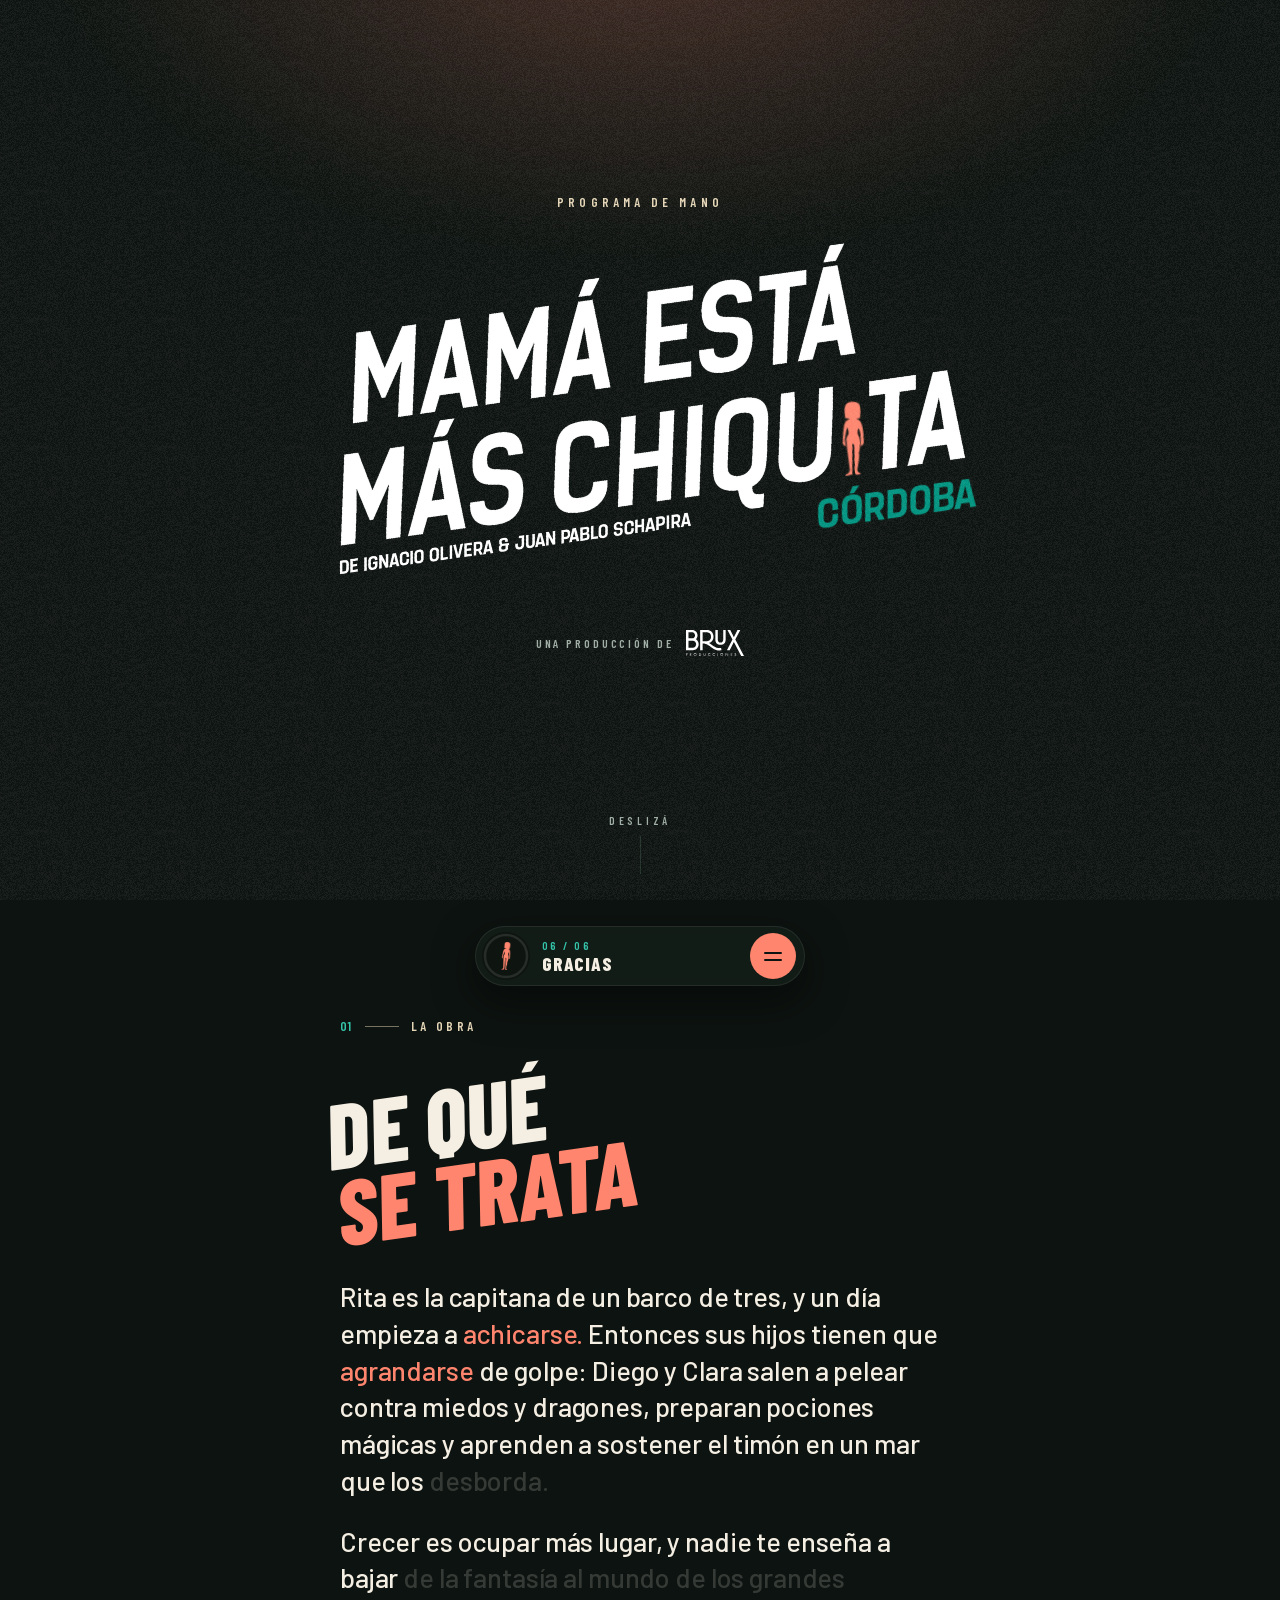
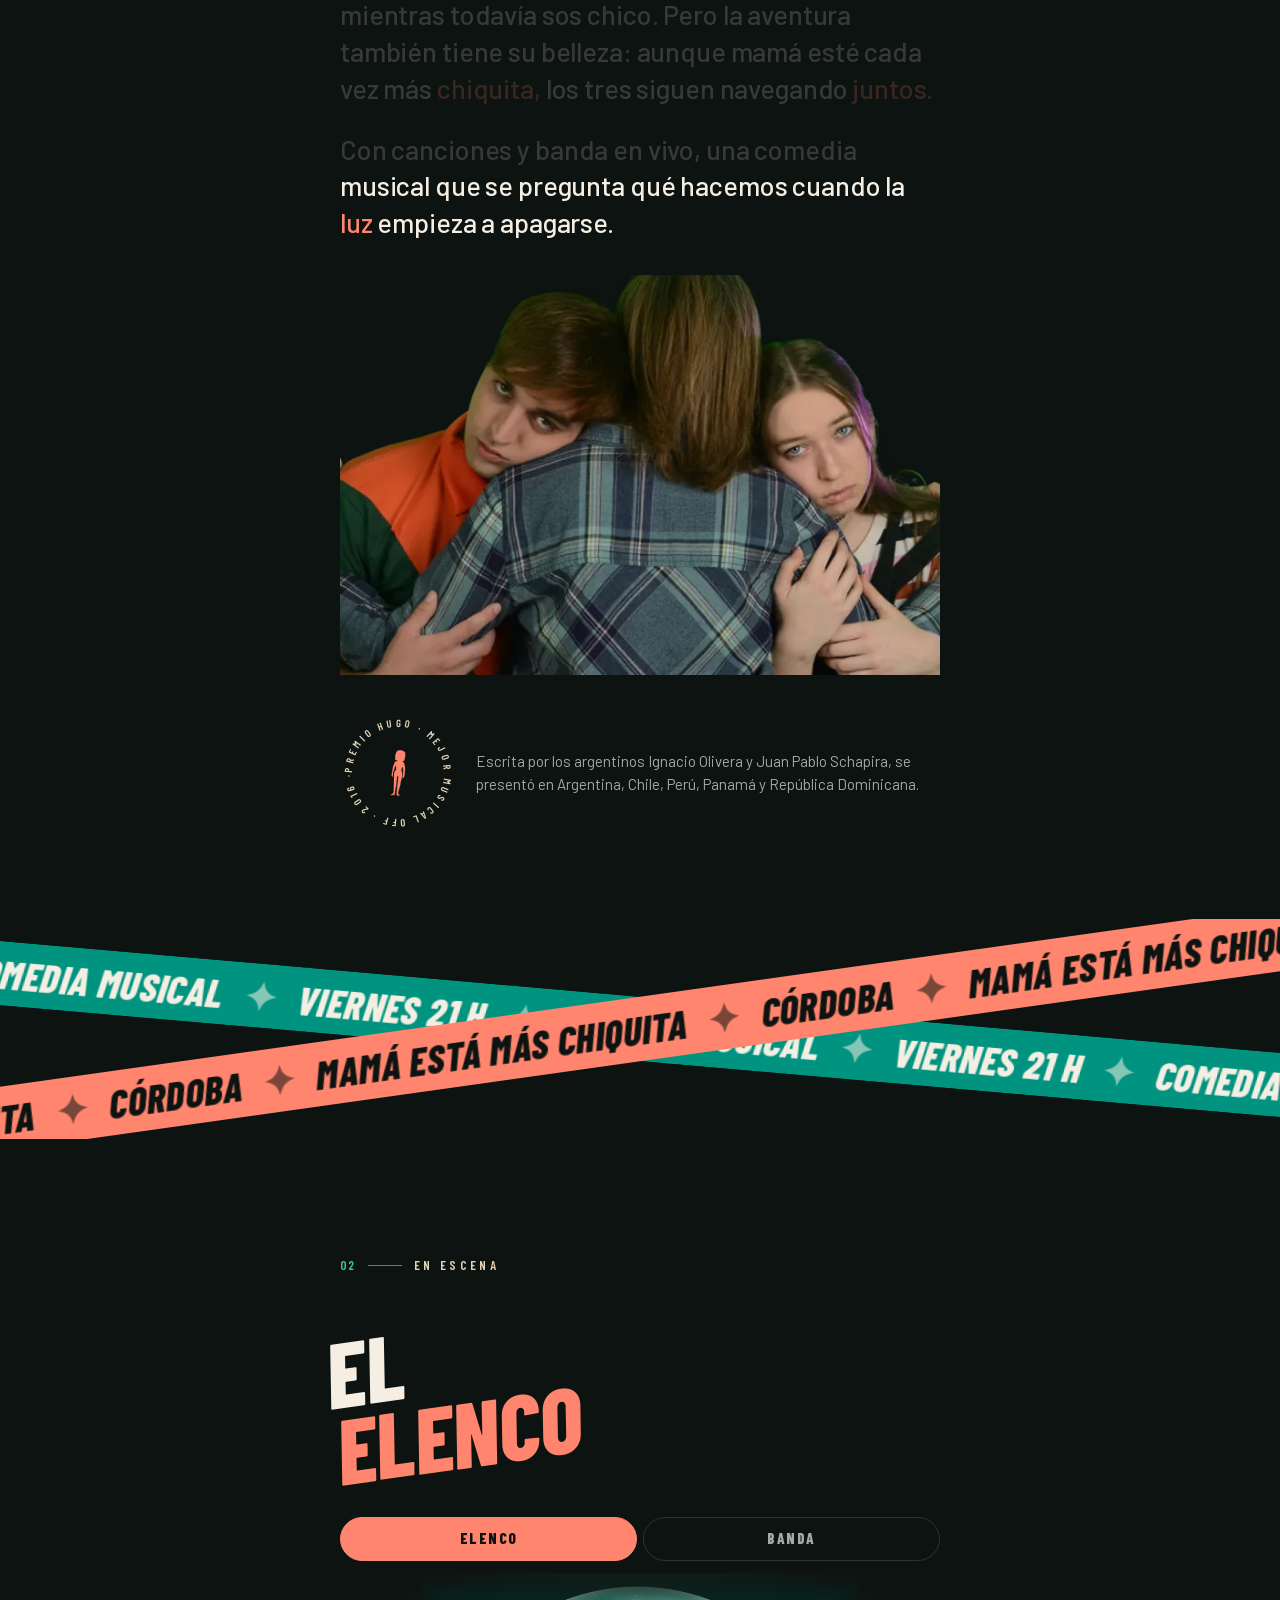
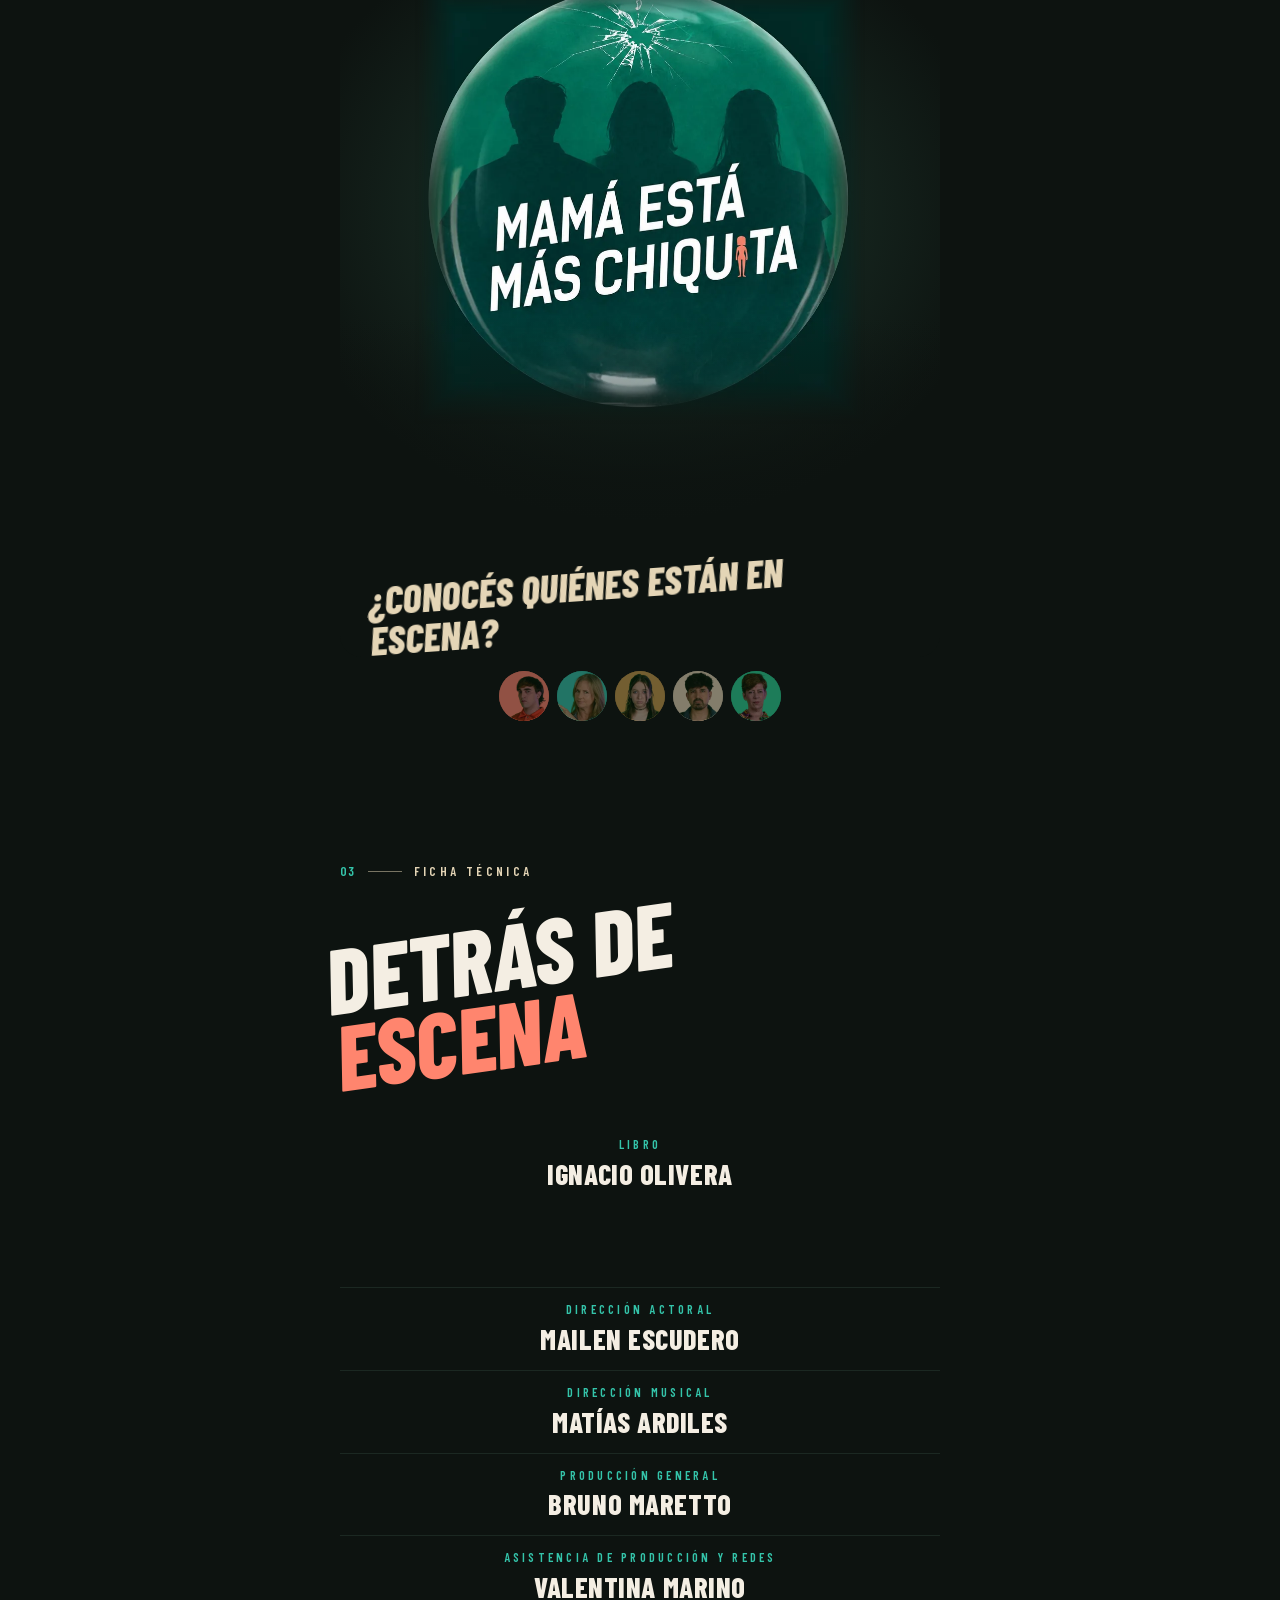
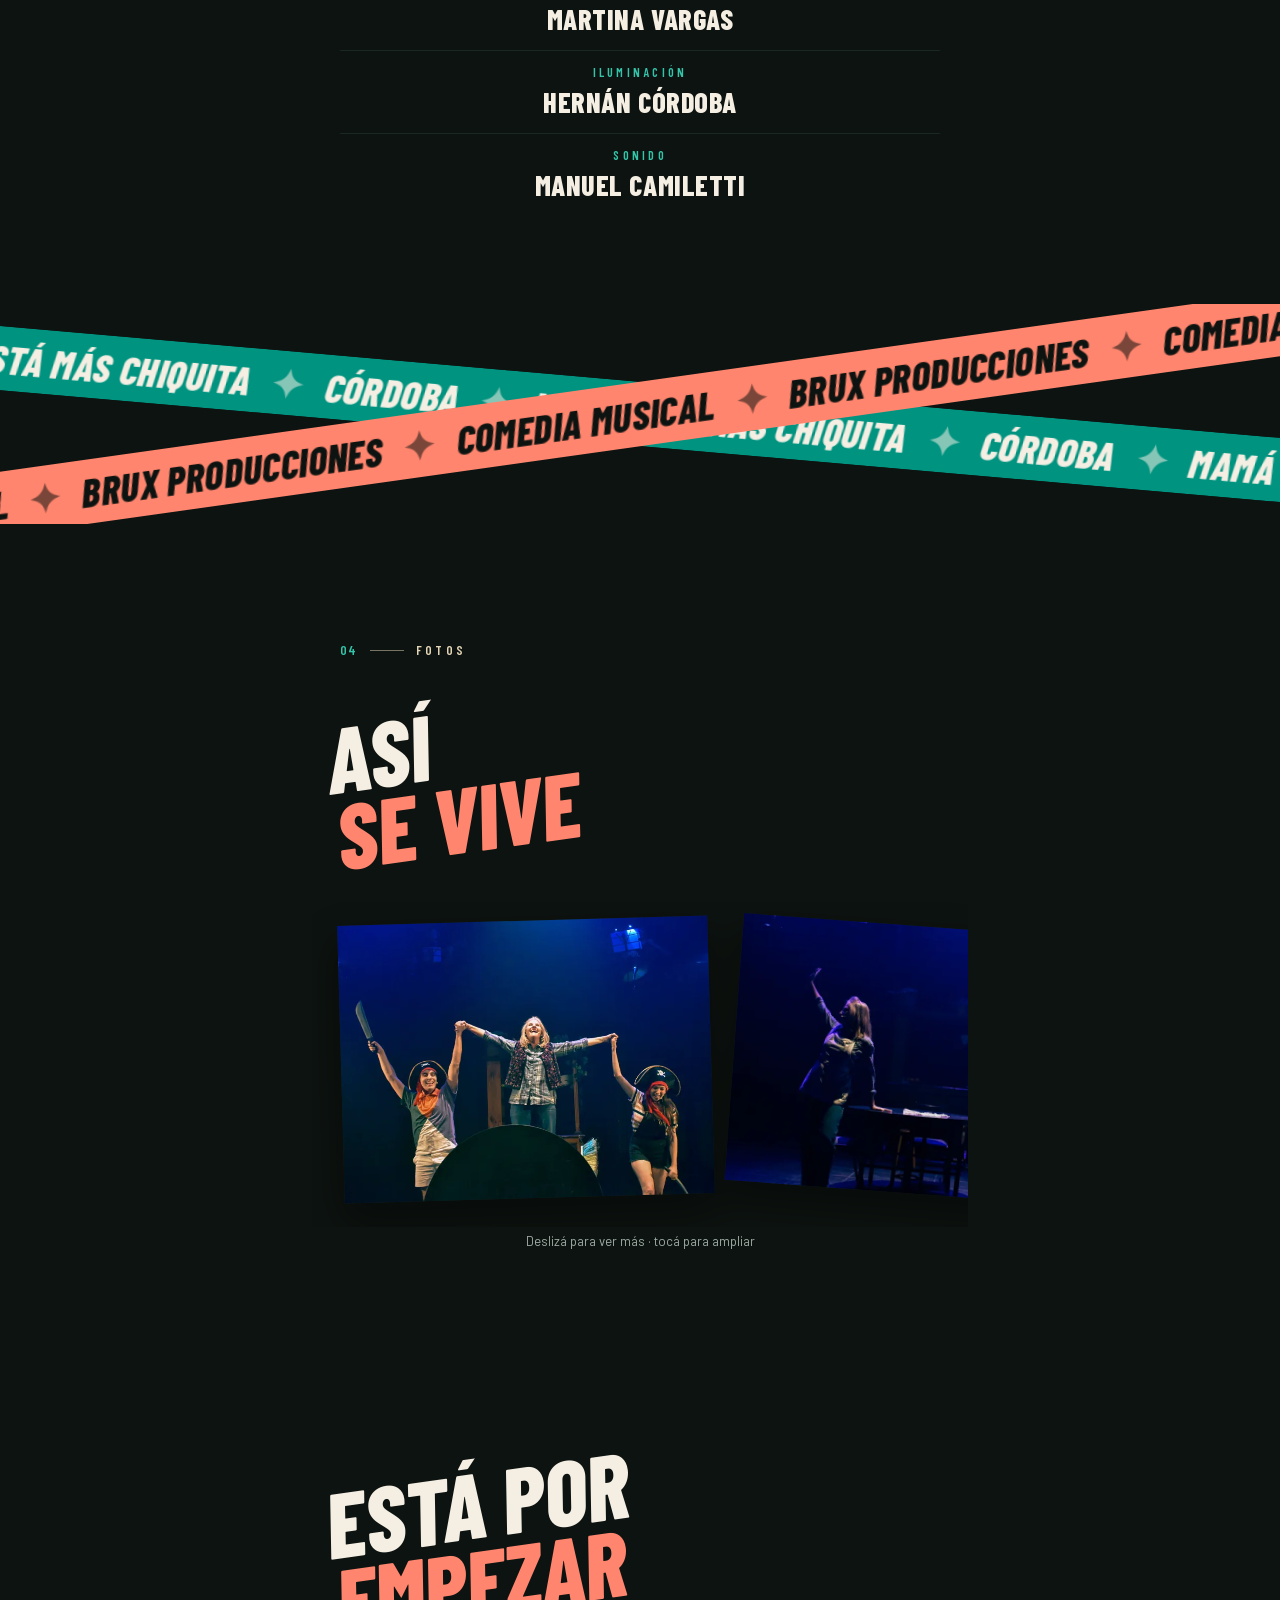
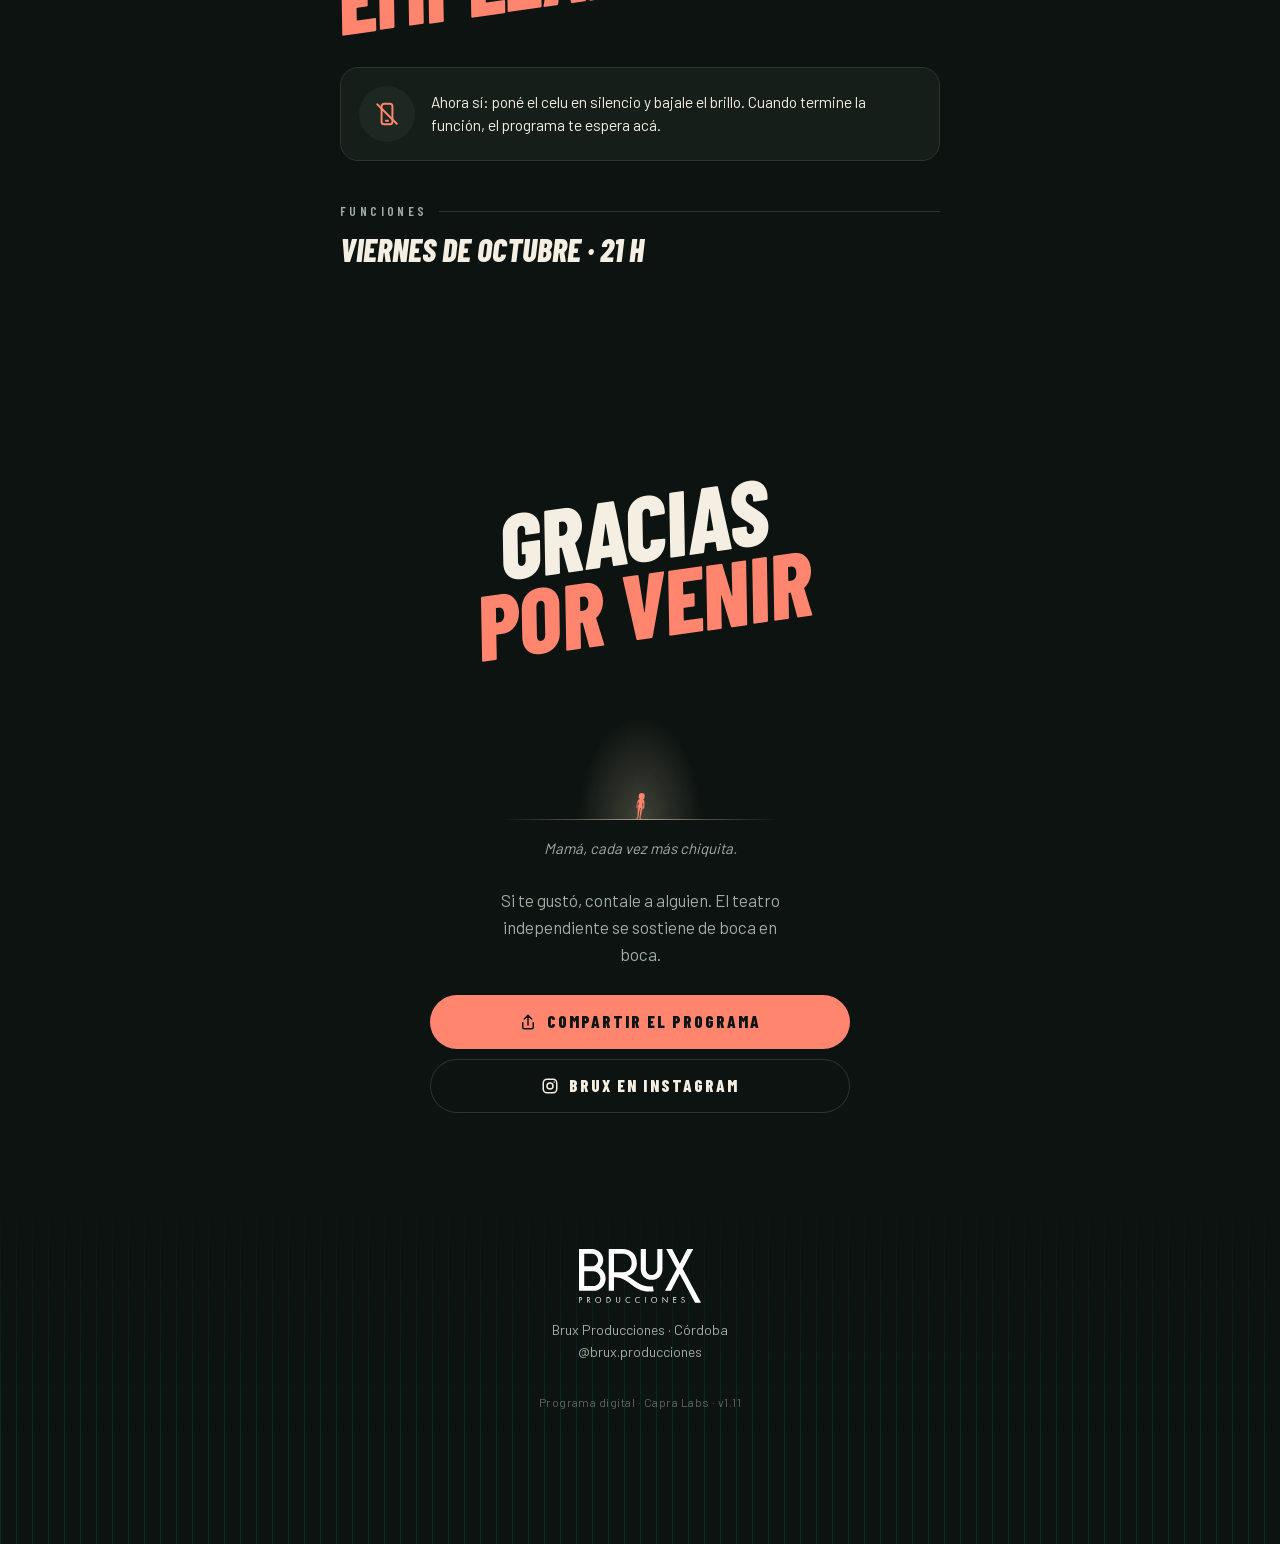
==== index.html @ e94469a8 "v1.11" ====
<!doctype html>
<html lang="es">
<head>
<meta charset="utf-8">
<meta name="viewport" content="width=device-width, initial-scale=1, viewport-fit=cover">
<title>Mamá está más chiquita · Programa</title>
<meta name="description" content="Programa digital de Mamá está más chiquita, la comedia musical en Córdoba. Elenco, sinopsis, equipo y fotos.">
<meta name="theme-color" content="#0d1310">
<meta name="color-scheme" content="dark">
<meta name="format-detection" content="telephone=no">
<meta property="og:type" content="website">
<meta property="og:title" content="Mamá está más chiquita · Programa">
<meta property="og:description" content="Elenco, sinopsis, equipo y fotos de la comedia musical en Córdoba.">
<meta property="og:url" content="https://memc.capralabsdata.com/">
<meta property="og:image" content="https://memc.capralabsdata.com/img/og.jpg">
<meta property="og:image:width" content="1200">
<meta property="og:image:height" content="630">
<meta name="twitter:card" content="summary_large_image">
<link rel="icon" type="image/png" href="img/favicon.png">
<link rel="apple-touch-icon" href="img/favicon.png">
<link rel="preload" href="fuentes/barlowcondensed-800i-latin.woff2" as="font" type="font/woff2" crossorigin>
<link rel="preload" href="fuentes/barlow-400-latin.woff2" as="font" type="font/woff2" crossorigin>
<link rel="stylesheet" href="fuentes/fuentes.css?v=1.11">
<link rel="stylesheet" href="estilos.css?v=1.11">
<script>document.documentElement.classList.add("js");</script>
</head>
<body>

<div class="grano" aria-hidden="true"></div>
<div class="foco-escena" aria-hidden="true"><i class="luz on" data-tono="teal"></i><i class="luz" data-tono="coral"></i><i class="luz" data-tono="oro"></i><i class="luz" data-tono="verde"></i></div>

<div class="portada-pista" id="inicio">
  <header class="portada" id="portada">
    <p class="etiqueta"><span>Programa</span><span>de mano</span></p>
    <div class="titulo-obra" id="tituloObra" role="img" aria-label="Mamá está más chiquita. Córdoba. De Ignacio Olivera y Juan Pablo Schapira.">
      <noscript><img src="img/memc-blanco.png" alt=""></noscript>
    </div>
    <div class="produce">
      <span>Una producción de</span>
      <img src="img/brux-blanco.svg" alt="Brux Producciones" width="96" height="43">
    </div>
    <a class="deslizar" href="#programa" aria-label="Ver el programa">
      <span>Deslizá</span>
      <i></i>
    </a>
  </header>
</div>

<main id="programa"></main>

<footer class="pie" id="pie"></footer>

<!-- Barra flotante: la nena se achica a medida que bajás -->
<div class="dock" id="dock">
  <button class="dock-boton" id="abrirMenu" type="button" aria-expanded="false" aria-controls="menu" aria-label="Abrir el índice">
    <span class="anillo" aria-hidden="true">
      <svg viewBox="0 0 48 48"><circle class="pista" cx="24" cy="24" r="21"/><circle class="avance" id="avance" cx="24" cy="24" r="21"/></svg>
      <img src="img/figura.webp" alt="" id="mini">
    </span>
    <span class="dock-texto" aria-hidden="true">
      <span class="dock-num" id="dockNum">01</span>
      <span class="dock-nombre" id="dockNombre"></span>
    </span>
    <span class="hamburguesa" aria-hidden="true"><i></i><i></i></span>
  </button>
</div>

<nav class="menu" id="menu" aria-label="Índice del programa" inert>
  <div class="menu-interior">
    <p class="menu-kicker">Índice</p>
    <ol class="menu-lista" id="menuLista"></ol>
    <div class="menu-pie" id="menuPie"></div>
  </div>
</nav>

<dialog class="visor" id="visor" aria-label="Fotos">
  <div class="visor-pista" id="visorPista"></div>
  <div class="visor-barra">
    <span id="visorCuenta"></span>
    <button type="button" id="visorCerrar" aria-label="Cerrar">
      <svg width="20" height="20" viewBox="0 0 24 24" fill="none" stroke="currentColor" stroke-width="2" stroke-linecap="round"><path d="M6 6l12 12M18 6L6 18"/></svg>
    </button>
  </div>
</dialog>

<script src="contenido.js?v=1.11"></script>
<script src="programa.js?v=1.11"></script>
</body>
</html>
---- fuentes/fuentes.css ----
@font-face{font-family:'Barlow';font-style:normal;font-weight:400;font-display:swap;src:url(barlow-400-latin-ext.woff2) format('woff2');unicode-range:U+0100-02BA, U+02BD-02C5, U+02C7-02CC, U+02CE-02D7, U+02DD-02FF, U+0304, U+0308, U+0329, U+1D00-1DBF, U+1E00-1E9F, U+1EF2-1EFF, U+2020, U+20A0-20AB, U+20AD-20C4, U+2113, U+2C60-2C7F, U+A720-A7FF}
@font-face{font-family:'Barlow';font-style:normal;font-weight:400;font-display:swap;src:url(barlow-400-latin.woff2) format('woff2');unicode-range:U+0000-00FF, U+0131, U+0152-0153, U+02BB-02BC, U+02C6, U+02DA, U+02DC, U+0304, U+0308, U+0329, U+2000-206F, U+20AC, U+2122, U+2191, U+2193, U+2212, U+2215, U+FEFF, U+FFFD}
@font-face{font-family:'Barlow';font-style:normal;font-weight:500;font-display:swap;src:url(barlow-500-latin-ext.woff2) format('woff2');unicode-range:U+0100-02BA, U+02BD-02C5, U+02C7-02CC, U+02CE-02D7, U+02DD-02FF, U+0304, U+0308, U+0329, U+1D00-1DBF, U+1E00-1E9F, U+1EF2-1EFF, U+2020, U+20A0-20AB, U+20AD-20C4, U+2113, U+2C60-2C7F, U+A720-A7FF}
@font-face{font-family:'Barlow';font-style:normal;font-weight:500;font-display:swap;src:url(barlow-500-latin.woff2) format('woff2');unicode-range:U+0000-00FF, U+0131, U+0152-0153, U+02BB-02BC, U+02C6, U+02DA, U+02DC, U+0304, U+0308, U+0329, U+2000-206F, U+20AC, U+2122, U+2191, U+2193, U+2212, U+2215, U+FEFF, U+FFFD}
@font-face{font-family:'Barlow';font-style:normal;font-weight:600;font-display:swap;src:url(barlow-600-latin-ext.woff2) format('woff2');unicode-range:U+0100-02BA, U+02BD-02C5, U+02C7-02CC, U+02CE-02D7, U+02DD-02FF, U+0304, U+0308, U+0329, U+1D00-1DBF, U+1E00-1E9F, U+1EF2-1EFF, U+2020, U+20A0-20AB, U+20AD-20C4, U+2113, U+2C60-2C7F, U+A720-A7FF}
@font-face{font-family:'Barlow';font-style:normal;font-weight:600;font-display:swap;src:url(barlow-600-latin.woff2) format('woff2');unicode-range:U+0000-00FF, U+0131, U+0152-0153, U+02BB-02BC, U+02C6, U+02DA, U+02DC, U+0304, U+0308, U+0329, U+2000-206F, U+20AC, U+2122, U+2191, U+2193, U+2212, U+2215, U+FEFF, U+FFFD}
@font-face{font-family:'Barlow Condensed';font-style:italic;font-weight:700;font-display:swap;src:url(barlowcondensed-700i-latin-ext.woff2) format('woff2');unicode-range:U+0100-02BA, U+02BD-02C5, U+02C7-02CC, U+02CE-02D7, U+02DD-02FF, U+0304, U+0308, U+0329, U+1D00-1DBF, U+1E00-1E9F, U+1EF2-1EFF, U+2020, U+20A0-20AB, U+20AD-20C4, U+2113, U+2C60-2C7F, U+A720-A7FF}
@font-face{font-family:'Barlow Condensed';font-style:italic;font-weight:700;font-display:swap;src:url(barlowcondensed-700i-latin.woff2) format('woff2');unicode-range:U+0000-00FF, U+0131, U+0152-0153, U+02BB-02BC, U+02C6, U+02DA, U+02DC, U+0304, U+0308, U+0329, U+2000-206F, U+20AC, U+2122, U+2191, U+2193, U+2212, U+2215, U+FEFF, U+FFFD}
@font-face{font-family:'Barlow Condensed';font-style:italic;font-weight:800;font-display:swap;src:url(barlowcondensed-800i-latin-ext.woff2) format('woff2');unicode-range:U+0100-02BA, U+02BD-02C5, U+02C7-02CC, U+02CE-02D7, U+02DD-02FF, U+0304, U+0308, U+0329, U+1D00-1DBF, U+1E00-1E9F, U+1EF2-1EFF, U+2020, U+20A0-20AB, U+20AD-20C4, U+2113, U+2C60-2C7F, U+A720-A7FF}
@font-face{font-family:'Barlow Condensed';font-style:italic;font-weight:800;font-display:swap;src:url(barlowcondensed-800i-latin.woff2) format('woff2');unicode-range:U+0000-00FF, U+0131, U+0152-0153, U+02BB-02BC, U+02C6, U+02DA, U+02DC, U+0304, U+0308, U+0329, U+2000-206F, U+20AC, U+2122, U+2191, U+2193, U+2212, U+2215, U+FEFF, U+FFFD}
@font-face{font-family:'Barlow Condensed';font-style:normal;font-weight:600;font-display:swap;src:url(barlowcondensed-600-latin-ext.woff2) format('woff2');unicode-range:U+0100-02BA, U+02BD-02C5, U+02C7-02CC, U+02CE-02D7, U+02DD-02FF, U+0304, U+0308, U+0329, U+1D00-1DBF, U+1E00-1E9F, U+1EF2-1EFF, U+2020, U+20A0-20AB, U+20AD-20C4, U+2113, U+2C60-2C7F, U+A720-A7FF}
@font-face{font-family:'Barlow Condensed';font-style:normal;font-weight:600;font-display:swap;src:url(barlowcondensed-600-latin.woff2) format('woff2');unicode-range:U+0000-00FF, U+0131, U+0152-0153, U+02BB-02BC, U+02C6, U+02DA, U+02DC, U+0304, U+0308, U+0329, U+2000-206F, U+20AC, U+2122, U+2191, U+2193, U+2212, U+2215, U+FEFF, U+FFFD}
@font-face{font-family:'Barlow Condensed';font-style:normal;font-weight:800;font-display:swap;src:url(barlowcondensed-800-latin-ext.woff2) format('woff2');unicode-range:U+0100-02BA, U+02BD-02C5, U+02C7-02CC, U+02CE-02D7, U+02DD-02FF, U+0304, U+0308, U+0329, U+1D00-1DBF, U+1E00-1E9F, U+1EF2-1EFF, U+2020, U+20A0-20AB, U+20AD-20C4, U+2113, U+2C60-2C7F, U+A720-A7FF}
@font-face{font-family:'Barlow Condensed';font-style:normal;font-weight:800;font-display:swap;src:url(barlowcondensed-800-latin.woff2) format('woff2');unicode-range:U+0000-00FF, U+0131, U+0152-0153, U+02BB-02BC, U+02C6, U+02DA, U+02DC, U+0304, U+0308, U+0329, U+2000-206F, U+20AC, U+2122, U+2191, U+2193, U+2212, U+2215, U+FEFF, U+FFFD}
---- estilos.css ----
/* Mamá está más chiquita · programa digital
   Reglas para iPhone (ver docs/IPHONE.md): nada de filter ni backdrop-filter en lo que se mueve, la luz de escena
   cambia de color por opacidad (no se repinta), "Reducir movimiento" apaga desplazamientos pero deja los fundidos. */

:root {
  --fondo: #0d1310;
  --superficie: #151e19;
  --superficie-2: #1c2821;
  --linea: #263830;
  --texto: #f4eee3;
  --tenue: #9fada5;
  --coral: #ff856e;
  --teal: #009380;
  --teal-claro: #34c4aa;
  --arena: #e4d5b6;
  --oro: #c89d4c;
  --pendiente: #e9c46a;
  --gutter: clamp(18px, 5.5vw, 28px);
  --ancho: 600px;
  --curva: cubic-bezier(.16, 1, .3, 1);
  --rebote: cubic-bezier(.34, 1.56, .64, 1);
  --display: "Barlow Condensed", "Arial Narrow", sans-serif;
  --cuerpo: "Barlow", system-ui, -apple-system, "Segoe UI", sans-serif;
}

* { box-sizing: border-box; }
html {
  background: var(--fondo);
  -webkit-text-size-adjust: 100%;
  text-size-adjust: 100%;
  scroll-behavior: smooth;
}
body {
  margin: 0;
  color: var(--texto);
  font: 400 17px/1.6 var(--cuerpo);
  -webkit-font-smoothing: antialiased;
  -webkit-tap-highlight-color: transparent;
  overflow-x: hidden;
  overflow-x: clip;
}
img { max-width: 100%; height: auto; display: block; -webkit-user-drag: none; }
a { color: inherit; }
button { font: inherit; color: inherit; }
::selection { background: var(--coral); color: var(--fondo); }
:focus-visible { outline: 2px solid var(--coral); outline-offset: 3px; border-radius: 6px; }
html.menu-abierto { overflow: hidden; }

/* Imágenes decorativas: sin lupa ni menú al dejar el dedo apoyado (iOS) */
.portada, .anillo, .sello, .escenario, .sin-foto, .cintas {
  -webkit-touch-callout: none; -webkit-user-select: none; user-select: none;
}
.titulo-obra, .anillo img, .sello img, .escenario img, .sin-foto img { pointer-events: none; }

/* ---------- Atmósfera ---------- */
.grano {
  position: fixed; inset: 0; z-index: 60; pointer-events: none; opacity: .06;
  background: url("img/grano.png") 0 0 / 128px 128px repeat;
}
.foco-escena { position: fixed; inset: 0; z-index: -1; pointer-events: none; }
.luz {
  position: absolute; left: -30vw; right: -30vw; top: -10vh; height: 95vh;
  opacity: 0; transition: opacity 1.6s ease; will-change: opacity;
}
.luz.on { opacity: 1; }
/* el degradé va dibujado en una imagen chica que se estira: copiarla es mucho más barato que calcularlo en cada cuadro */
.luz { background: 0 0 / 100% 100% no-repeat; }
.luz[data-tono="teal"] { background-image: url("img/luz/teal.png"); }
.luz[data-tono="coral"] { background-image: url("img/luz/coral.png"); }
.luz[data-tono="oro"] { background-image: url("img/luz/oro.png"); }
.luz[data-tono="verde"] { background-image: url("img/luz/verde.png"); }
/* al entrar se prenden las luces */
.js .foco-escena { opacity: 0; transition: opacity 2.2s ease .1s; }
.listo .foco-escena { opacity: 1; }

/* ---------- Portada ---------- */
/* la portada corre con el dedo desde el primer momento (sin quedar fija): el efecto es un paralaje */
.portada-pista { position: relative; }
.portada {
  position: relative; height: 100vh; height: 100svh; min-height: 340px;
  display: flex; flex-direction: column; align-items: center; justify-content: center;
  padding: 24px var(--gutter) 72px; overflow: hidden;
  --tw: min(92vw, 640px, 92vh);
  --tw: min(92vw, 640px, 92svh);
}
.etiqueta {
  margin: 0; display: flex; gap: .5em;
  font: 600 13px/1 var(--display); letter-spacing: .32em; text-transform: uppercase; color: var(--arena);
  opacity: calc(1 - var(--p, 0) * 2.5);
}
.titulo-obra {
  position: relative; width: var(--tw); aspect-ratio: 1969 / 861;
  margin: calc(var(--tw) * .1) 0 calc(var(--tw) * .12);
  rotate: -8deg; scale: calc(1 - var(--p, 0) * .14);
  translate: 0 calc(var(--p, 0) * 42vh);
}
.titulo-obra noscript img { width: 100%; rotate: 8deg; }
.pieza {
  position: absolute;
  left: calc(var(--l) * 1%); top: calc(var(--t) * 1%);
  width: calc(var(--w) * 1%); height: calc(var(--h) * 1%);
  translate: calc(var(--p, 0) * var(--dx, 0) * 1%) calc(var(--p, 0) * var(--dy, 0) * 1%);
  opacity: calc(1 - var(--p, 0) * .62);
}
.moviendo .pieza { will-change: translate, opacity; }
.pieza img { width: 100%; height: 100%; }
.pieza.palabra { overflow: hidden; }
.pieza.figura {
  translate: none; opacity: 1; overflow: visible;
  scale: calc(1 - var(--p, 0) * .55); transform-origin: 50% 100%;
}
.pieza.figura .f { display: block; height: 100%; transform-origin: 50% 100%; }
.chispa {
  position: absolute; left: 50%; top: 18%; width: 7px; height: 7px; margin: -3.5px; border-radius: 50%;
  background: var(--coral); opacity: 0;
}
.produce {
  display: flex; align-items: center; gap: 12px;
  font: 600 12px/1 var(--display); letter-spacing: .24em; text-transform: uppercase; color: var(--tenue);
  opacity: calc(1 - var(--p, 0) * 2.5);
}
.produce img { height: 26px; width: auto; }
.deslizar {
  position: absolute; left: 50%; bottom: calc(18px + env(safe-area-inset-bottom)); translate: -50% 0;
  display: flex; flex-direction: column; align-items: center; gap: 10px; padding: 8px 16px;
  text-decoration: none; color: var(--tenue);
  font: 600 11px/1 var(--display); letter-spacing: .34em; text-transform: uppercase;
  opacity: calc(1 - var(--p, 0) * 4);
}
.deslizar i { position: relative; width: 1px; height: 38px; background: var(--linea); overflow: hidden; }
.deslizar i::after {
  content: ""; position: absolute; left: 0; top: 0; width: 1px; height: 40%; background: var(--coral);
  transform: translateY(-100%); animation: gota 1.8s var(--curva) infinite;
}
@keyframes gota { to { transform: translateY(250%); } }

/* Entrada: cada pieza aparece a su tiempo */
.js .etiqueta span { display: inline-block; opacity: 0; letter-spacing: .7em; transition: opacity 1s ease .2s, letter-spacing 1.6s var(--curva) .2s; }
.js .etiqueta span + span { transition-delay: .32s; }
.js .pieza.palabra img { transform: translateY(108%); transition: transform 1.1s var(--curva) var(--d); }
.js .pieza.figura img { transform: translateY(-150%) scale(1.9); opacity: 0; transition: transform 1s var(--rebote) var(--d), opacity .3s ease var(--d); }
.js .pieza.cordoba img { transform: scale(1.8) rotate(-10deg); opacity: 0; transition: transform .7s var(--rebote) var(--d), opacity .25s ease var(--d); }
.js .pieza.autores img { clip-path: inset(0 100% 0 0); transition: clip-path 1.1s var(--curva) var(--d); }
.js .produce, .js .deslizar { visibility: hidden; }
.listo .etiqueta span { opacity: 1; letter-spacing: .32em; }
.listo .pieza img { transform: none !important; opacity: 1 !important; clip-path: inset(0 0 0 0) !important; }
.listo .pieza.figura .f { animation: achicarse 1.1s var(--curva) 2.6s both; }
.listo .chispa { animation: chispa .9s var(--curva) 2.65s both; }
.listo .chispa:nth-child(2) { --cx: -26px; --cy: -18px; }
.listo .chispa:nth-child(3) { --cx: 24px; --cy: -26px; width: 5px; height: 5px; }
.listo .chispa:nth-child(4) { --cx: 30px; --cy: 6px; width: 4px; height: 4px; background: var(--arena); }
.listo .produce { visibility: visible; animation: aparecer .9s var(--curva) 1.6s both; }
.listo .deslizar { visibility: visible; animation: aparecer .9s var(--curva) 2.1s both; }
@keyframes aparecer { from { opacity: 0; transform: translateY(14px); } }
@keyframes achicarse {
  0% { transform: scale(1); }
  35% { transform: scale(.8, .84); }
  60% { transform: scale(.92); }
  100% { transform: scale(.88); }
}
@keyframes chispa {
  0% { opacity: 0; transform: translate(0, 0) scale(.4); }
  25% { opacity: 1; }
  100% { opacity: 0; transform: translate(var(--cx, -20px), var(--cy, -24px)) scale(1); }
}

/* ---------- Estructura de secciones ---------- */
main { position: relative; }
.seccion { position: relative; max-width: calc(var(--ancho) + var(--gutter) * 2); margin: 0 auto; padding: 88px var(--gutter) 24px; }
.kicker {
  display: flex; align-items: center; gap: 12px; margin: 0 0 18px;
  font: 600 13px/1 var(--display); letter-spacing: .26em; text-transform: uppercase; color: var(--arena);
}
.kicker .num { color: var(--teal-claro); letter-spacing: .1em; }
.kicker .raya { width: 34px; height: 1px; background: currentColor; opacity: .5; transform-origin: left; }

.titulo {
  margin: 0 0 34px; padding-top: .42em;
  font: italic 800 clamp(50px, 16.4vw, 92px)/.84 var(--display); text-transform: uppercase; letter-spacing: -.005em;
  rotate: -8deg; transform-origin: left bottom;
}
.titulo .l { display: block; overflow: hidden; padding: .06em .14em .02em .02em; margin-bottom: -.08em; }
.titulo .l > span { display: inline-block; transform-origin: left bottom; }
.titulo .acento { color: var(--coral); }
.centrado .titulo { text-align: center; transform-origin: center; }

p { margin: 0 0 1em; }
.tenue { color: var(--tenue); }
.pendiente { color: var(--pendiente); font-style: italic; font-weight: 400; }
.nota-pendiente {
  display: inline-flex; align-items: center; gap: 8px; margin: 0 0 22px; padding: 6px 12px;
  font-size: 13px; color: var(--pendiente); border: 1px dashed #8a7434; border-radius: 999px;
}

/* ---------- Aparecer al bajar ---------- */
.js [data-reveal] { transition: opacity .9s var(--curva) var(--d, 0ms), transform 1s var(--curva) var(--d, 0ms); }
.js [data-reveal="sube"] { opacity: 0; transform: translateY(26px); }
.js [data-reveal="sube"].visto { opacity: 1; transform: none; }
.js [data-reveal="lineas"] .l > span { transform: translateY(115%) rotate(4deg); transition: transform 1.1s var(--curva) calc(var(--d, 0ms) + var(--i, 0) * 120ms); }
.js [data-reveal="lineas"].visto .l > span { transform: none; }
.js .kicker[data-reveal] .raya { transform: scaleX(0); transition: transform 1.1s var(--curva) calc(var(--d, 0ms) + .25s); }
.js .kicker[data-reveal].visto .raya { transform: scaleX(1); }
.js [data-reveal="sello"] { opacity: 0; transform: scale(.55) rotate(-40deg); transition: opacity .6s ease var(--d, 0ms), transform 1.1s var(--rebote) var(--d, 0ms); }
.js [data-reveal="sello"].visto { opacity: 1; transform: none; }

/* ---------- 01 · Esta noche ---------- */
.silencio {
  display: grid; grid-template-columns: 56px 1fr; gap: 16px; align-items: center;
  padding: 18px; border-radius: 18px; background: var(--superficie); border: 1px solid var(--linea);
  font-size: 15.5px; line-height: 1.45;
}
.silencio p { margin: 0; }
.cel { width: 56px; height: 56px; display: grid; place-items: center; border-radius: 50%; background: var(--superficie-2); color: var(--coral); }
.cel svg { overflow: visible; }
.cel .onda { transition: opacity .5s ease 1s, transform .6s var(--curva) 1s; transform-origin: 12px 12px; }
.cel .tachado { stroke-dasharray: 30; stroke-dashoffset: 30; transition: stroke-dashoffset .6s var(--curva) 1.3s; }
.js .silencio.visto .onda { opacity: 0; transform: scale(.6); }
.js .silencio.visto .tachado { stroke-dashoffset: 0; }
html:not(.js) .cel .tachado { stroke-dashoffset: 0; }

.subtitulo {
  margin: 44px 0 14px; display: flex; align-items: center; gap: 12px;
  font: 600 13px/1 var(--display); letter-spacing: .26em; text-transform: uppercase; color: var(--tenue);
}
.subtitulo::after { content: ""; flex: 1; height: 1px; background: var(--linea); }
.funciones { display: grid; gap: 10px; }
.funcion {
  display: grid; grid-template-columns: 64px 1fr; gap: 2px 16px; align-items: center;
  padding: 14px 16px 14px 10px; border-radius: 16px; background: var(--superficie); border: 1px solid var(--linea);
}
.funcion .dia { grid-row: span 2; text-align: center; }
.funcion .dia b { display: block; font: italic 800 40px/.9 var(--display); }
.funcion .dia span { font: 600 12px/1 var(--display); letter-spacing: .18em; text-transform: uppercase; color: var(--tenue); }
.funcion .cuando { font: 700 20px/1.1 var(--display); text-transform: uppercase; letter-spacing: .02em; }
.funcion .donde { font-size: 14.5px; color: var(--tenue); line-height: 1.35; }
.funcion .donde a { color: var(--teal-claro); }
.funcion.hoy { border-color: var(--coral); background: linear-gradient(120deg, rgba(255, 133, 110, .16), var(--superficie) 65%); }
.funcion.hoy .dia b { color: var(--coral); }
.funcion.pasada { opacity: .4; }
.chip-hoy {
  display: inline-flex; align-items: center; gap: 6px; margin-left: 10px; padding: 4px 9px 4px 8px; border-radius: 999px; vertical-align: 3px;
  background: var(--coral); color: var(--fondo); font: 700 11px/1 var(--display); letter-spacing: .16em;
}
.chip-hoy::before { content: ""; width: 6px; height: 6px; border-radius: 50%; background: currentColor; animation: latido 1.4s ease-in-out infinite; }
@keyframes latido { 50% { opacity: .25; } }
.fechas-texto { font: italic 800 clamp(23px, 7.6vw, 32px)/1.1 var(--display); text-transform: uppercase; }

.botones { display: grid; gap: 10px; margin-top: 26px; }
.boton {
  display: flex; align-items: center; justify-content: center; gap: 10px; min-height: 54px; padding: 0 24px;
  border-radius: 999px; border: 0; cursor: pointer; text-decoration: none;
  font: 700 17px/1 var(--display); letter-spacing: .12em; text-transform: uppercase;
  background: var(--coral); color: var(--fondo);
  transition: transform .25s var(--curva), background-color .2s ease;
  touch-action: manipulation;
}
.boton:active { transform: scale(.96); }
.boton.secundario { background: transparent; color: var(--texto); box-shadow: inset 0 0 0 1px var(--linea); }
.boton.secundario:active { background: rgba(255, 255, 255, .05); }
.boton svg { flex: none; }

/* ---------- Cintas ---------- */
.cintas { position: relative; height: clamp(150px, 42vw, 220px); margin: 64px 0 0; overflow: hidden; pointer-events: none; }
.cinta {
  position: absolute; left: -15%; width: 130%; top: 50%; padding: 12px 0; white-space: nowrap;
  font: italic 800 clamp(26px, 8vw, 40px)/1 var(--display); text-transform: uppercase; letter-spacing: .01em;
}
.cinta .rodillo { display: inline-flex; will-change: transform; }
.cinta .rodillo span { padding-right: .5em; }
.cinta .rodillo b { color: inherit; opacity: .55; padding-right: .5em; font-style: normal; }
.cinta.a { background: var(--coral); color: var(--fondo); transform: translateY(-50%) rotate(-8deg); z-index: 2; box-shadow: 0 10px 30px rgba(0, 0, 0, .35); }
.cinta.b { background: var(--teal); color: var(--texto); transform: translateY(-50%) rotate(5deg); }
.js .cintas .cinta { clip-path: inset(0 100% 0 0); transition: clip-path 1.2s var(--curva); }
.js .cintas .cinta.b { transition-delay: .15s; }
.js .cintas.visto .cinta { clip-path: inset(0 0 0 0); }

/* ---------- 02 · La obra ---------- */
.lectura p { font: 500 clamp(21px, 5.9vw, 27px)/1.36 var(--cuerpo); letter-spacing: -.005em; margin-bottom: .9em; }
.js .lectura .w { opacity: .18; transition: opacity .45s ease; }
.js .lectura .w.on { opacity: 1; }
.lectura .w.clave { color: var(--coral); }
/* foto grande de la obra: se abre como un telón desde el centro */
.foto-obra { position: relative; margin: 34px calc(var(--gutter) * -1) 6px; aspect-ratio: 3 / 2; overflow: hidden; }
.foto-obra img { position: absolute; left: 0; top: -9%; width: 100%; height: 118%; object-fit: cover; translate: 0 var(--py, 0%); }
/* el recorte va en la imagen y no en el marco: Chrome no "ve" entrar en pantalla un elemento recortado entero */
.js .foto-obra img { clip-path: inset(0 50% 0 50%); scale: 1.15; transition: clip-path 1.4s var(--curva), scale 1.8s var(--curva); }
.js .foto-obra.visto img { clip-path: inset(0 0 0 0); scale: 1; }
.premio { display: grid; grid-template-columns: auto 1fr; gap: 20px; align-items: center; margin-top: 40px; }
.sello { position: relative; width: 116px; height: 116px; }
.sello svg { width: 100%; height: 100%; animation: girar 22s linear infinite; }
.sello text { font: 600 10.5px var(--display); letter-spacing: .14em; text-transform: uppercase; fill: var(--arena); }
.sello img { position: absolute; left: 50%; top: 50%; height: 46px; width: auto; translate: -50% -50%; }
@keyframes girar { to { transform: rotate(360deg); } }
.premio p { margin: 0; font-size: 15px; color: var(--tenue); line-height: 1.5; }
.duracion { margin-top: 18px; font-size: 15px; color: var(--tenue); }

/* ---------- Elenco y banda: el afiche ----------
   Todo pasa en una pantalla, sin bajar: el color de fondo, el nombre gigante detrás y la persona adelante (recortada
   sin fondo, img/elenco/ e img/banda/). Arranca con todos en fila. Solo se animan transform y opacity. */
.e-seg { display: flex; gap: 6px; margin-bottom: 12px; }
.e-seg button {
  flex: 1; min-height: 44px; padding: 0 10px; border-radius: 999px; border: 1px solid var(--linea); background: transparent; cursor: pointer;
  font: 700 15px/1 var(--display); letter-spacing: .1em; text-transform: uppercase; color: var(--tenue); touch-action: manipulation;
  transition: background-color .25s ease, color .25s ease, border-color .25s ease;
}
.e-seg button[aria-pressed="true"] { background: var(--coral); border-color: var(--coral); color: var(--fondo); }
.e-cuadro {
  position: relative; margin: 0 calc(var(--gutter) * -1); height: min(76vh, 700px); height: min(76svh, 700px); overflow: hidden;
  background: var(--fondo); isolation: isolate; container-type: size;
  touch-action: pan-y; -webkit-user-select: none; user-select: none; -webkit-touch-callout: none;
}
@media (min-width: 560px) { .e-cuadro { margin: 0; border-radius: 22px; } }
/* fondo de color de cada persona: capas planas que se cruzan por opacidad */
.e-fondo { position: absolute; inset: 0; opacity: 0; transition: opacity .7s ease; }
.e-fondo[data-k="todos"] { background: radial-gradient(80% 60% at 50% 35%, #1f3a2f, var(--fondo) 75%); }
.e-fondo.on { opacity: 1; }
.e-fondo:not(.on) { visibility: hidden; transition: opacity .7s ease, visibility 0s linear .7s; }
/* el nombre gigante: atrás lleno y adelante solo el contorno, así se lee aunque la persona lo tape */
.e-palabra {
  position: absolute; left: -4%; right: -4%; top: 4%; z-index: 1; margin: 0; text-align: center; white-space: nowrap; pointer-events: none;
  font: italic 800 27vw/.82 var(--display); font-size: min(27cqw, 30cqh); text-transform: uppercase; letter-spacing: -.01em; color: var(--fondo);
  opacity: 0; transform: scale(1.14); transition: opacity .45s ease, transform .9s var(--curva);
}
.e-palabra[data-k="todos"] { color: var(--coral); top: 6%; }
.e-palabra.on { opacity: 1; transform: none; transition: opacity .6s ease .12s, transform 1s var(--curva) .08s; }
.e-palabra:not(.on) { visibility: hidden; transition: opacity .45s ease, transform .9s var(--curva), visibility 0s linear .9s; }
.e-borde { z-index: 4; color: transparent; -webkit-text-stroke: 1.5px rgba(13, 19, 16, .85); }
/* la persona: parada abajo y al centro; en fila, cada una se corre con transform (lo calcula programa.js) */
.e-figura {
  position: absolute; left: 50%; bottom: 0; z-index: 2; height: 86%; padding: 0; border: 0; background: none; cursor: pointer;
  translate: -50% 0; transform-origin: 50% 100%; opacity: 0; touch-action: pan-y;
  transition: transform .95s var(--curva), opacity .45s ease;
}
.e-figura:nth-of-type(even) { z-index: 3; }
.e-figura img { height: 100%; width: auto; max-width: none; }
.e-figura.on { opacity: 1; }
.e-figura.activa { z-index: 3; transition: transform 1s var(--curva), opacity .6s ease .1s; }
.e-figura:not(.on) { visibility: hidden; transition: transform .95s var(--curva), opacity .45s ease, visibility 0s linear .95s; }
.solo .e-figura:not(.activa) { pointer-events: none; }
.e-velo { position: absolute; left: 0; right: 0; bottom: 0; height: 50%; z-index: 5; pointer-events: none; background: linear-gradient(rgba(13, 19, 16, 0), rgba(13, 19, 16, .8) 48%, rgba(13, 19, 16, .96)); }
.e-texto { position: absolute; left: var(--gutter); right: var(--gutter); bottom: 16px; z-index: 6; }
.e-papel { margin: 0 0 8px; font: 700 14px/1 var(--display); letter-spacing: .2em; text-transform: uppercase; color: var(--arena); }
.e-pill {
  display: inline-block; margin: 0; padding: 9px 16px 7px; border-radius: 999px; background: var(--tono, var(--coral)); color: #14211b;
  font: 800 clamp(21px, 6.4vw, 28px)/1 var(--display); text-transform: uppercase; letter-spacing: .02em;
}
.e-bio { margin: 10px 0 0; color: #dfe6e1; font-size: 15px; line-height: 1.5; display: -webkit-box; -webkit-line-clamp: 2; -webkit-box-orient: vertical; overflow: hidden; }
.e-texto.abierto .e-bio { display: block; -webkit-line-clamp: unset; max-height: 38vh; max-height: 38svh; overflow-y: auto; overscroll-behavior: contain; }
.e-leer { margin-top: 2px; min-height: 44px; padding: 12px 0 4px; border: 0; background: none; cursor: pointer; color: var(--teal-claro); font: 600 13px/1 var(--display); letter-spacing: .16em; text-transform: uppercase; }
.e-pregunta { margin: 0; font: italic 800 clamp(28px, 8.4vw, 40px)/1 var(--display); text-transform: uppercase; color: var(--arena); rotate: -4deg; }
.e-pista { margin: 20px 0 0; font: 600 12px/1 var(--display); letter-spacing: .22em; text-transform: uppercase; color: var(--tenue); }
.e-texto.entra > * { animation: e-entra .6s var(--curva) both; }
.e-texto.entra > :nth-child(2) { animation-delay: .07s; }
.e-texto.entra > :nth-child(3) { animation-delay: .14s; }
.e-texto.entra > :nth-child(4) { animation-delay: .2s; }
@keyframes e-entra { from { opacity: 0; transform: translateY(14px); } }
.e-texto.sale { opacity: 0; transition: opacity .2s ease; }
.e-caras { display: flex; justify-content: center; gap: 8px; margin-top: 14px; }
.e-cara {
  position: relative; width: 50px; height: 50px; padding: 0; border: 0; border-radius: 50%; cursor: pointer; background: var(--tono, var(--superficie-2));
  touch-action: manipulation; transition: transform .35s var(--curva);
}
.e-cara img { width: 100%; height: 100%; border-radius: 50%; object-fit: cover; }
.e-cara::after { content: ""; position: absolute; inset: 0; border-radius: 50%; background: var(--fondo); opacity: .45; transition: opacity .3s ease; }
.e-cara.activa { transform: translateY(-4px); }
.e-cara.activa::after { opacity: 0; }
.e-cara .aro { position: absolute; inset: -4px; z-index: 1; width: calc(100% + 8px); height: calc(100% + 8px); rotate: -90deg; pointer-events: none; }
.e-cara .aro circle { fill: none; stroke: var(--texto); stroke-width: 2.4; stroke-dasharray: 100; stroke-dashoffset: 100; stroke-linecap: round; }
.e-cara.activa .aro circle { stroke-dashoffset: 0; }
.e-cara.activa.corre .aro circle { animation: e-aro var(--t, 5.2s) linear both; }
@keyframes e-aro { from { stroke-dashoffset: 100; } to { stroke-dashoffset: 0; } }
/* al principio, las imágenes del foco que armaron (tal cual, solo se funden una en otra) */
.e-foco {
  position: absolute; left: 50%; top: 0; z-index: 4; width: min(100%, 72vh); aspect-ratio: 1; padding: 0; border: 0; background: none; cursor: pointer;
  translate: -50% 0; opacity: 0; visibility: hidden; touch-action: pan-y; transition: opacity .8s ease, visibility 0s linear .8s;
}
@supports (width: 1cqh) { .e-foco { width: min(100cqw, 66cqh); } }
.en-foco .e-foco { opacity: 1; visibility: visible; transition: opacity .6s ease; }
.e-foco img { position: absolute; inset: 0; width: 100%; height: 100%; opacity: 0; transition: opacity .9s ease; }
.e-foco img.on { opacity: 1; }
/* al aparecer todos juntos, de a uno */
.e-cuadro:not(.solo) .e-figura.on { transition: transform .95s var(--curva), opacity .6s ease calc(.2s + var(--k) * 90ms); }

/* ---------- Canciones ---------- */
.canciones { list-style: none; margin: 0; padding: 0; counter-reset: c; }
.canciones li {
  counter-increment: c; display: grid; grid-template-columns: 40px 1fr; align-items: baseline;
  padding: 14px 0; border-bottom: 1px solid var(--linea);
}
.canciones li::before { content: counter(c, decimal-leading-zero); font: italic 800 20px/1 var(--display); color: var(--teal-claro); }
.canciones .tit { font: 700 21px/1.15 var(--display); text-transform: uppercase; letter-spacing: .02em; }
.canciones .quien { display: block; font-size: 14px; color: var(--tenue); margin-top: 2px; }

/* ---------- Equipo ---------- */
.creditos { list-style: none; margin: 0; padding: 0; text-align: center; }
.creditos li { padding: 15px 0; }
.creditos li + li { border-top: 1px solid rgba(38, 56, 48, .6); }
.creditos .rol { display: block; margin-bottom: 7px; font: 600 12.5px/1 var(--display); letter-spacing: .26em; text-transform: uppercase; color: var(--teal-claro); }
.creditos .nombres { display: block; font: 700 clamp(22px, 6.4vw, 28px)/1.15 var(--display); text-transform: uppercase; letter-spacing: .02em; }
.creditos .nombres .pendiente { font: italic 400 17px/1.3 var(--cuerpo); text-transform: none; letter-spacing: 0; }
.js .creditos li[data-reveal] { transform: translateY(18px) scale(.97); }
.js .creditos li[data-reveal].visto { transform: none; }

/* ---------- Palabras ---------- */
.palabras { position: relative; margin: 0; padding: 26px 0 0 4px; font-size: 18.5px; line-height: 1.6; }
.palabras::before { content: "“"; position: absolute; left: -6px; top: -42px; font: italic 800 120px/1 var(--display); color: var(--coral); opacity: .9; }
.palabras footer { margin-top: 18px; font: 700 16px/1.2 var(--display); letter-spacing: .14em; text-transform: uppercase; color: var(--coral); }

/* ---------- Fotos ---------- */
.galeria {
  display: flex; gap: 14px; overflow-x: auto; scroll-snap-type: x mandatory; overscroll-behavior-x: contain;
  -webkit-overflow-scrolling: touch;
  margin: 0 calc(var(--gutter) * -1); padding: 18px var(--gutter) 28px; scrollbar-width: none;
}
.galeria::-webkit-scrollbar { display: none; }
.galeria button {
  flex: 0 0 80%; scroll-snap-align: center; padding: 0; border: 0; background: var(--superficie); cursor: zoom-in;
  rotate: var(--r, 0deg); scale: var(--s, 1); transition: rotate .25s ease-out, scale .25s ease-out, translate 1s var(--curva), opacity .7s ease;
  box-shadow: 0 18px 40px rgba(0, 0, 0, .45); outline-offset: 4px; touch-action: manipulation;
}
.galeria.una button { flex-basis: 100%; rotate: -2deg; }
.galeria button.vertical { flex-basis: 58%; }
.galeria button.vertical img { aspect-ratio: 3 / 4; }
.galeria img { width: 100%; aspect-ratio: 4 / 3; object-fit: cover; }
.js .galeria[data-reveal] { transform: none; opacity: 1; }
.js .galeria button { translate: 70px 0; opacity: 0; }
.js .galeria.visto button { translate: 0 0; opacity: 1; }
.js .galeria.visto button:nth-child(2) { transition-delay: 0s, 0s, .08s, .08s; }
.js .galeria.visto button:nth-child(3) { transition-delay: 0s, 0s, .16s, .16s; }
.galeria-pista { margin-top: 4px; font-size: 13px; color: var(--tenue); text-align: center; }

.visor { width: 100vw; height: 100vh; height: 100dvh; max-width: none; max-height: none; margin: 0; padding: 0; border: 0; background: #050806; color: var(--texto); overscroll-behavior: contain; }
.visor::backdrop { background: #050806; }
.visor[open] { animation: aparecer-visor .35s ease; }
.visor[open] .visor-pista { animation: acercar .5s var(--curva); }
@keyframes aparecer-visor { from { opacity: 0; } }
@keyframes acercar { from { transform: scale(.92); } }
.visor-pista { display: flex; height: 100%; overflow-x: auto; scroll-snap-type: x mandatory; scrollbar-width: none; overscroll-behavior: contain; }
.visor-pista::-webkit-scrollbar { display: none; }
.visor-pista figure { flex: 0 0 100%; margin: 0; display: grid; place-items: center; scroll-snap-align: center; padding: calc(64px + env(safe-area-inset-top)) 0 calc(24px + env(safe-area-inset-bottom)); }
.visor-pista img { max-width: 100%; max-height: 100%; object-fit: contain; }
.visor-barra {
  position: fixed; top: 0; left: 0; right: 0; display: flex; justify-content: space-between; align-items: center;
  padding: calc(10px + env(safe-area-inset-top)) 12px 10px 20px;
  font: 600 14px/1 var(--display); letter-spacing: .2em; color: var(--tenue);
}
.visor-barra button { width: 46px; height: 46px; display: grid; place-items: center; border-radius: 50%; border: 0; background: rgba(255, 255, 255, .1); cursor: pointer; }

/* ---------- Cierre ---------- */
.cierre { text-align: center; padding-top: 110px; }
.cierre .titulo { display: inline-block; text-align: center; transform-origin: center; }
.escenario { position: relative; height: 150px; margin: 0 auto 18px; width: min(280px, 80%); }
.escenario::before {
  content: ""; position: absolute; left: 50%; bottom: 0; width: 180px; height: 150px; translate: -50% 0;
  background: radial-gradient(50% 100% at 50% 100%, rgba(255, 238, 200, .22), rgba(255, 238, 200, 0) 70%);
  clip-path: polygon(42% 0, 58% 0, 100% 100%, 0 100%);
}
.escenario::after { content: ""; position: absolute; left: 0; right: 0; bottom: 0; height: 1px; background: linear-gradient(90deg, transparent, var(--arena), transparent); opacity: .6; }
.escenario img { position: absolute; left: 50%; bottom: 1px; height: 26px; width: auto; translate: -50% 0; transform-origin: 50% 100%; }
.js .escenario::before { opacity: 0; }
.js .escenario.visto::before { animation: encender 1.6s linear .2s both; }
.js .escenario img { transform: scale(3.4); transition: transform 2.4s var(--curva) .3s; }
.js .escenario.visto img { transform: scale(1); }
@keyframes encender { 0% { opacity: 0; } 8% { opacity: .9; } 14% { opacity: .15; } 22% { opacity: .8; } 28% { opacity: .4; } 40%, 100% { opacity: 1; } }
.leyenda { font: italic 400 15px/1.4 var(--cuerpo); color: var(--tenue); margin-bottom: 28px; }
.cierre .texto { max-width: 34ch; margin: 0 auto; color: var(--tenue); }
.cierre .botones { max-width: 420px; margin-left: auto; margin-right: auto; }

/* ---------- Pie ---------- */
.pie {
  position: relative; margin-top: 56px; padding: 56px var(--gutter) calc(130px + env(safe-area-inset-bottom));
  text-align: center; color: var(--tenue); font-size: 14px; overflow: hidden;
}
.pie::before {
  content: ""; position: absolute; inset: 0; z-index: -1;
  background: repeating-linear-gradient(90deg, rgba(0, 147, 128, .2) 0 1px, transparent 1px 16px);
  -webkit-mask-image: linear-gradient(to bottom, transparent, #000 70%);
  mask-image: linear-gradient(to bottom, transparent, #000 70%);
}
.pie .brux { height: 54px; width: auto; margin: 0 auto 16px; }
.pie a { text-decoration: none; }
.pie .credito { display: inline-block; margin-top: 30px; font-size: 12px; opacity: .55; letter-spacing: .04em; }

/* ---------- Barra de abajo ---------- */
.dock {
  position: fixed; z-index: 50; left: 50%; bottom: calc(14px + env(safe-area-inset-bottom));
  translate: -50% calc(100% + 40px); transition: translate .8s var(--rebote);
}
.dock.visible { translate: -50% 0; }
.en-escena .dock.visible { translate: -50% calc(100% + 40px); }
.dock-boton {
  display: flex; align-items: center; gap: 12px; height: 60px; padding: 6px 8px 6px 6px;
  width: min(330px, calc(100vw - 28px));
  border-radius: 999px; border: 1px solid rgba(255, 255, 255, .08); cursor: pointer; text-align: left;
  background: rgba(21, 30, 25, .96);
  box-shadow: 0 14px 40px rgba(0, 0, 0, .5);
  transition: transform .25s var(--curva); touch-action: manipulation;
}
.dock-boton:active { transform: scale(.97); }
/* el vidrio esmerilado solo fuera del iPhone: en Safari de iOS se repinta en cada cuadro del scroll */
@supports ((backdrop-filter: blur(1px)) or (-webkit-backdrop-filter: blur(1px))) and (not (-webkit-touch-callout: none)) {
  .dock-boton { background: rgba(21, 30, 25, .84); -webkit-backdrop-filter: blur(16px) saturate(1.4); backdrop-filter: blur(16px) saturate(1.4); }
}
.anillo { position: relative; flex: none; width: 48px; height: 48px; border-radius: 50%; background: rgba(0, 0, 0, .25); }
.anillo svg { position: absolute; inset: 0; rotate: -90deg; }
.anillo circle { fill: none; stroke-width: 2.5; }
.anillo .pista { stroke: rgba(255, 255, 255, .1); }
.anillo .avance { stroke: var(--coral); stroke-linecap: round; stroke-dasharray: 131.95; stroke-dashoffset: 131.95; }
.anillo img { position: absolute; left: 50%; bottom: 10px; height: 28px; width: auto; translate: -50% 0; transform-origin: 50% 100%; scale: var(--s, 1); }
.dock-texto { flex: 1; min-width: 0; display: flex; flex-direction: column; gap: 3px; overflow: hidden; }
.dock-num { font: 600 11px/1 var(--display); letter-spacing: .22em; color: var(--teal-claro); }
.dock-nombre { font: 700 19px/1 var(--display); text-transform: uppercase; letter-spacing: .04em; white-space: nowrap; overflow: hidden; text-overflow: ellipsis; }
.dock-nombre.cambia { animation: cambiar .5s var(--curva); }
@keyframes cambiar { from { opacity: 0; transform: translateY(70%); } }
.hamburguesa { flex: none; position: relative; width: 46px; height: 46px; border-radius: 50%; background: var(--coral); }
.hamburguesa i { position: absolute; left: 14px; right: 14px; height: 2px; border-radius: 2px; background: var(--fondo); transition: transform .45s var(--curva), top .45s var(--curva); }
.hamburguesa i:first-child { top: 19px; }
.hamburguesa i:last-child { top: 26px; }
.menu-abierto .hamburguesa i:first-child { top: 22px; transform: rotate(45deg); }
.menu-abierto .hamburguesa i:last-child { top: 22px; transform: rotate(-45deg); }

/* ---------- Índice ---------- */
.menu {
  position: fixed; inset: 0; z-index: 45; background: #0a0f0c; overflow-y: auto; overscroll-behavior: contain;
  -webkit-clip-path: circle(0px at var(--cx, 85%) var(--cy, 95%));
  clip-path: circle(0px at var(--cx, 85%) var(--cy, 95%));
  transition: clip-path .75s cubic-bezier(.7, 0, .2, 1), -webkit-clip-path .75s cubic-bezier(.7, 0, .2, 1);
  visibility: hidden;
}
.menu.abierto { -webkit-clip-path: circle(150vmax at var(--cx, 85%) var(--cy, 95%)); clip-path: circle(150vmax at var(--cx, 85%) var(--cy, 95%)); visibility: visible; }
.menu:not(.abierto) { transition: clip-path .6s cubic-bezier(.7, 0, .2, 1), -webkit-clip-path .6s cubic-bezier(.7, 0, .2, 1), visibility 0s linear .6s; }
.menu-interior {
  min-height: 100%; display: flex; flex-direction: column; justify-content: center;
  max-width: calc(var(--ancho) + var(--gutter) * 2); margin: 0 auto;
  padding: calc(40px + env(safe-area-inset-top)) var(--gutter) calc(110px + env(safe-area-inset-bottom));
}
.menu-kicker { font: 600 13px/1 var(--display); letter-spacing: .3em; text-transform: uppercase; color: var(--tenue); margin: 0 0 18px; }
.menu-lista { list-style: none; margin: 0; padding: 0; }
.menu-lista a {
  display: flex; align-items: baseline; gap: 14px; padding: 5px 0; text-decoration: none;
  transform: translateY(40px); opacity: 0; transition: transform .7s var(--curva), opacity .4s ease;
}
.menu.abierto .menu-lista a { transform: none; opacity: 1; transition-delay: calc(.25s + var(--i) * 60ms); }
.menu-lista .num { font: 600 13px/1 var(--display); letter-spacing: .14em; color: var(--teal-claro); min-width: 22px; }
.menu-lista .nom { font: italic 800 clamp(44px, 14vw, 72px)/.96 var(--display); text-transform: uppercase; }
.menu-lista a.actual .nom { color: var(--coral); }
.menu-lista a:active .nom { color: var(--arena); }
.menu-pie { display: flex; flex-wrap: wrap; gap: 10px; margin-top: 34px; opacity: 0; transition: opacity .4s ease; }
.menu.abierto .menu-pie { opacity: 1; transition-delay: .6s; }
.menu-pie .boton { min-height: 46px; font-size: 15px; padding: 0 18px; }

/* ---------- Pantallas ---------- */
@media (max-width: 340px) {
  body { font-size: 16px; }
  .premio { grid-template-columns: 1fr; justify-items: start; }
  .dock-boton { gap: 8px; }
}
@media (orientation: landscape) and (max-height: 500px) {
  .portada { padding-bottom: 54px; --tw: min(70vw, 600px, 118vh); --tw: min(70vw, 600px, 118svh); }
  .titulo-obra { margin: calc(var(--tw) * .07) 0 calc(var(--tw) * .08); }
  .deslizar { display: none; }
  .seccion { padding-top: 64px; }
  /* afiche apaisado: la persona a la izquierda, el texto a la derecha */
  .e-cuadro { height: 78vh; height: 78svh; }
  .solo .e-figura { left: 28%; height: 92%; }
  .e-velo { left: auto; top: 0; width: 58%; height: auto; background: linear-gradient(90deg, transparent, rgba(6, 11, 9, .85) 35%, rgba(6, 11, 9, .95)); }
  .e-texto { left: 50%; }
  .e-texto.abierto .e-bio { max-height: 44svh; }
}
@media (min-width: 700px) {
  .seccion { padding-top: 120px; }
  .galeria button { flex-basis: 62%; }
  .galeria button.vertical { flex-basis: 40%; }
  .foto-obra { margin-left: 0; margin-right: 0; }
}

/* ---------- Reducir movimiento ----------
   Muchos iPhone lo tienen activado. Se apagan los desplazamientos, giros y paralajes;
   se mantienen los fundidos, que no marean. */
@media (prefers-reduced-motion: reduce) {
  html { scroll-behavior: auto; }
  .pieza { translate: none; }
  .titulo-obra { scale: none; translate: none; }
  .pieza.figura { scale: none; }
  .js .pieza.palabra img, .js .pieza.figura img, .js .pieza.cordoba img { transform: none; opacity: 0; transition: opacity 1s ease var(--d); }
  .js .pieza.autores img { clip-path: none; opacity: 0; transition: opacity 1s ease var(--d); }
  .listo .pieza.figura .f, .listo .chispa { animation: none; }
  .js .etiqueta span { letter-spacing: .32em; }
  .js [data-reveal="sube"], .js .creditos li[data-reveal] { transform: none; }
  .js [data-reveal="lineas"] .l > span { transform: none; opacity: 0; transition: opacity 1s ease calc(var(--i, 0) * 120ms); }
  .js [data-reveal="lineas"].visto .l > span { opacity: 1; }
  .js [data-reveal="sello"] { transform: none; }
  .js .galeria button { translate: none; }
  .js .foto-obra img { clip-path: none; scale: none; opacity: 0; transition: opacity 1s ease; }
  .js .foto-obra.visto img { opacity: 1; }
  .js .cintas .cinta { clip-path: none; opacity: 0; transition: opacity 1s ease; }
  .js .cintas.visto .cinta { opacity: 1; }
  .js .escenario img { transform: none; transition: none; }
  .js .escenario.visto::before { animation: none; opacity: 1; }
  .sello svg, .deslizar i::after, .chip-hoy::before { animation: none; }
  .dock { transition: opacity .5s ease; translate: -50% 0; opacity: 0; pointer-events: none; }
  .dock.visible { opacity: 1; pointer-events: auto; }
  .en-escena .dock.visible { translate: -50% 0; opacity: 0; pointer-events: none; }
  .menu, .menu.abierto, .menu:not(.abierto) { -webkit-clip-path: none; clip-path: none; transition: opacity .35s ease, visibility 0s linear .35s; opacity: 0; }
  .menu.abierto { opacity: 1; transition: opacity .35s ease; }
  .menu-lista a { transform: none; }
  .visor[open] .visor-pista { animation: none; }
  .dock-nombre.cambia { animation: none; }
  .e-figura, .e-figura.activa, .e-figura:not(.on), .e-cuadro:not(.solo) .e-figura.on, .e-palabra, .e-palabra.on, .e-foco, .en-foco .e-foco { transition-property: opacity, visibility; }
  .e-cara.activa { transform: none; }
}
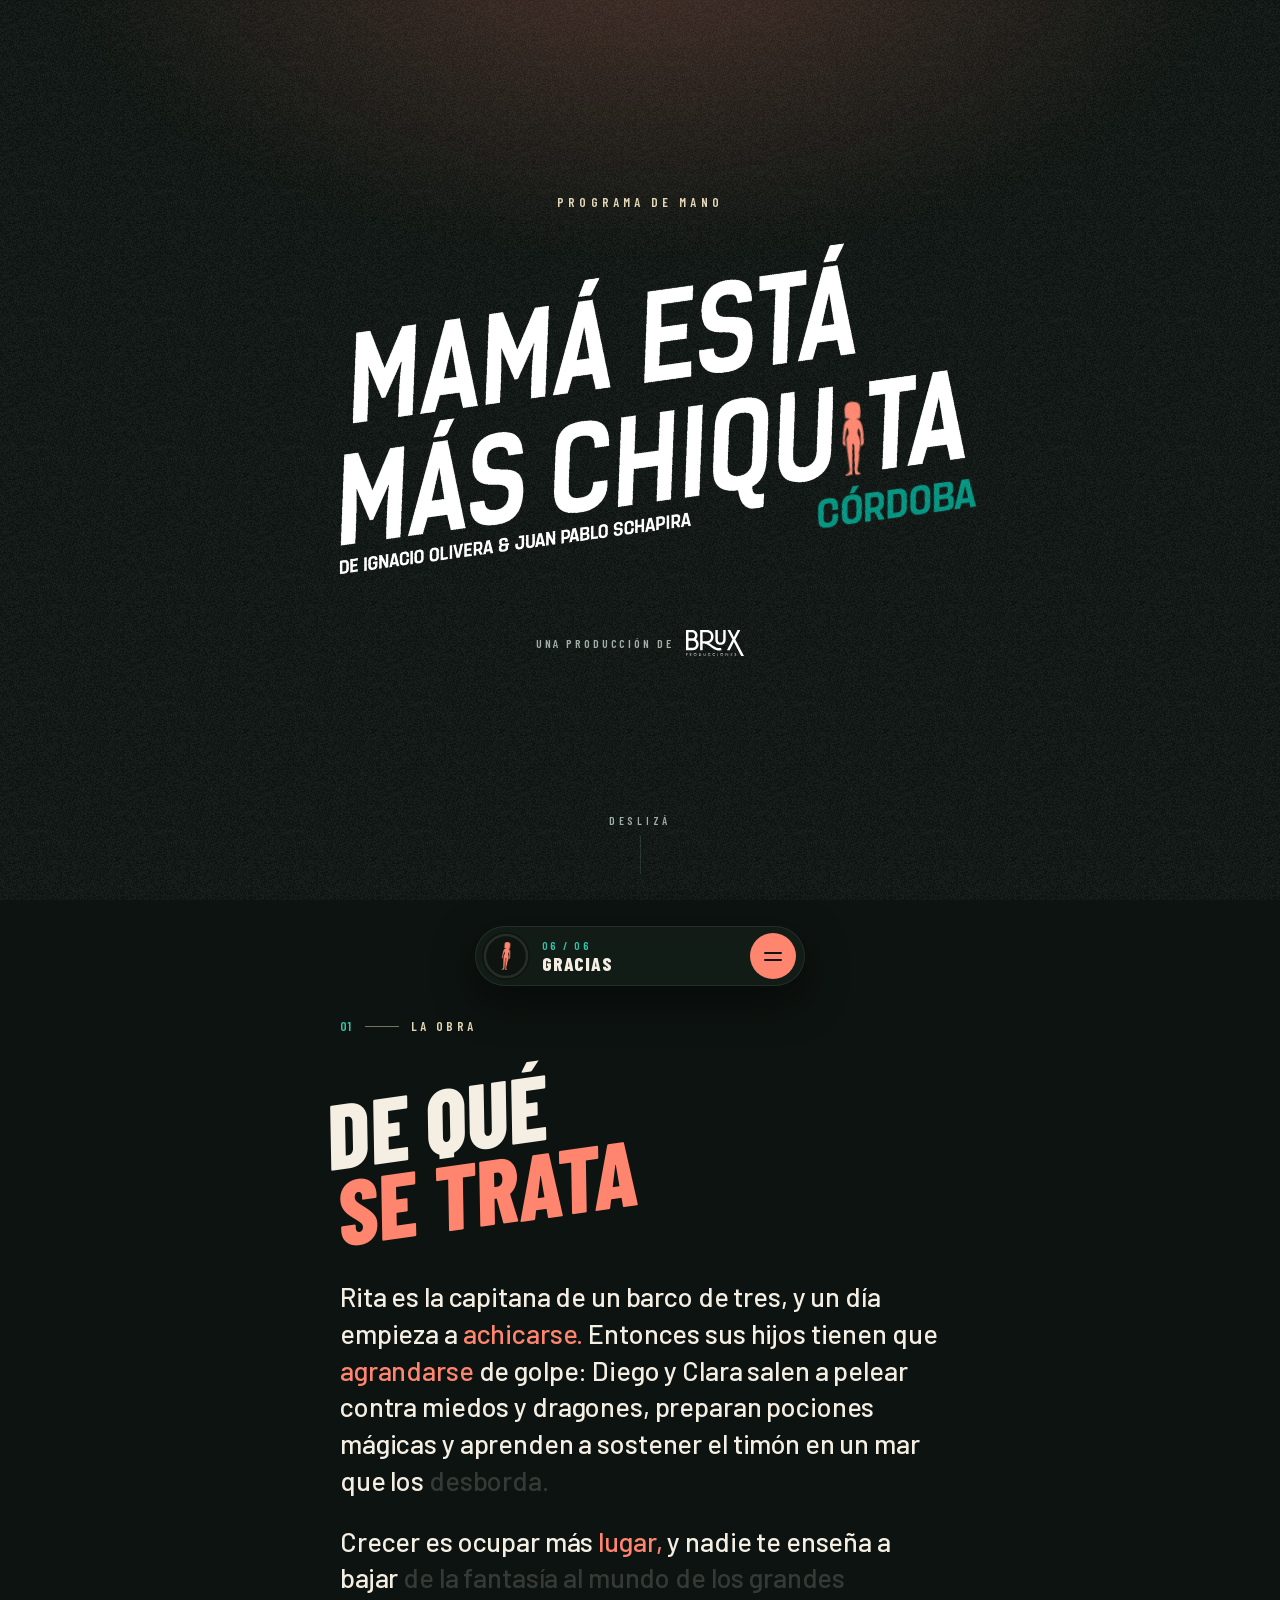
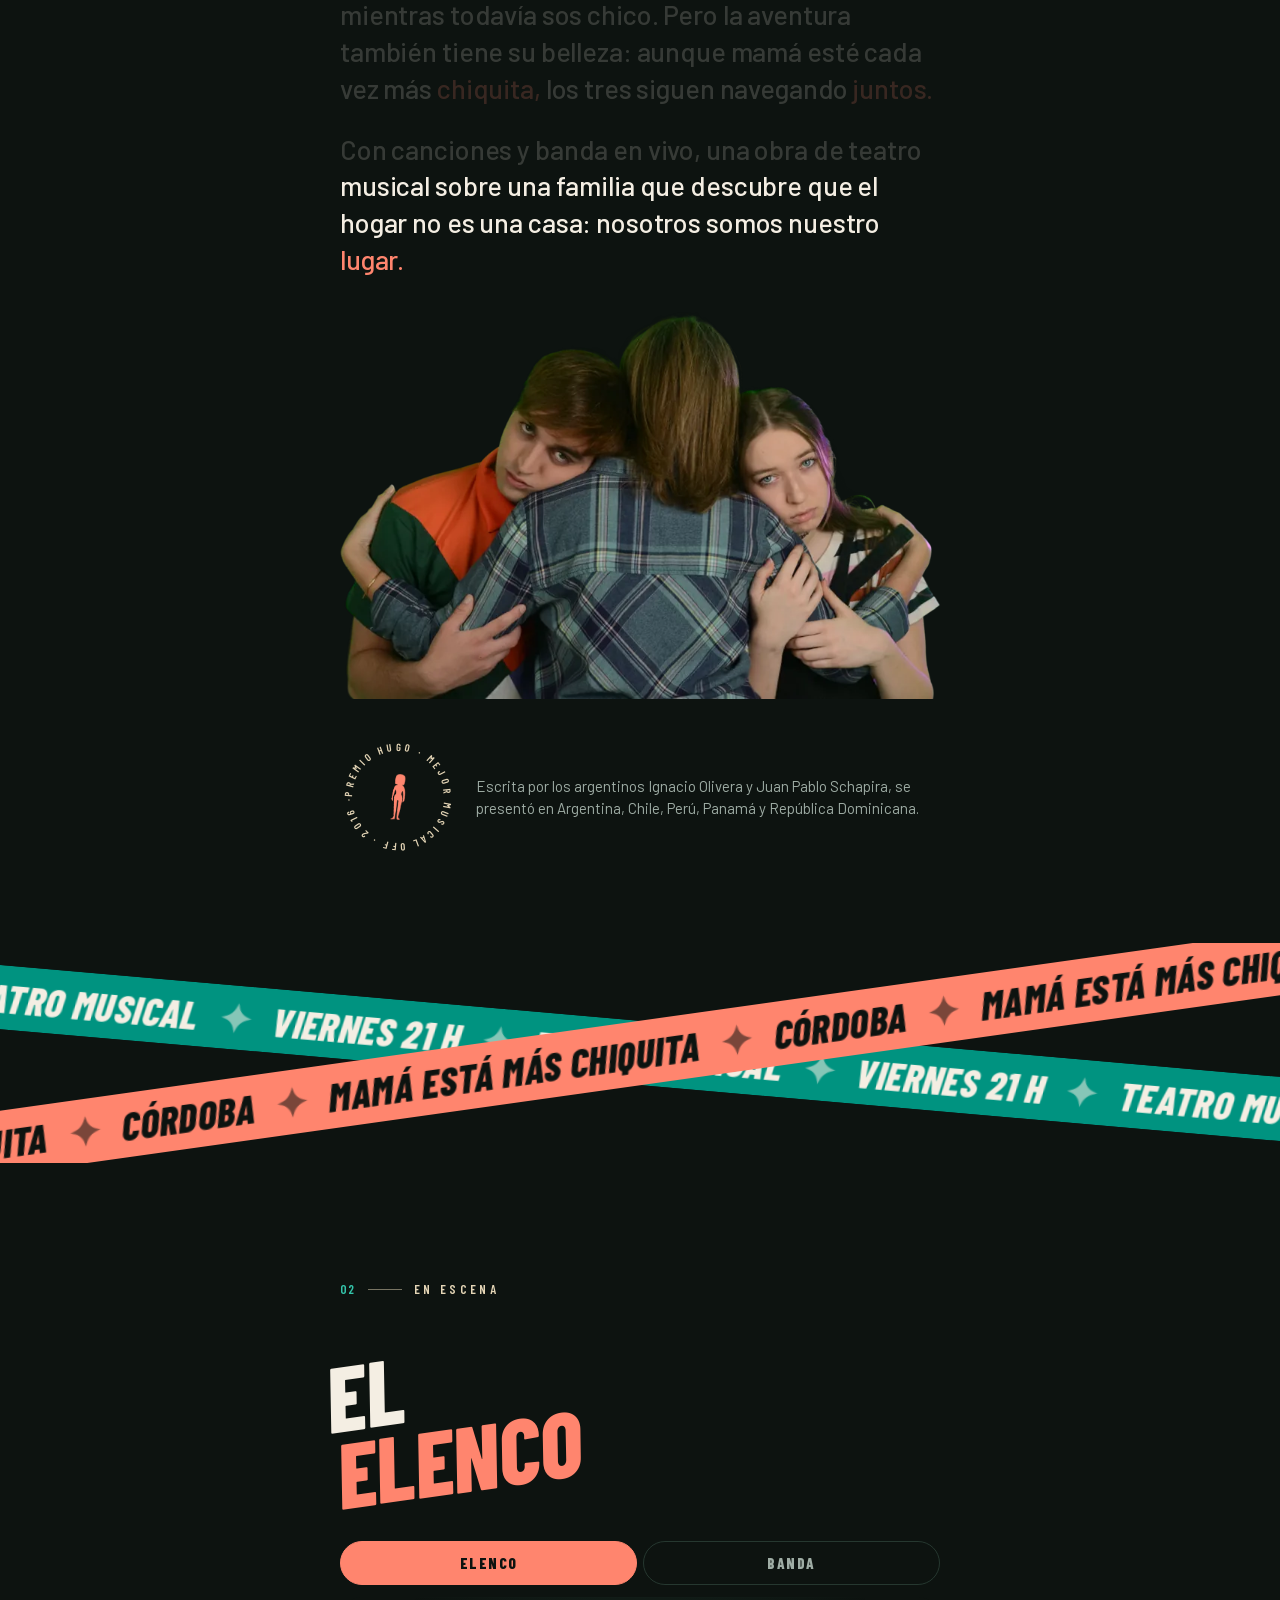
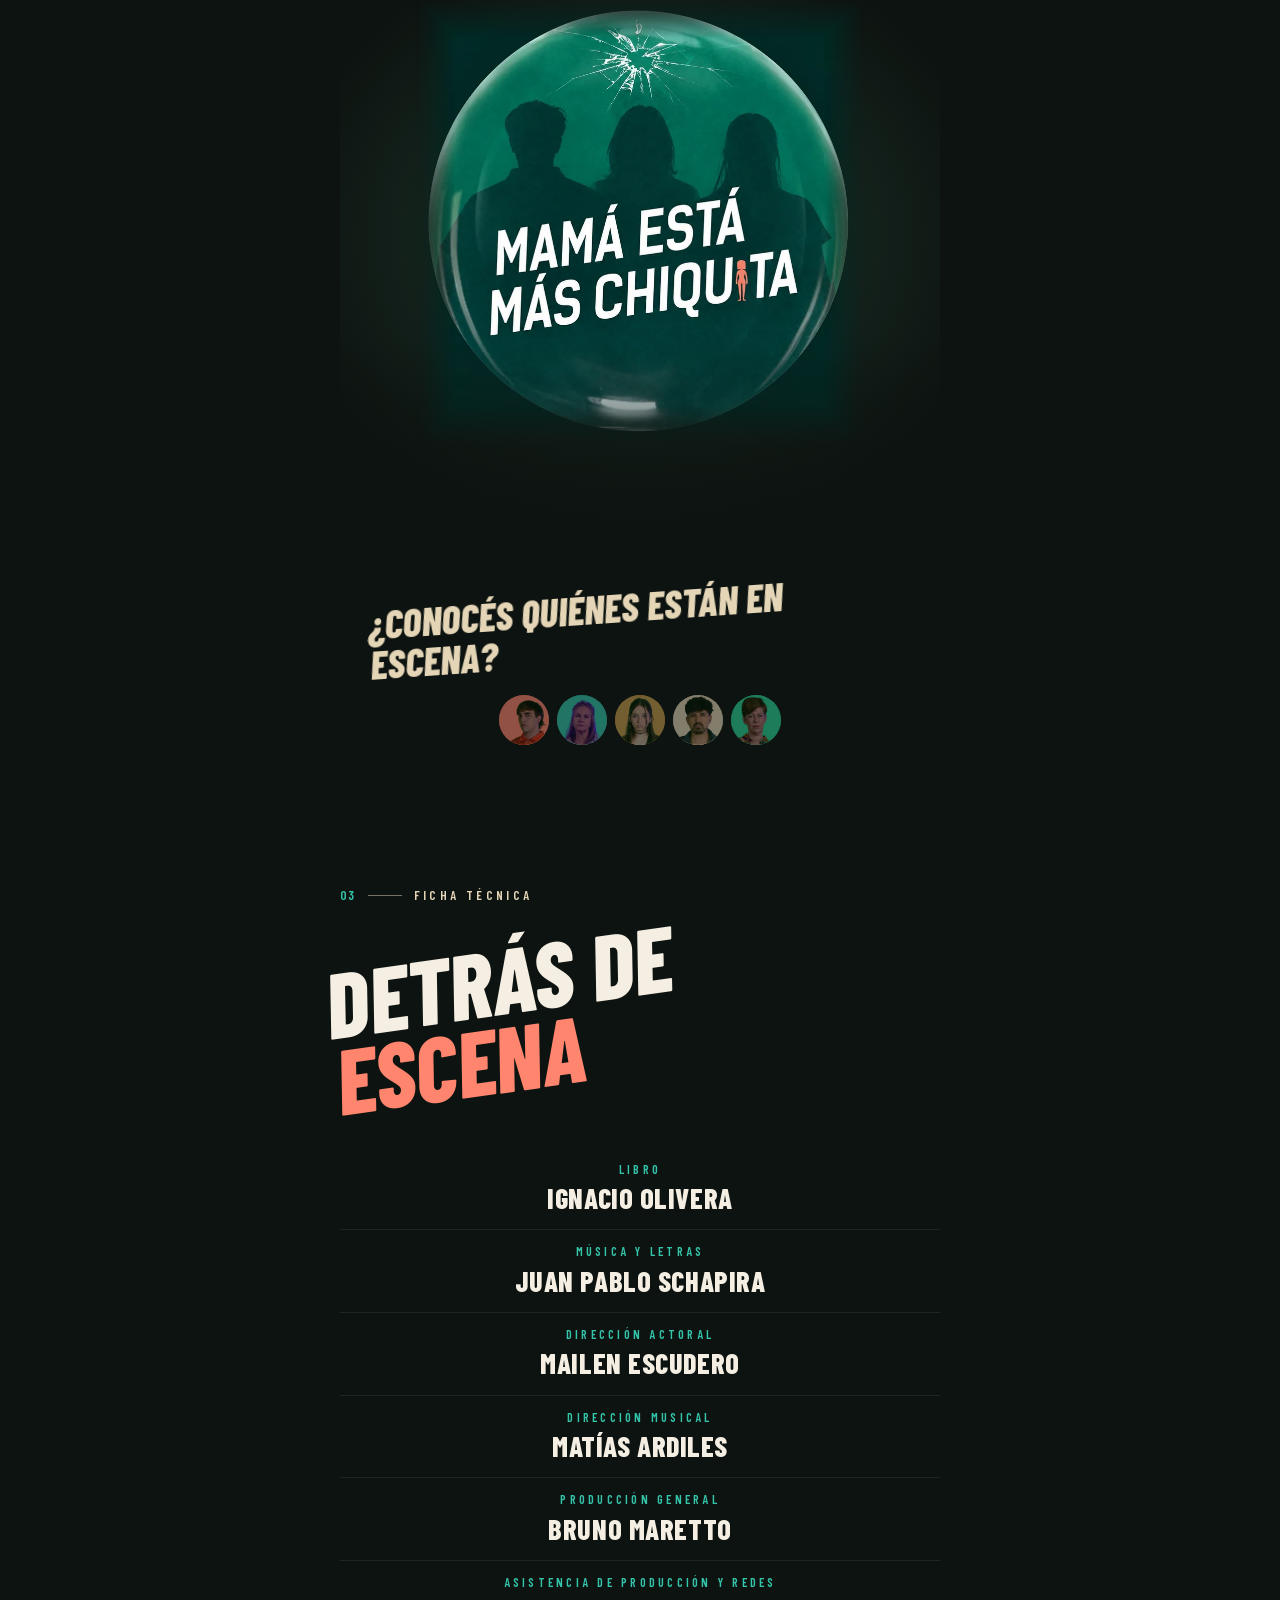
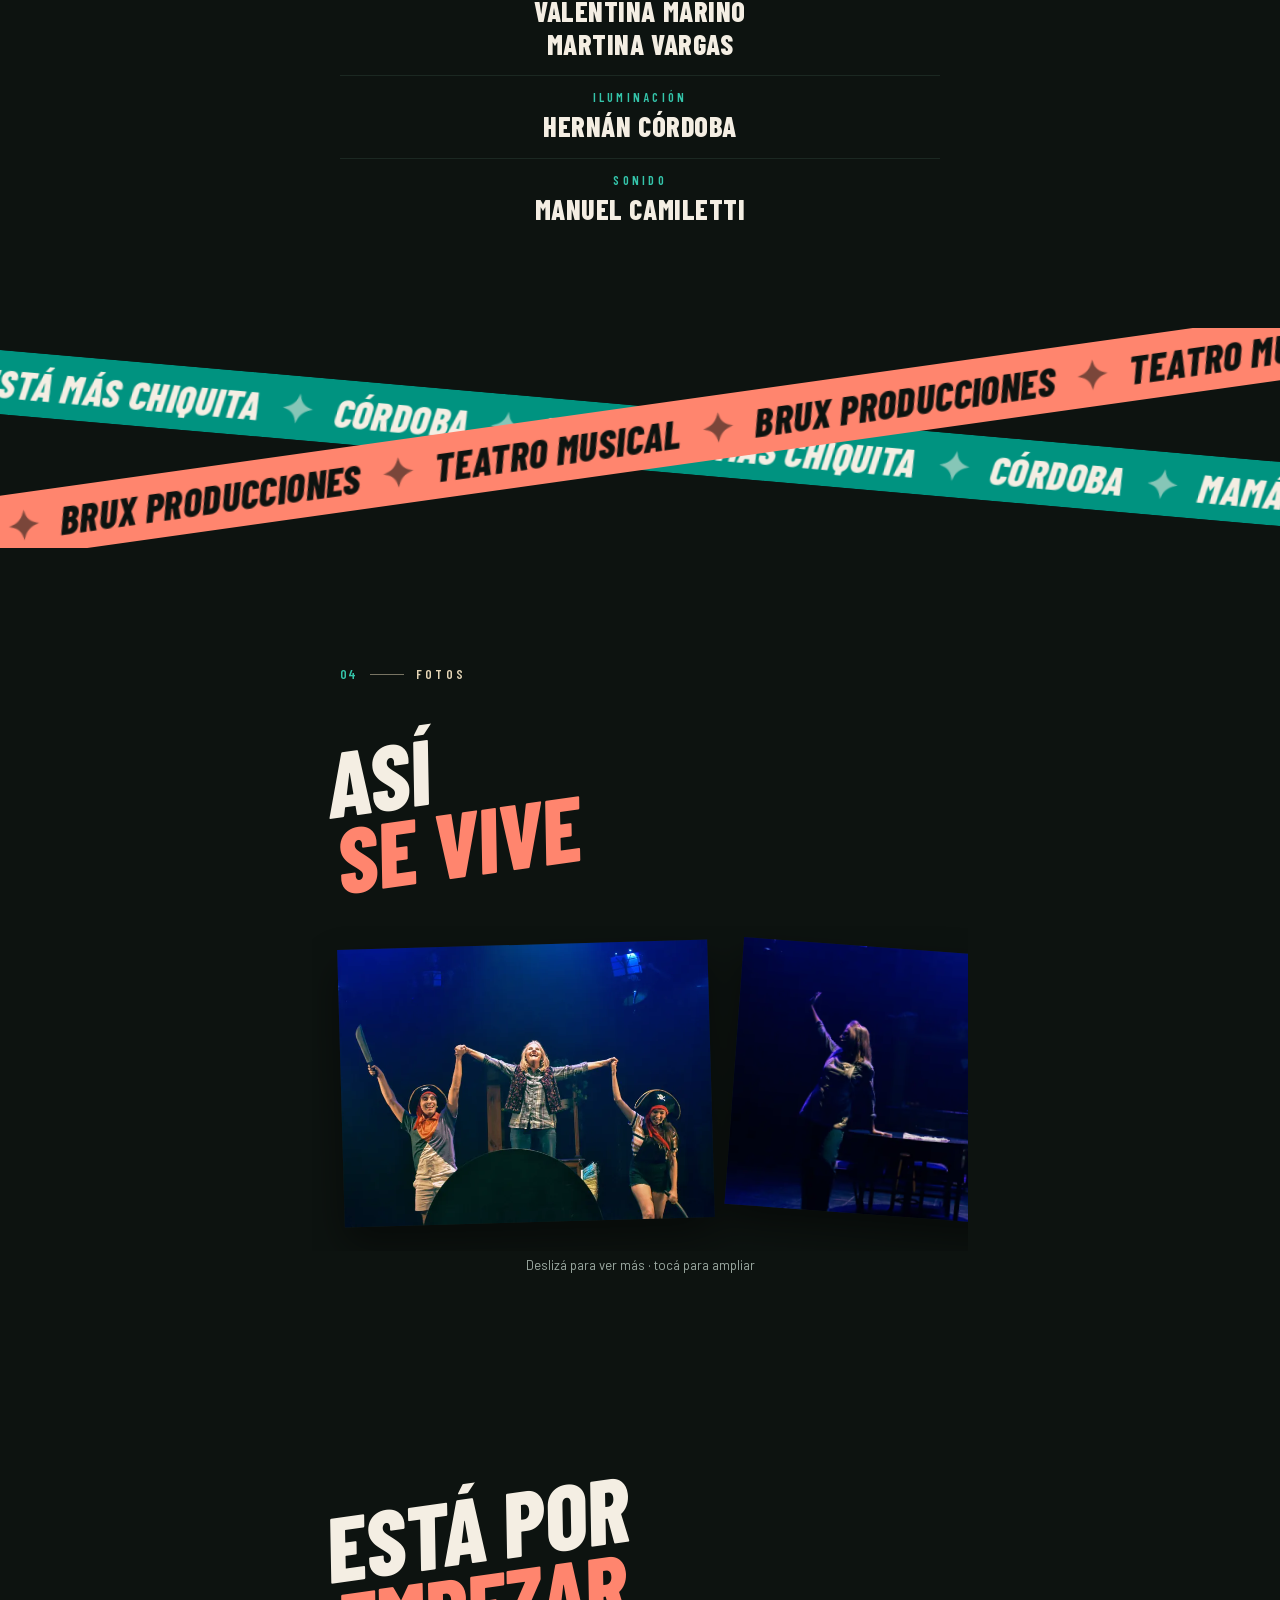
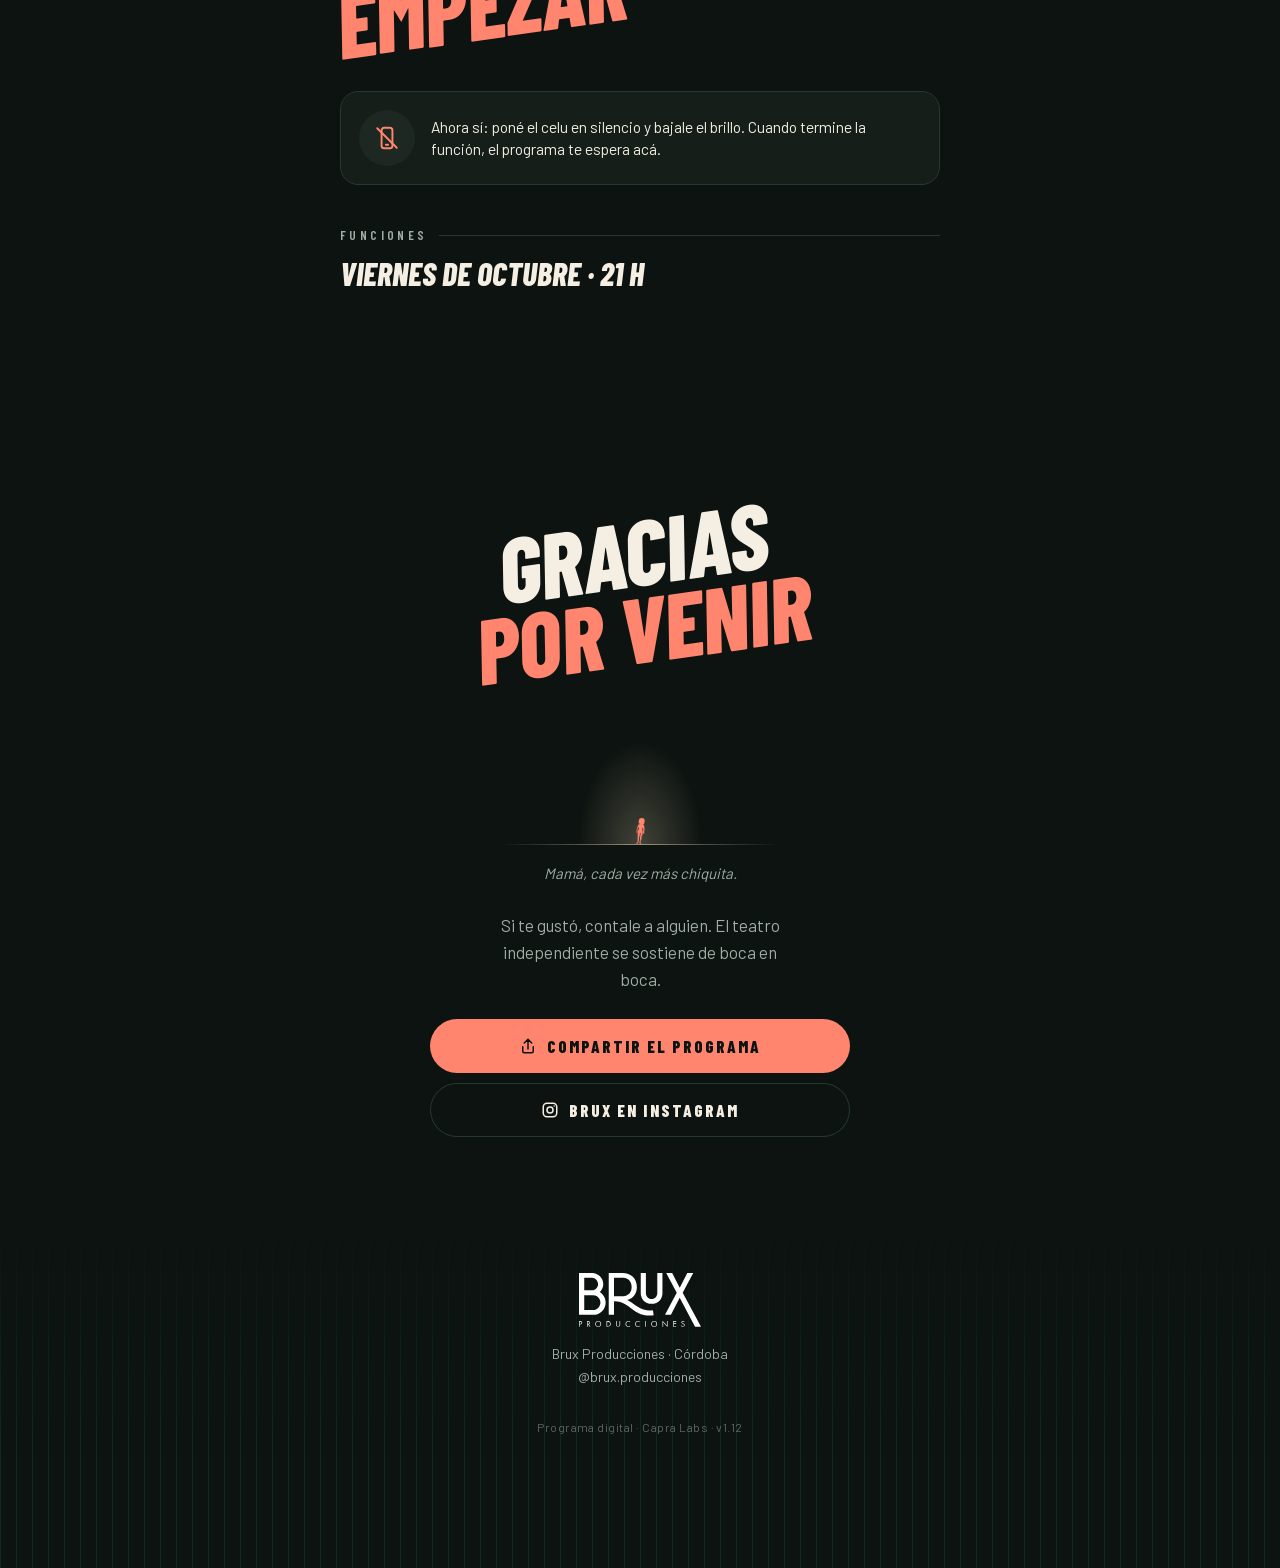
==== commit cff0c2d7: "v1.12" ====
--- a/index.html
+++ b/index.html
@@ -4,13 +4,13 @@
 <meta charset="utf-8">
 <meta name="viewport" content="width=device-width, initial-scale=1, viewport-fit=cover">
 <title>Mamá está más chiquita · Programa</title>
-<meta name="description" content="Programa digital de Mamá está más chiquita, la comedia musical en Córdoba. Elenco, sinopsis, equipo y fotos.">
+<meta name="description" content="Programa digital de Mamá está más chiquita, la obra de teatro musical en Córdoba. Elenco, sinopsis, equipo y fotos.">
 <meta name="theme-color" content="#0d1310">
 <meta name="color-scheme" content="dark">
 <meta name="format-detection" content="telephone=no">
 <meta property="og:type" content="website">
 <meta property="og:title" content="Mamá está más chiquita · Programa">
-<meta property="og:description" content="Elenco, sinopsis, equipo y fotos de la comedia musical en Córdoba.">
+<meta property="og:description" content="Elenco, sinopsis, equipo y fotos de la obra de teatro musical en Córdoba.">
 <meta property="og:url" content="https://memc.capralabsdata.com/">
 <meta property="og:image" content="https://memc.capralabsdata.com/img/og.jpg">
 <meta property="og:image:width" content="1200">
@@ -20,8 +20,8 @@
 <link rel="apple-touch-icon" href="img/favicon.png">
 <link rel="preload" href="fuentes/barlowcondensed-800i-latin.woff2" as="font" type="font/woff2" crossorigin>
 <link rel="preload" href="fuentes/barlow-400-latin.woff2" as="font" type="font/woff2" crossorigin>
-<link rel="stylesheet" href="fuentes/fuentes.css?v=1.11">
-<link rel="stylesheet" href="estilos.css?v=1.11">
+<link rel="stylesheet" href="fuentes/fuentes.css?v=1.12">
+<link rel="stylesheet" href="estilos.css?v=1.12">
 <script>document.documentElement.classList.add("js");</script>
 </head>
 <body>
@@ -83,7 +83,7 @@
   </div>
 </dialog>
 
-<script src="contenido.js?v=1.11"></script>
-<script src="programa.js?v=1.11"></script>
+<script src="contenido.js?v=1.12"></script>
+<script src="programa.js?v=1.12"></script>
 </body>
 </html>
--- a/estilos.css
+++ b/estilos.css
@@ -280,8 +280,9 @@
 .js .lectura .w.on { opacity: 1; }
 .lectura .w.clave { color: var(--coral); }
 /* foto grande de la obra: se abre como un telón desde el centro */
-.foto-obra { position: relative; margin: 34px calc(var(--gutter) * -1) 6px; aspect-ratio: 3 / 2; overflow: hidden; }
-.foto-obra img { position: absolute; left: 0; top: -9%; width: 100%; height: 118%; object-fit: cover; translate: 0 var(--py, 0%); }
+/* la foto va entera (sin agrandar ni paralaje): es un recorte de cuerpo entero y no se le pueden cortar las cabezas */
+.foto-obra { position: relative; margin: 34px calc(var(--gutter) * -1) 6px; aspect-ratio: 1600 / 1034; overflow: hidden; }
+.foto-obra img { position: absolute; left: 0; top: 0; width: 100%; height: 100%; object-fit: contain; }
 /* el recorte va en la imagen y no en el marco: Chrome no "ve" entrar en pantalla un elemento recortado entero */
 .js .foto-obra img { clip-path: inset(0 50% 0 50%); scale: 1.15; transition: clip-path 1.4s var(--curva), scale 1.8s var(--curva); }
 .js .foto-obra.visto img { clip-path: inset(0 0 0 0); scale: 1; }
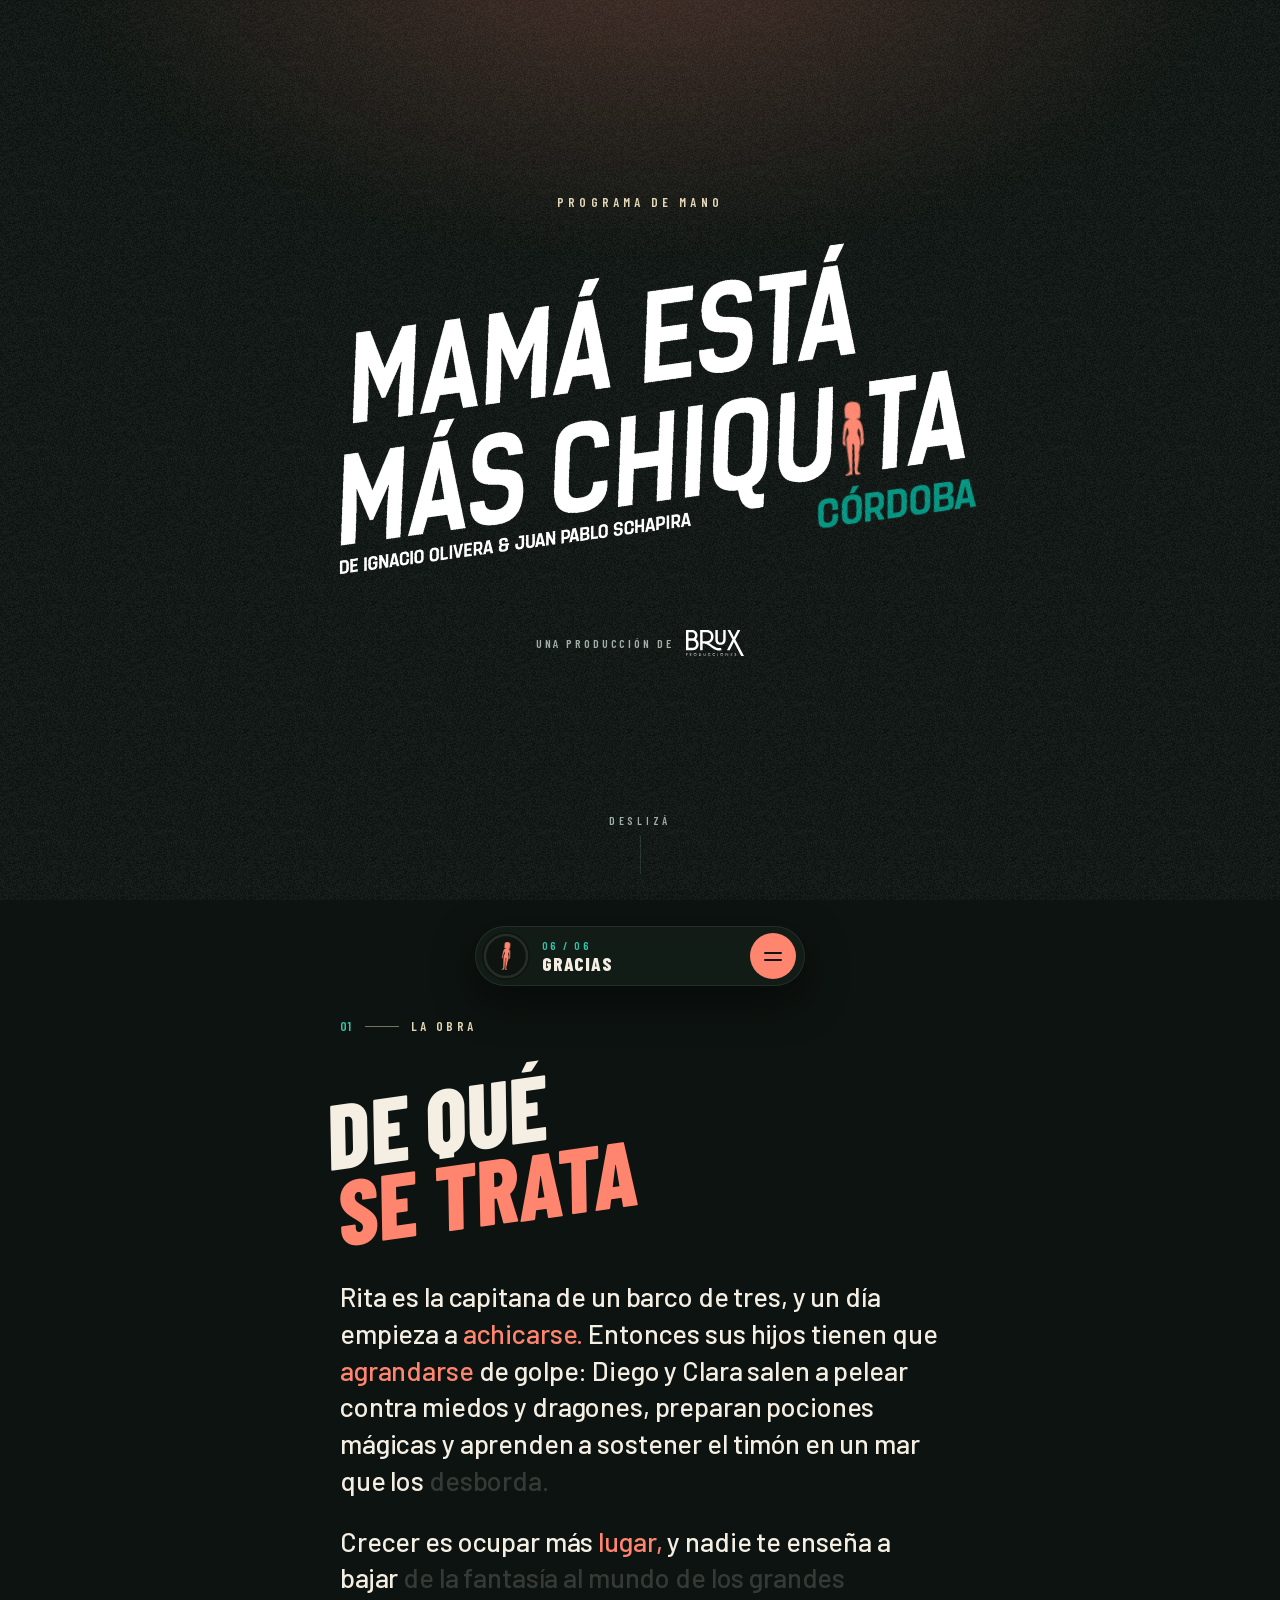
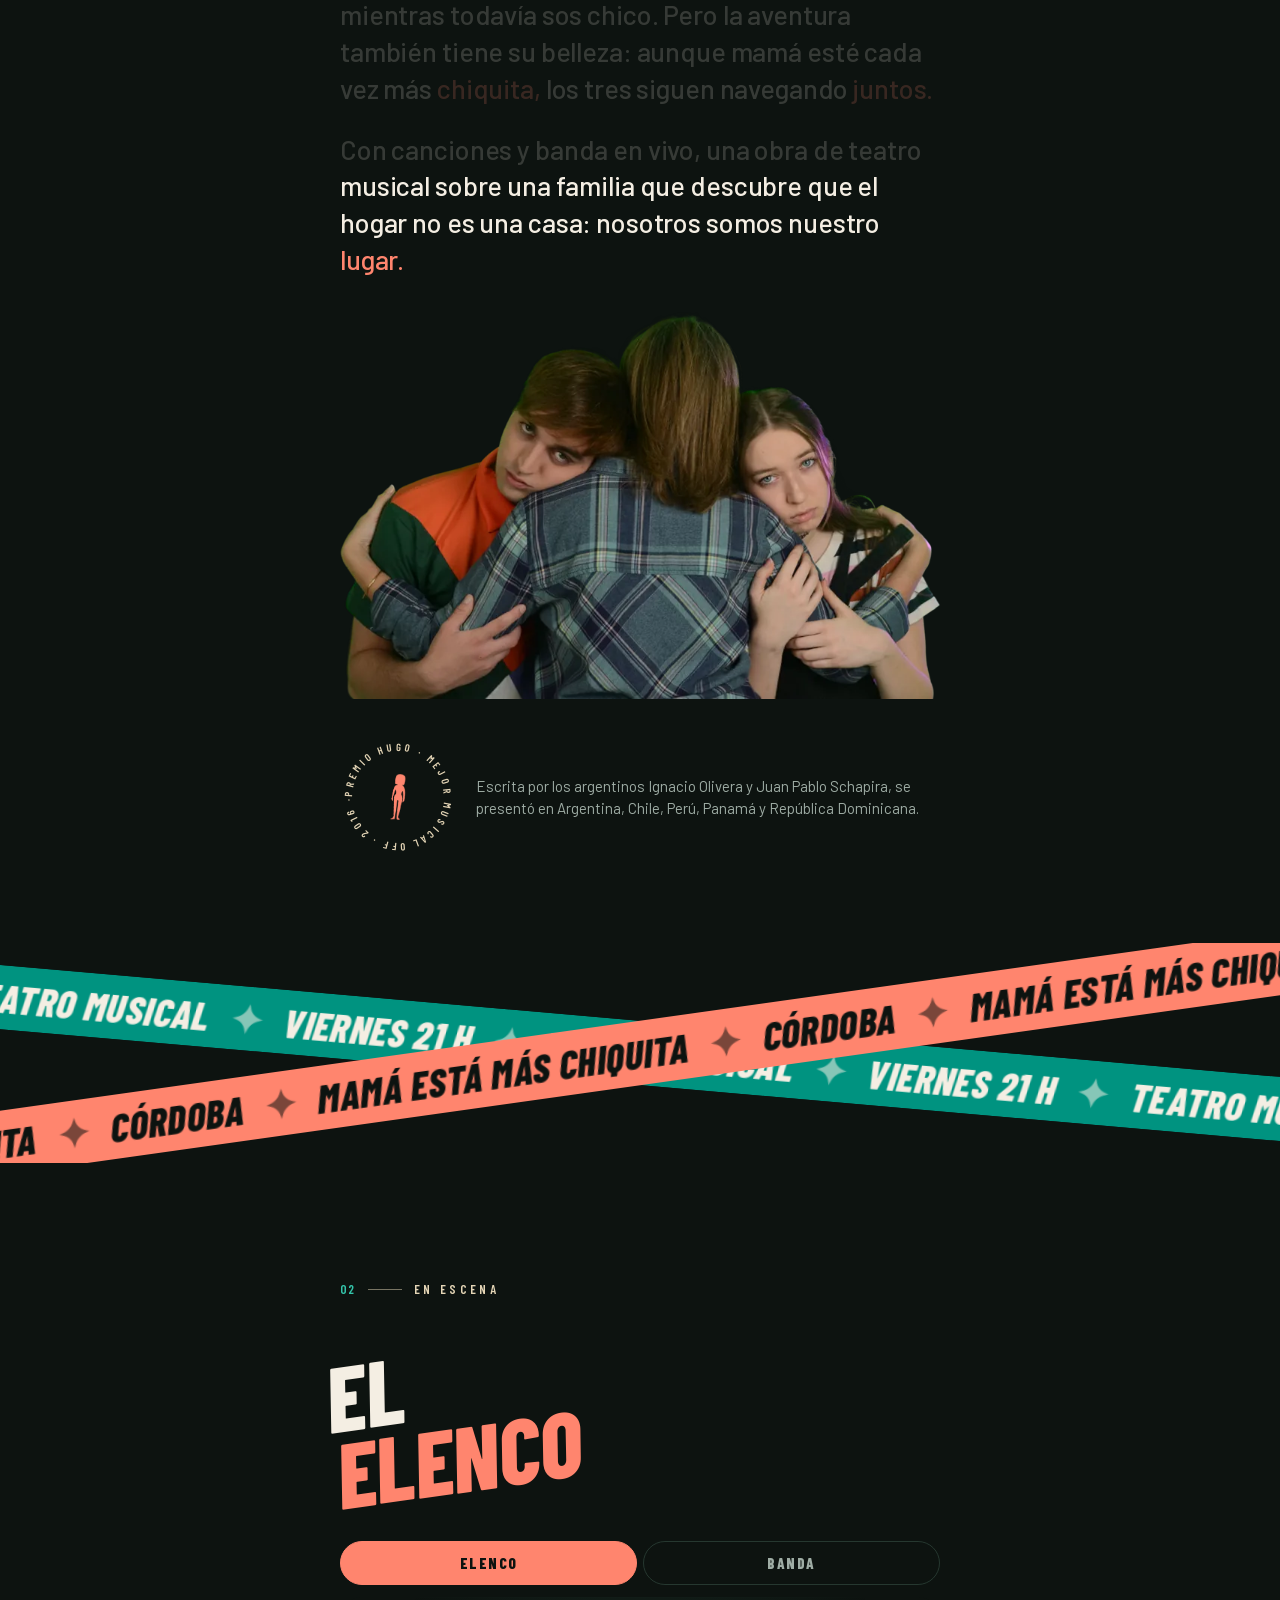
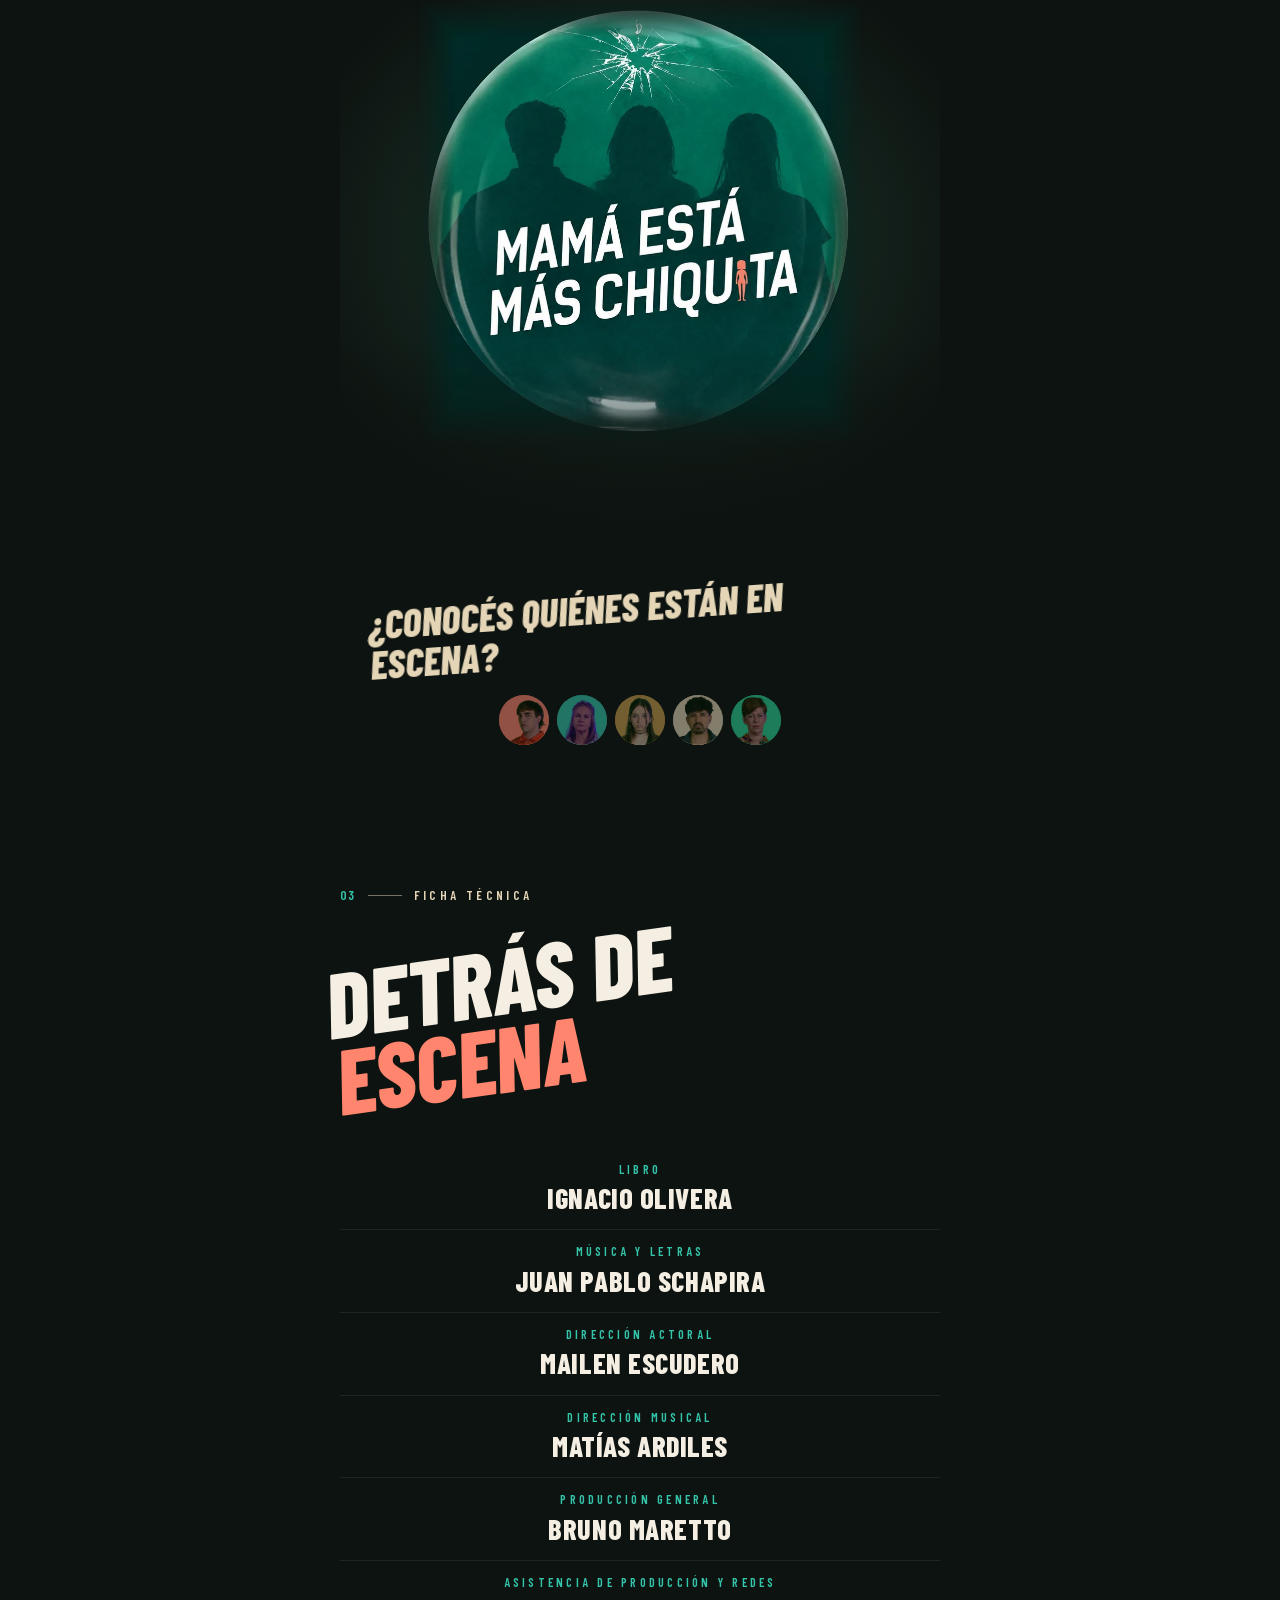
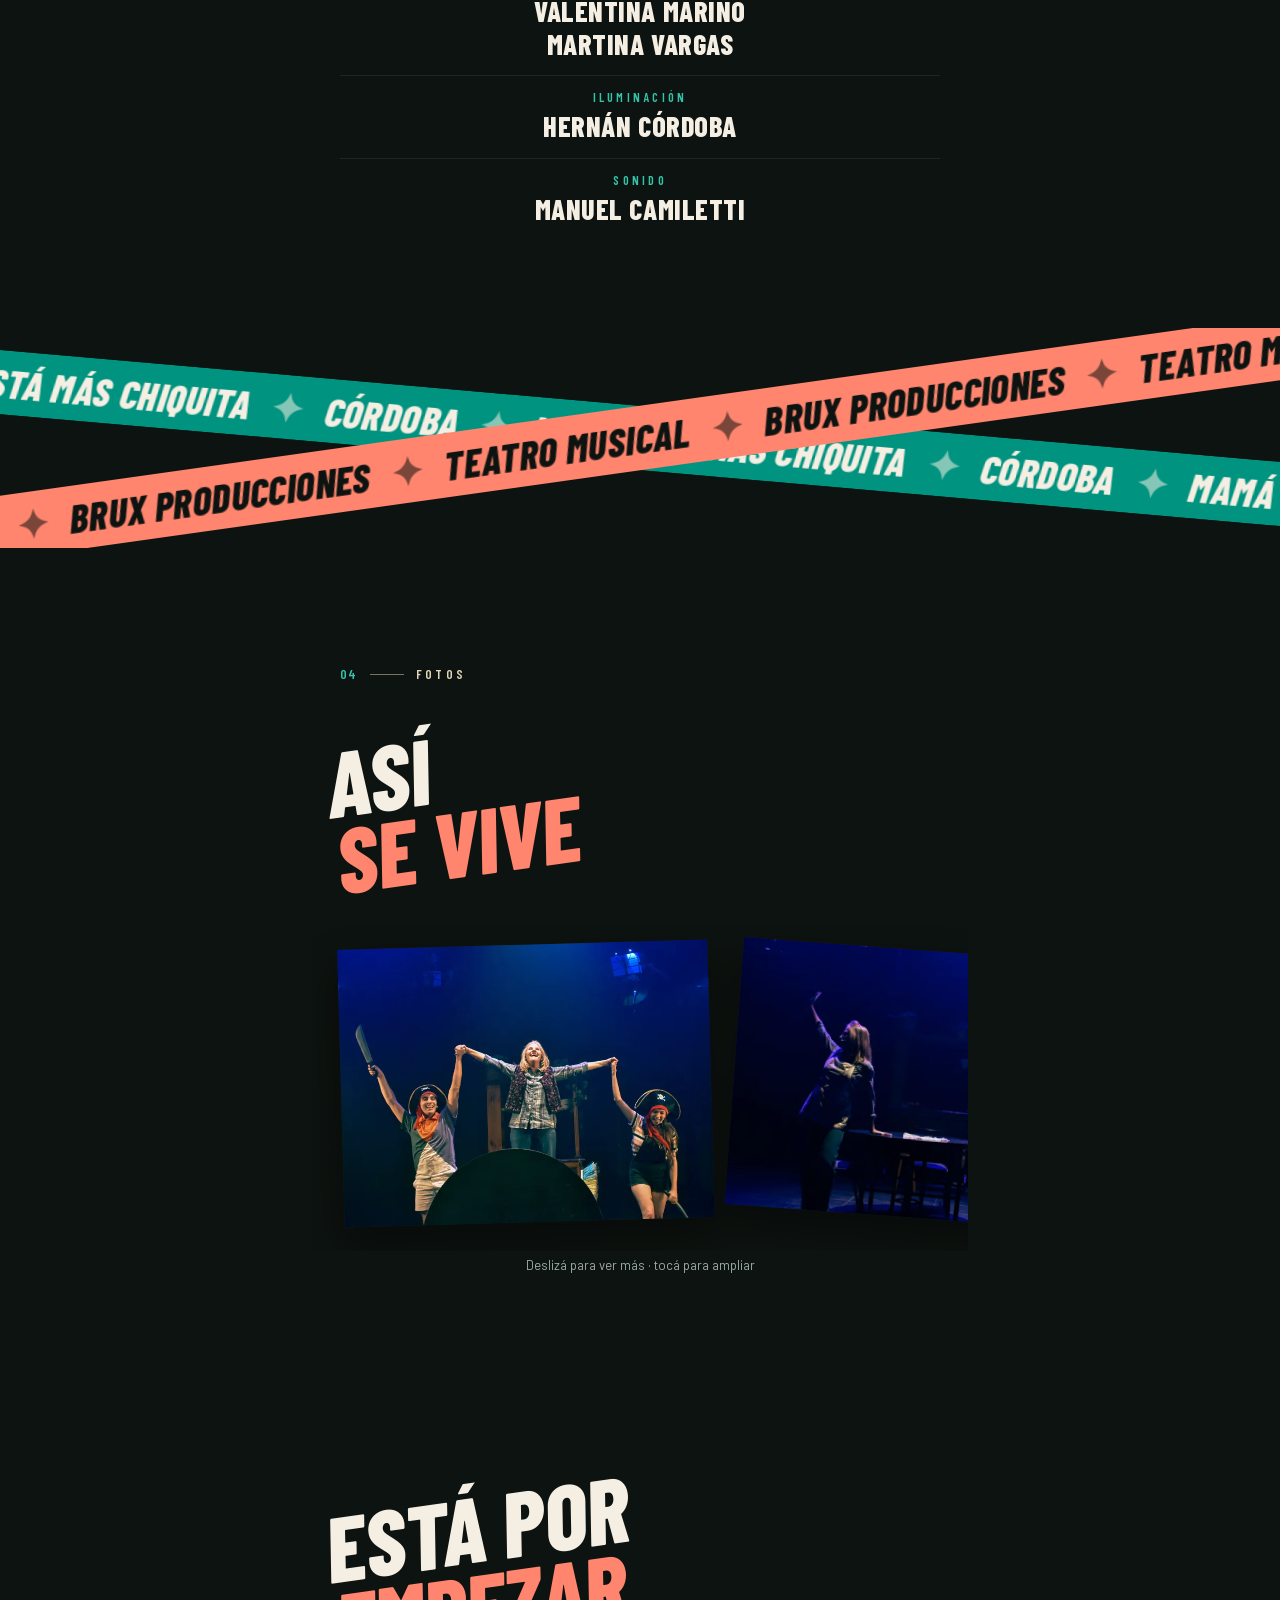
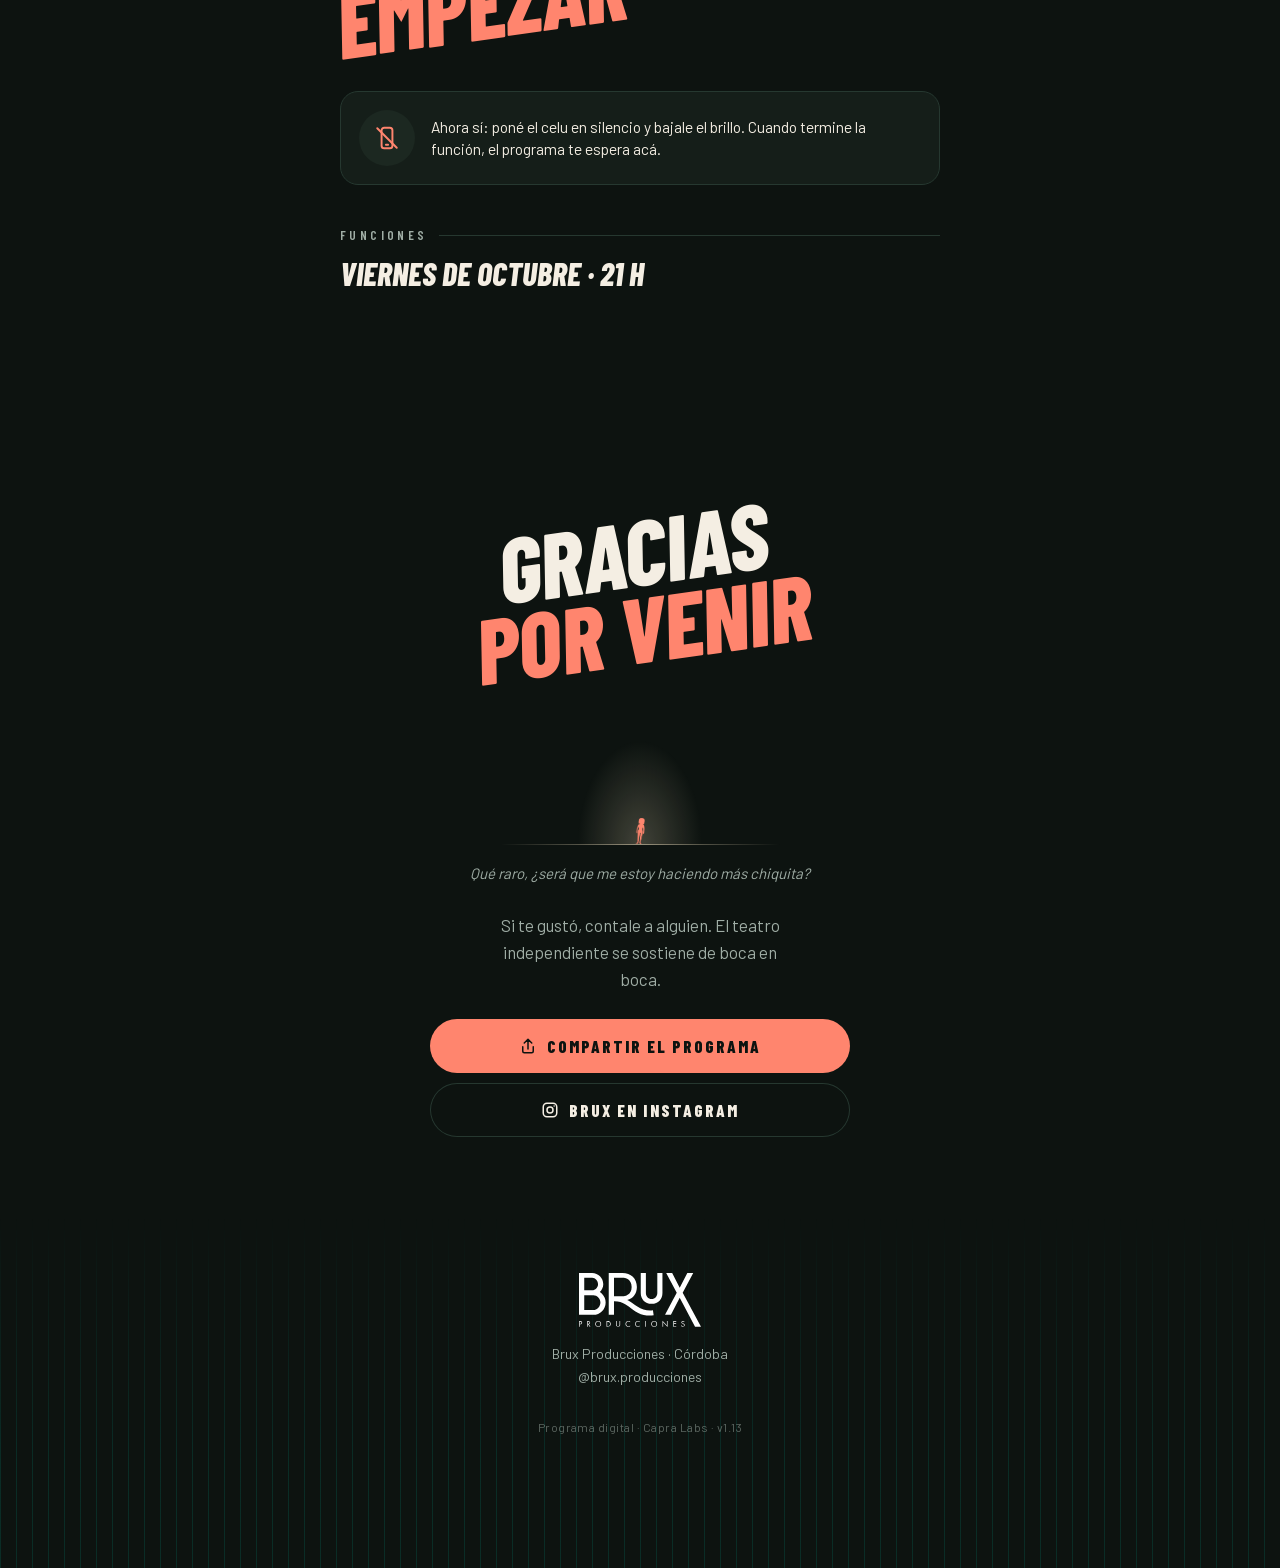
==== commit a5532375: "v1.13" ====
--- a/index.html
+++ b/index.html
@@ -20,8 +20,8 @@
 <link rel="apple-touch-icon" href="img/favicon.png">
 <link rel="preload" href="fuentes/barlowcondensed-800i-latin.woff2" as="font" type="font/woff2" crossorigin>
 <link rel="preload" href="fuentes/barlow-400-latin.woff2" as="font" type="font/woff2" crossorigin>
-<link rel="stylesheet" href="fuentes/fuentes.css?v=1.12">
-<link rel="stylesheet" href="estilos.css?v=1.12">
+<link rel="stylesheet" href="fuentes/fuentes.css?v=1.13">
+<link rel="stylesheet" href="estilos.css?v=1.13">
 <script>document.documentElement.classList.add("js");</script>
 </head>
 <body>
@@ -83,7 +83,7 @@
   </div>
 </dialog>
 
-<script src="contenido.js?v=1.12"></script>
-<script src="programa.js?v=1.12"></script>
+<script src="contenido.js?v=1.13"></script>
+<script src="programa.js?v=1.13"></script>
 </body>
 </html>
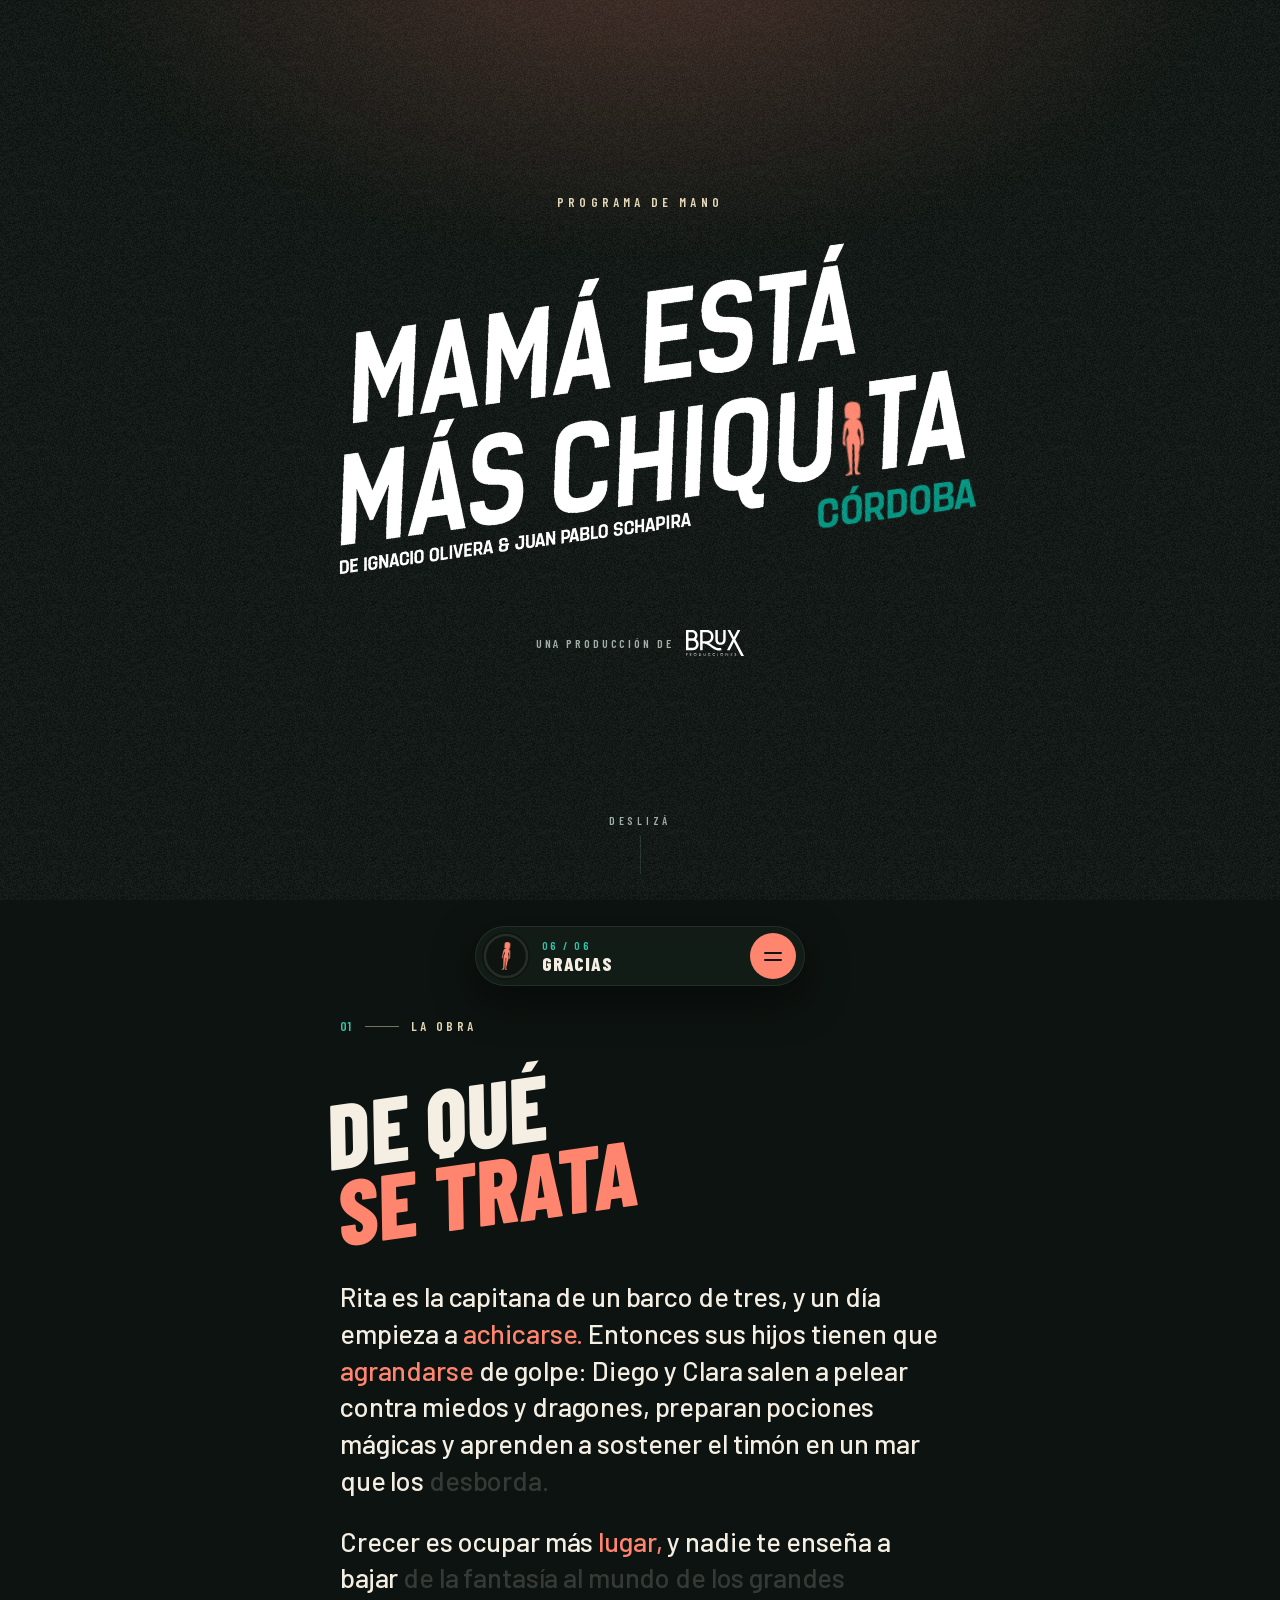
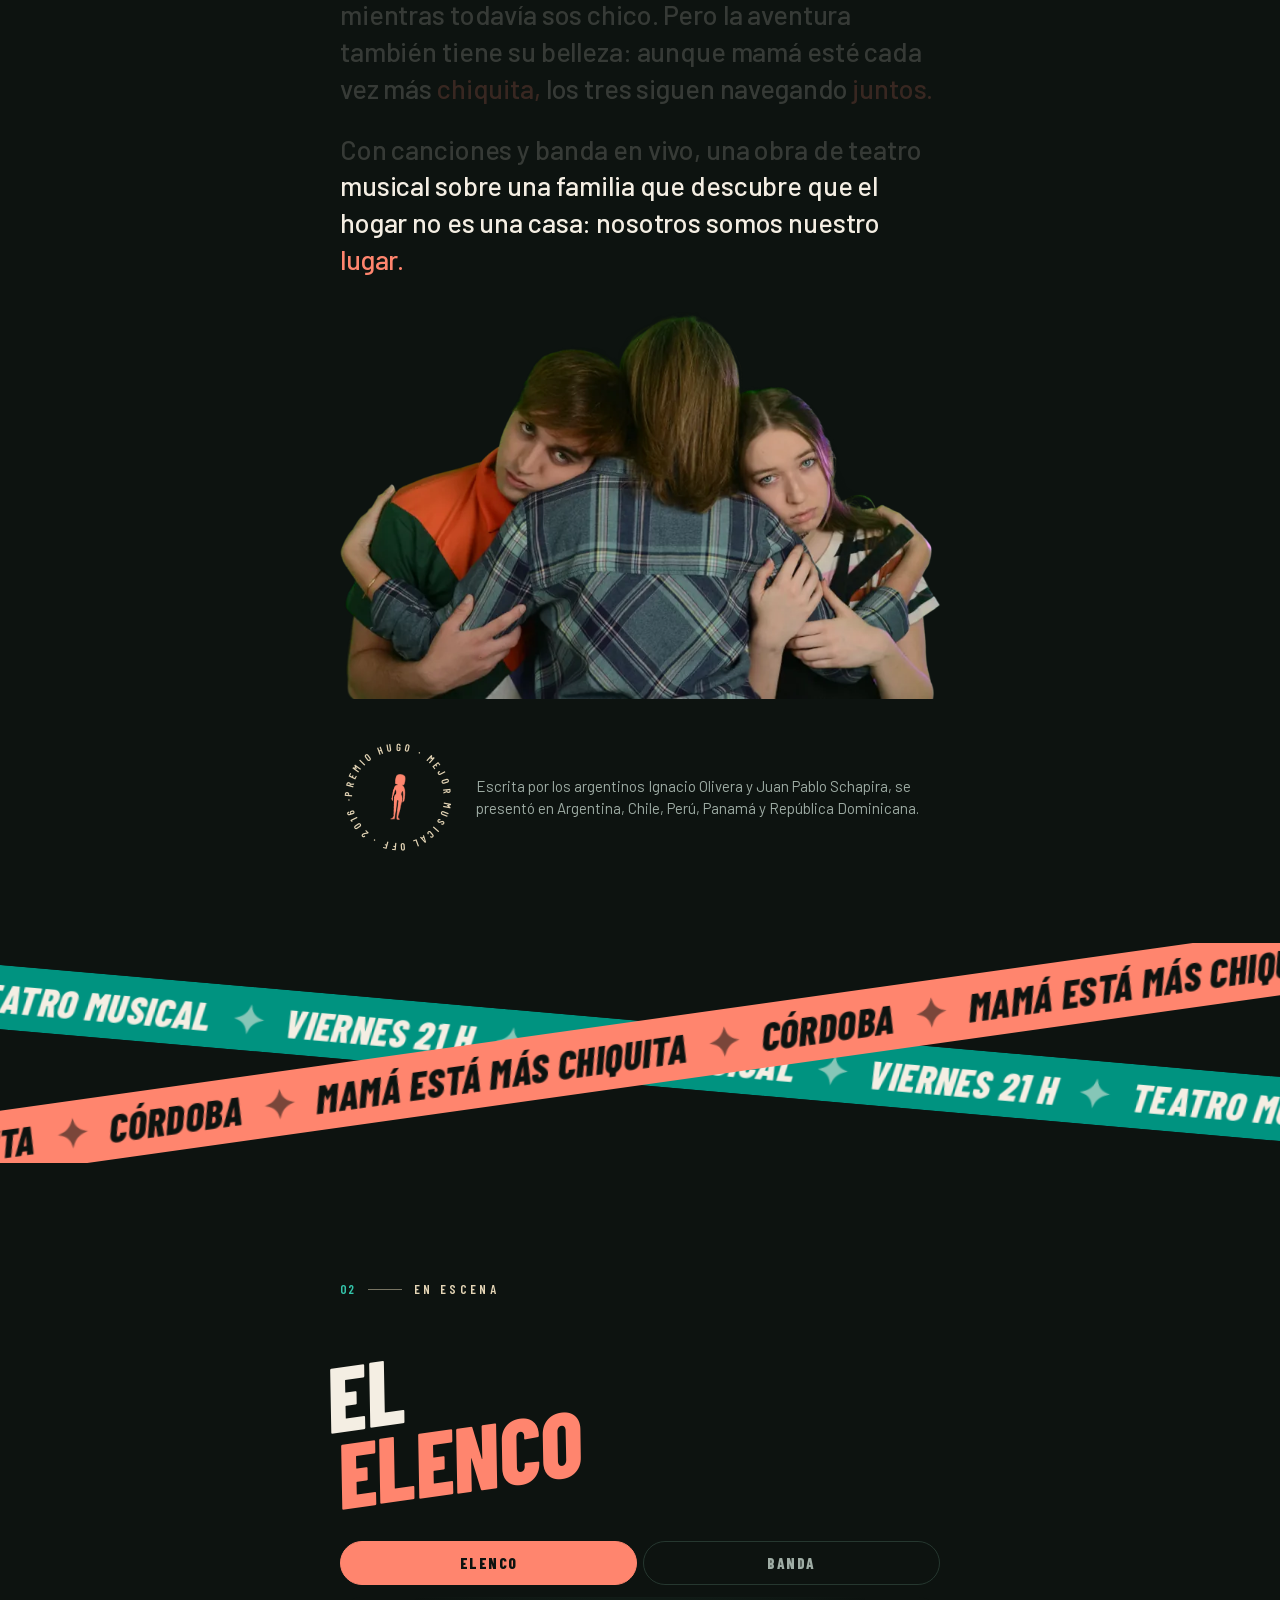
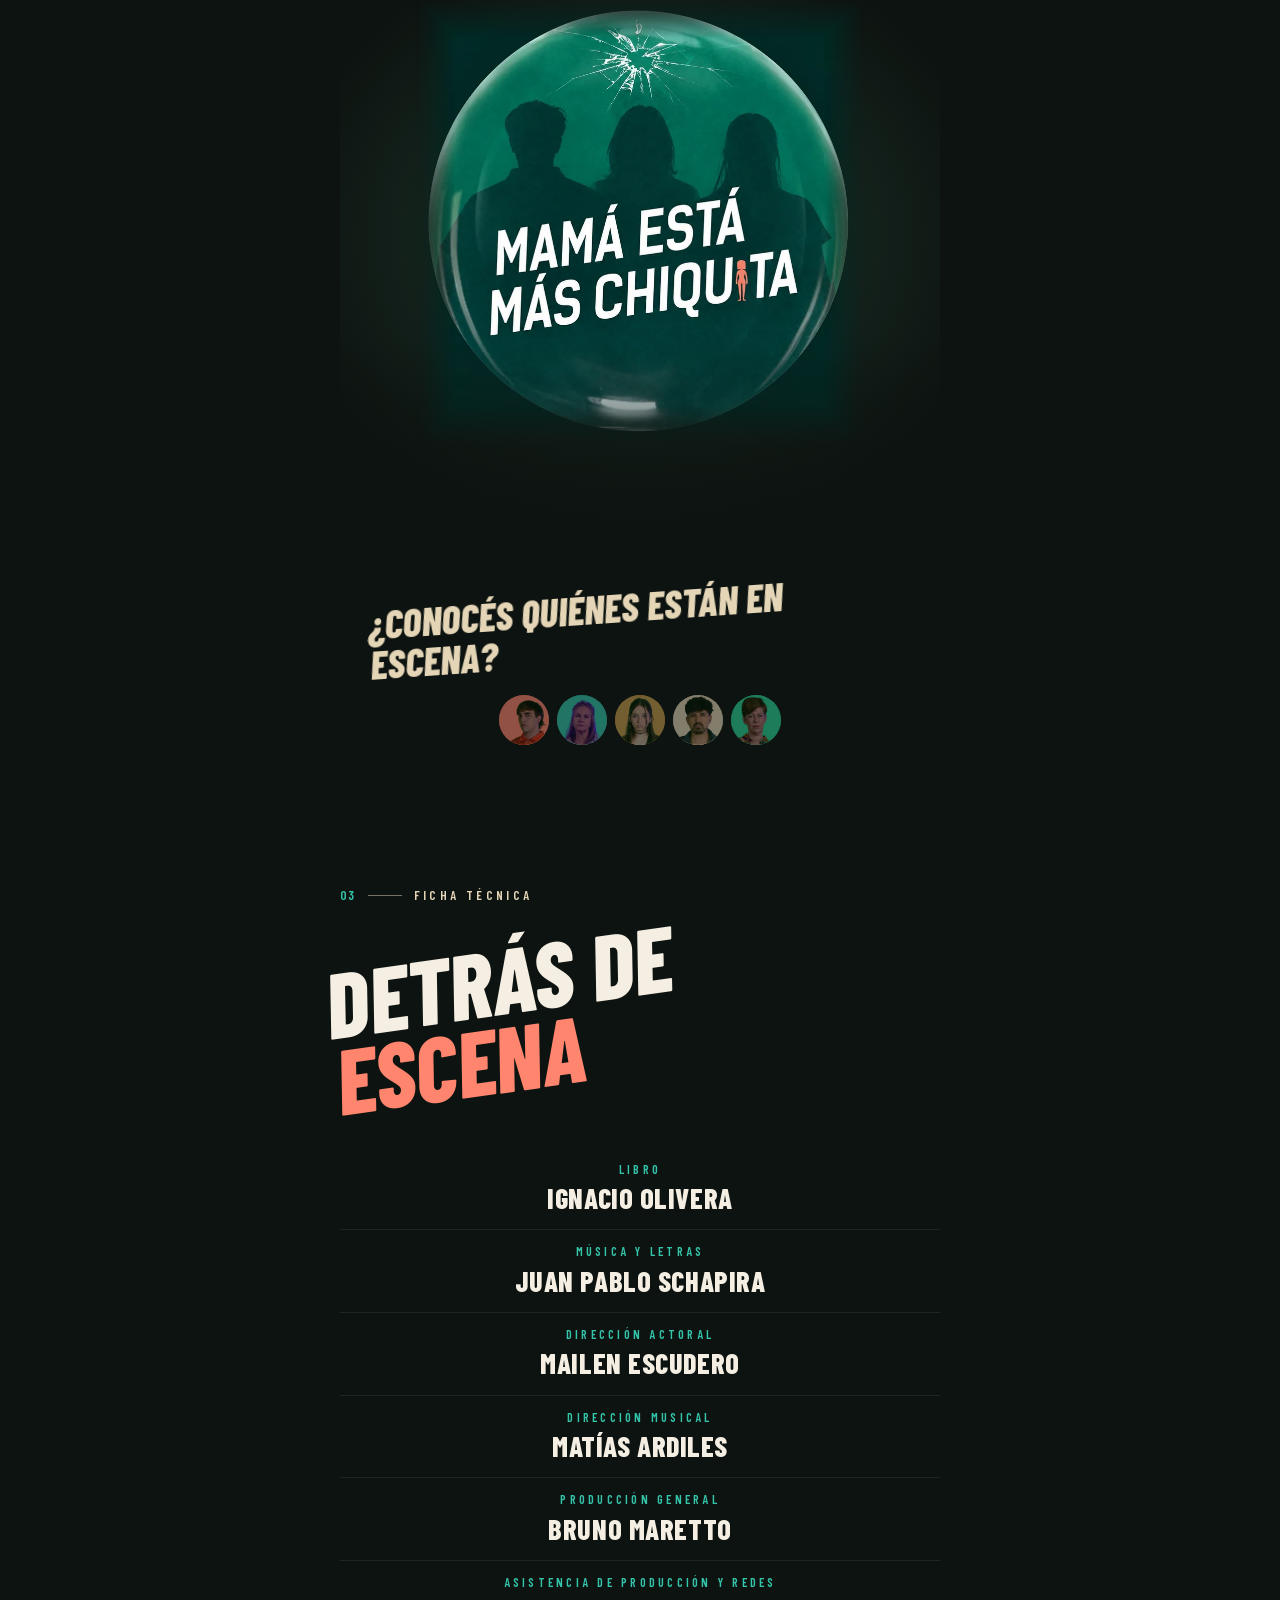
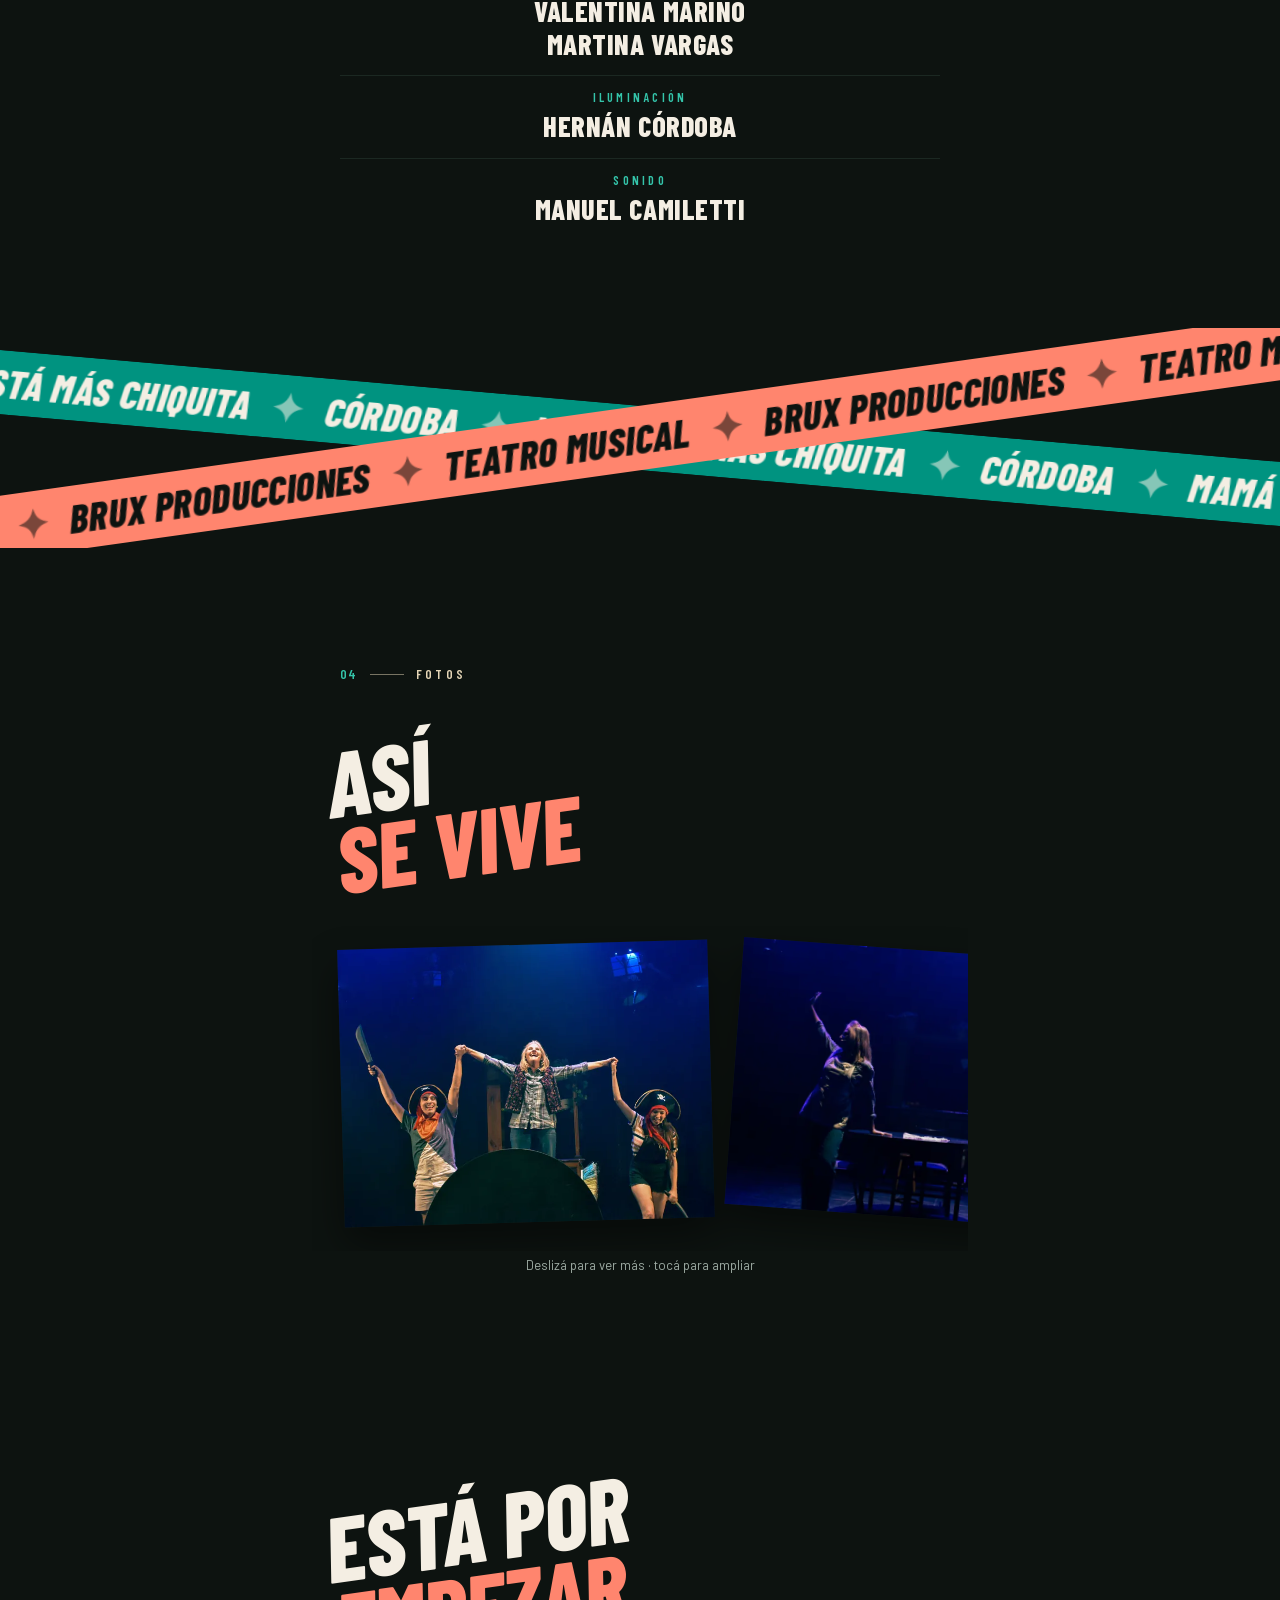
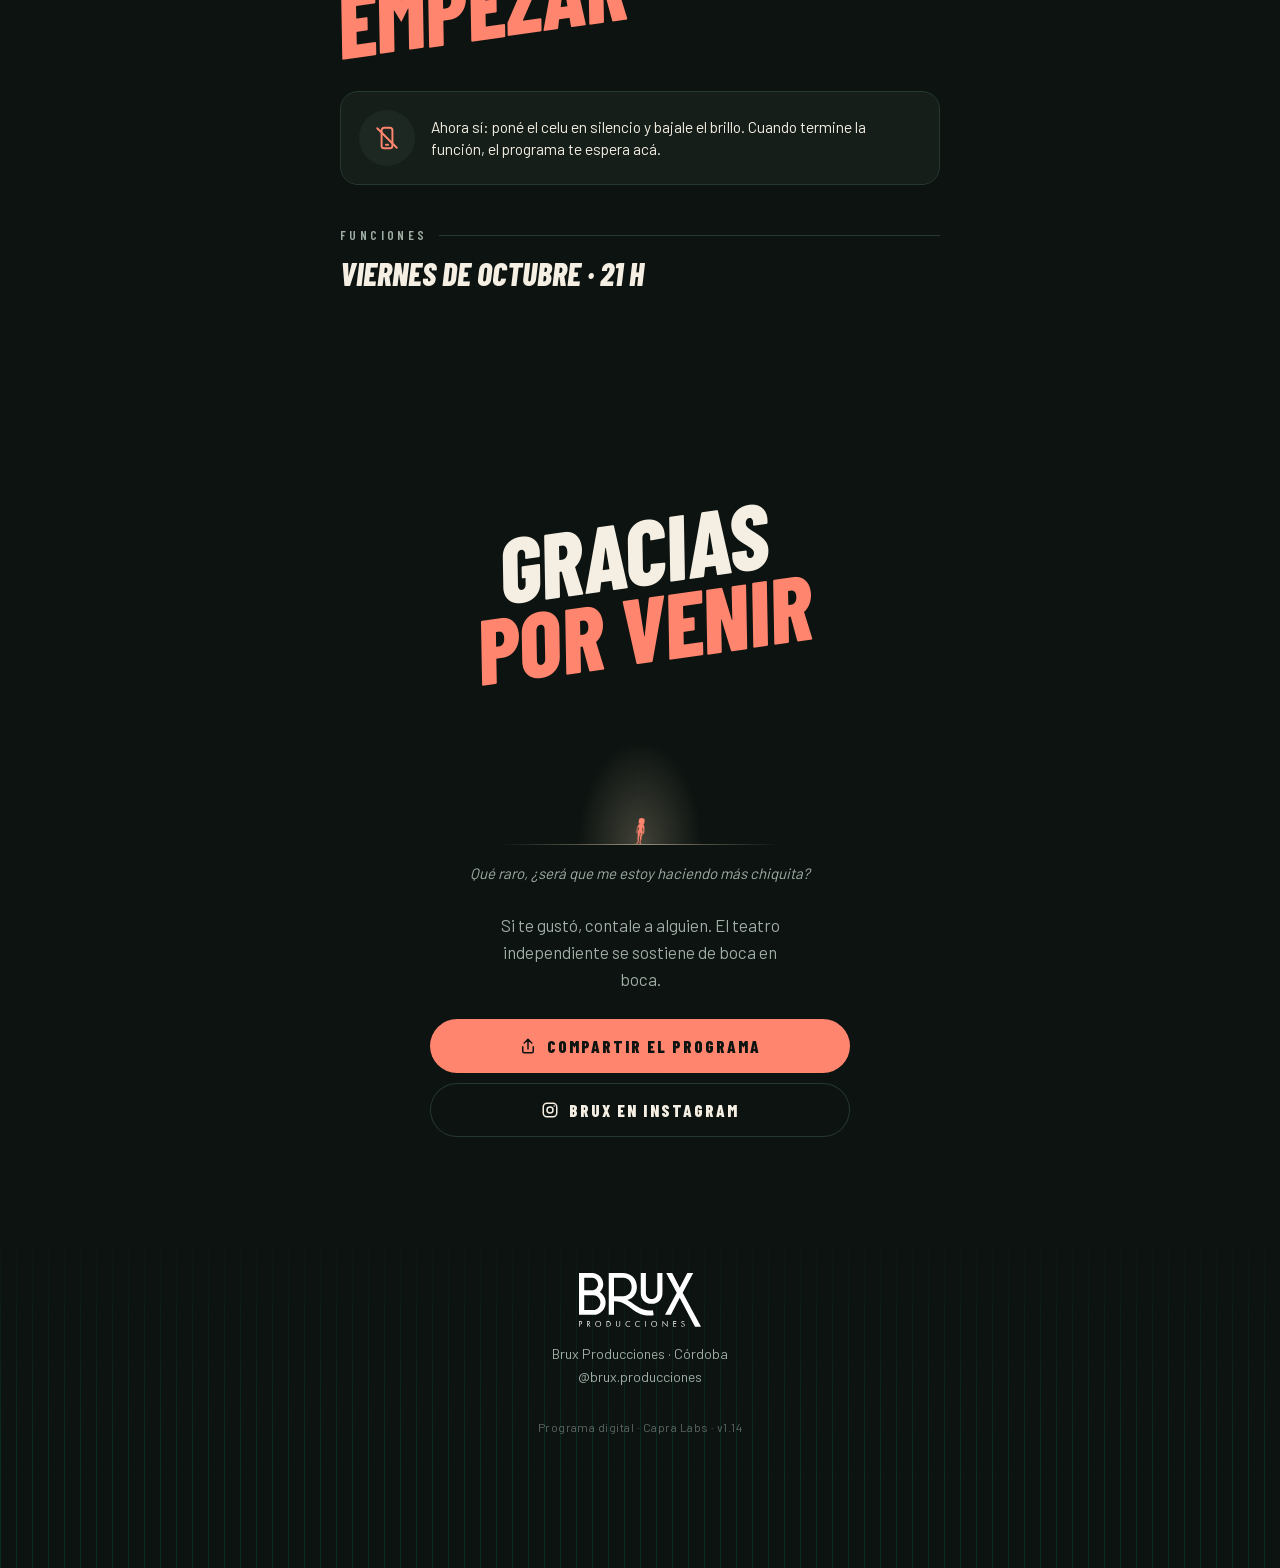
==== commit 810670c4: "v1.14" ====
--- a/index.html
+++ b/index.html
@@ -20,8 +20,8 @@
 <link rel="apple-touch-icon" href="img/favicon.png">
 <link rel="preload" href="fuentes/barlowcondensed-800i-latin.woff2" as="font" type="font/woff2" crossorigin>
 <link rel="preload" href="fuentes/barlow-400-latin.woff2" as="font" type="font/woff2" crossorigin>
-<link rel="stylesheet" href="fuentes/fuentes.css?v=1.13">
-<link rel="stylesheet" href="estilos.css?v=1.13">
+<link rel="stylesheet" href="fuentes/fuentes.css?v=1.14">
+<link rel="stylesheet" href="estilos.css?v=1.14">
 <script>document.documentElement.classList.add("js");</script>
 </head>
 <body>
@@ -83,7 +83,7 @@
   </div>
 </dialog>
 
-<script src="contenido.js?v=1.13"></script>
-<script src="programa.js?v=1.13"></script>
+<script src="contenido.js?v=1.14"></script>
+<script src="programa.js?v=1.14"></script>
 </body>
 </html>
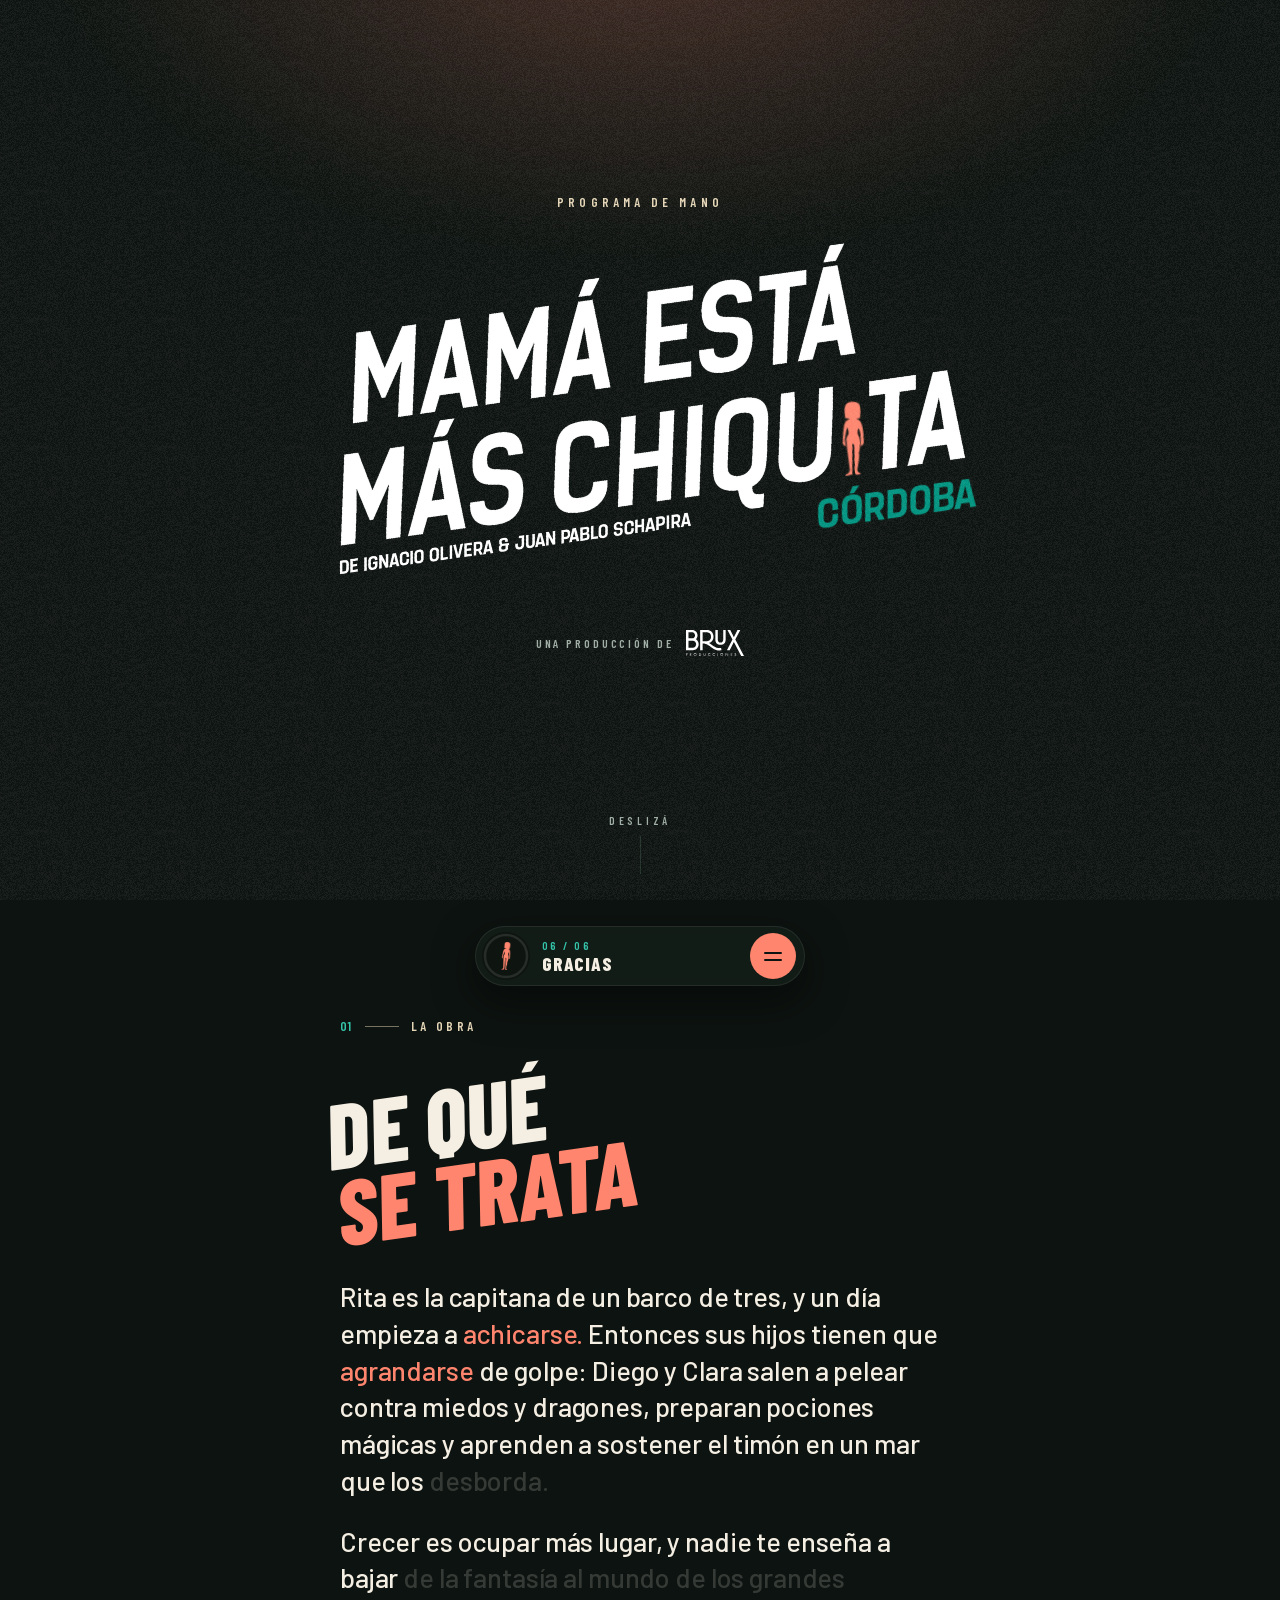
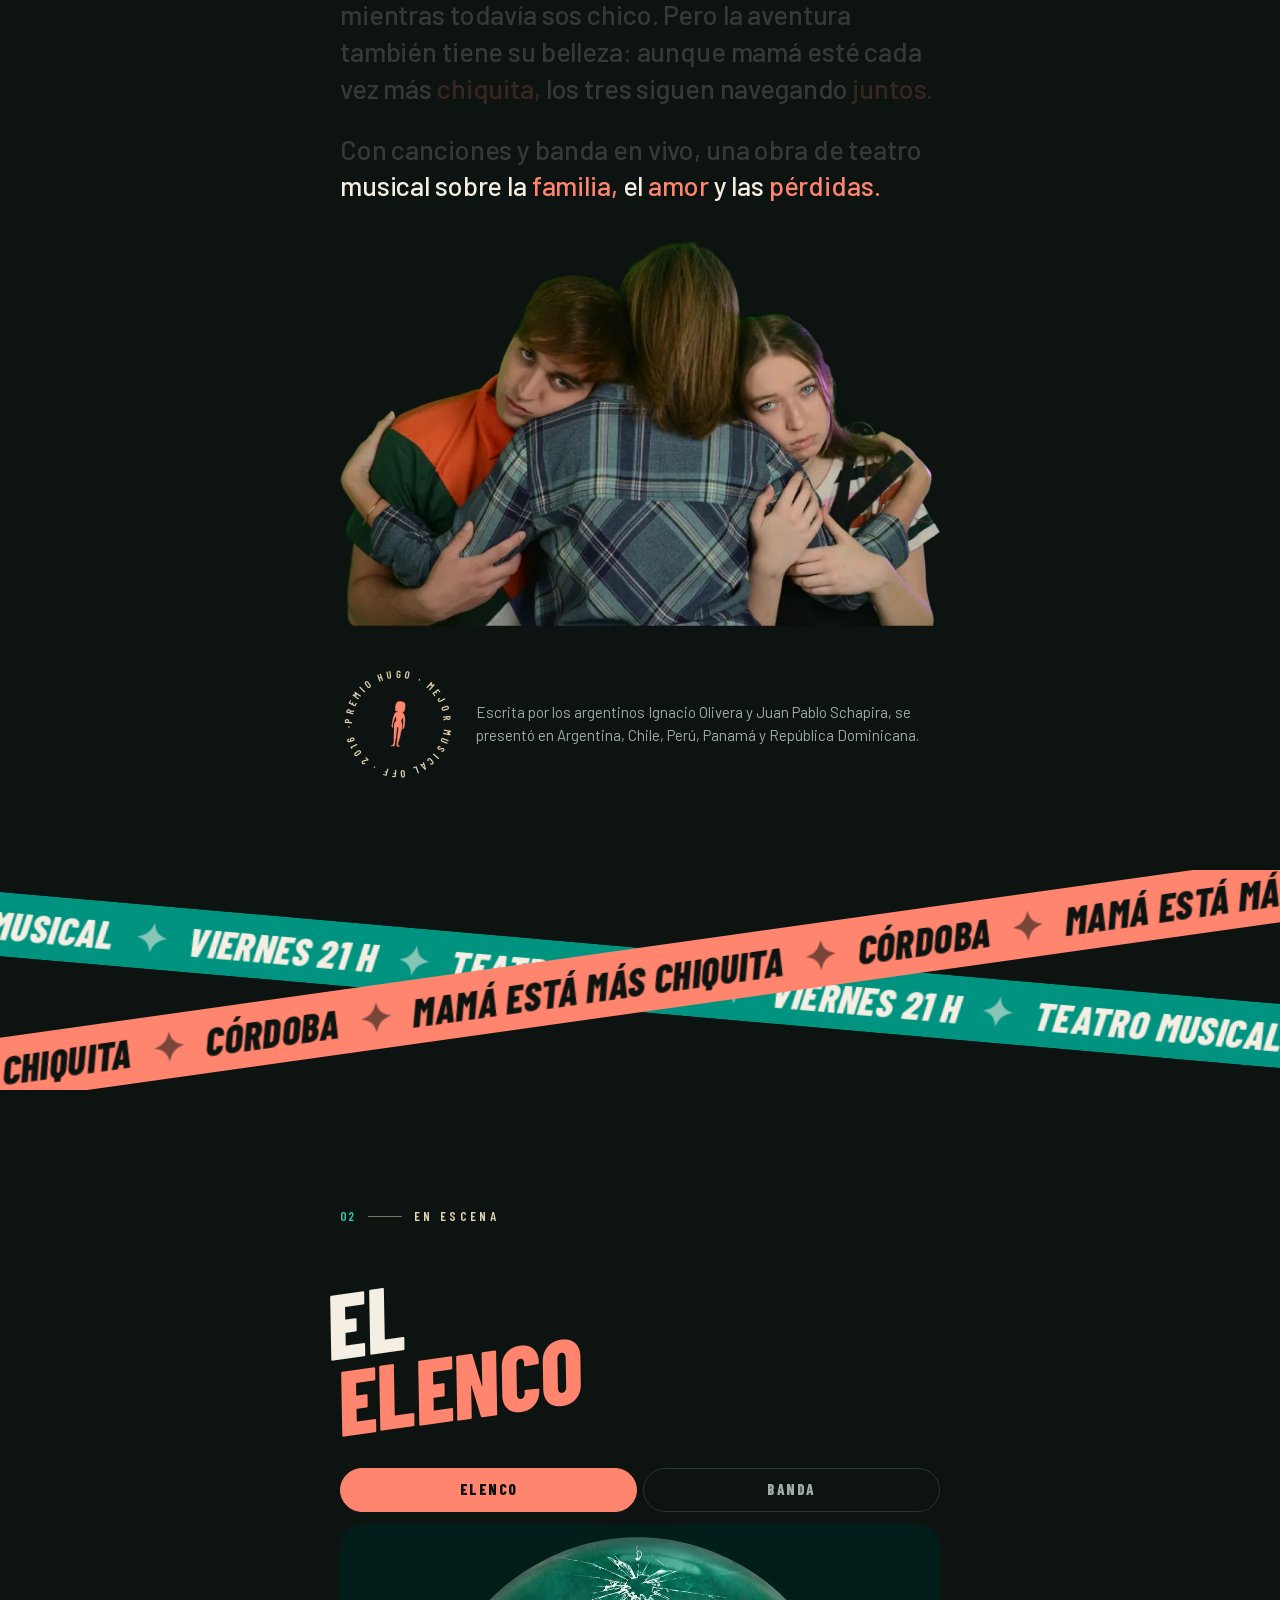
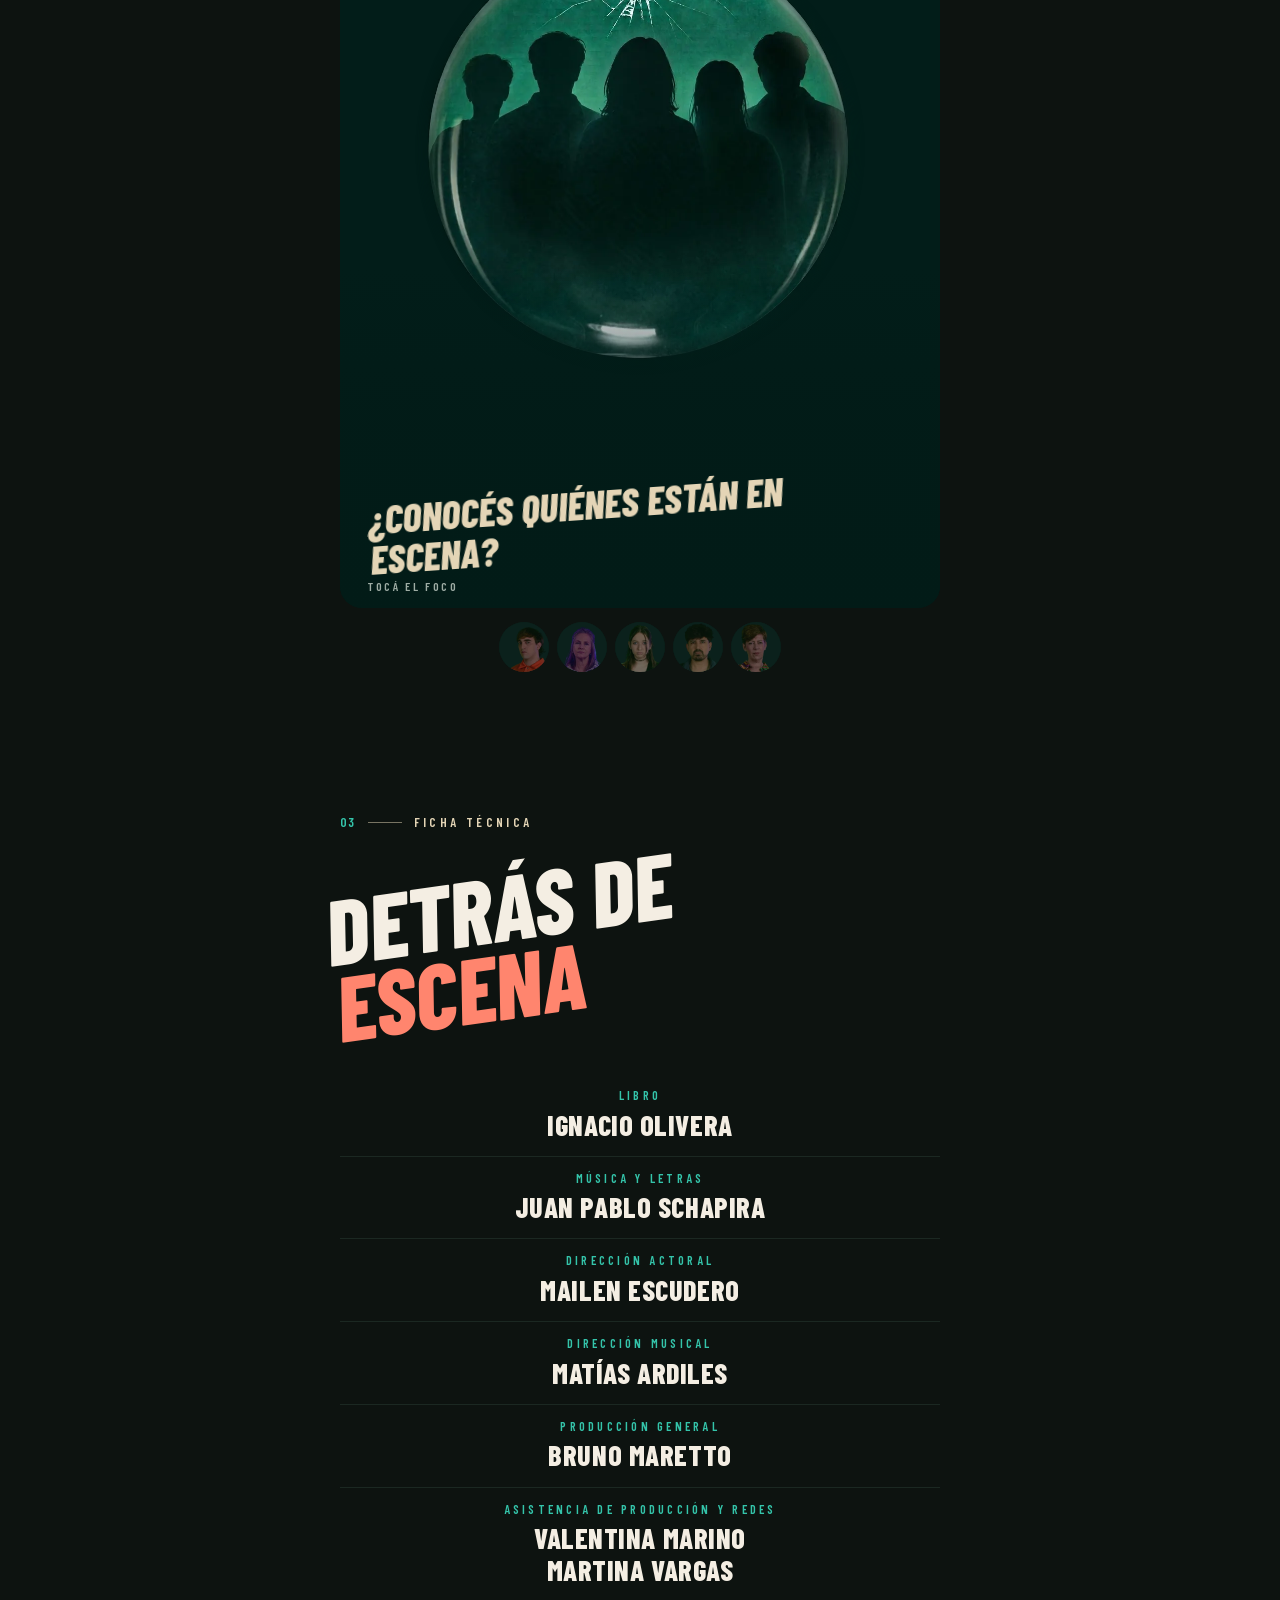
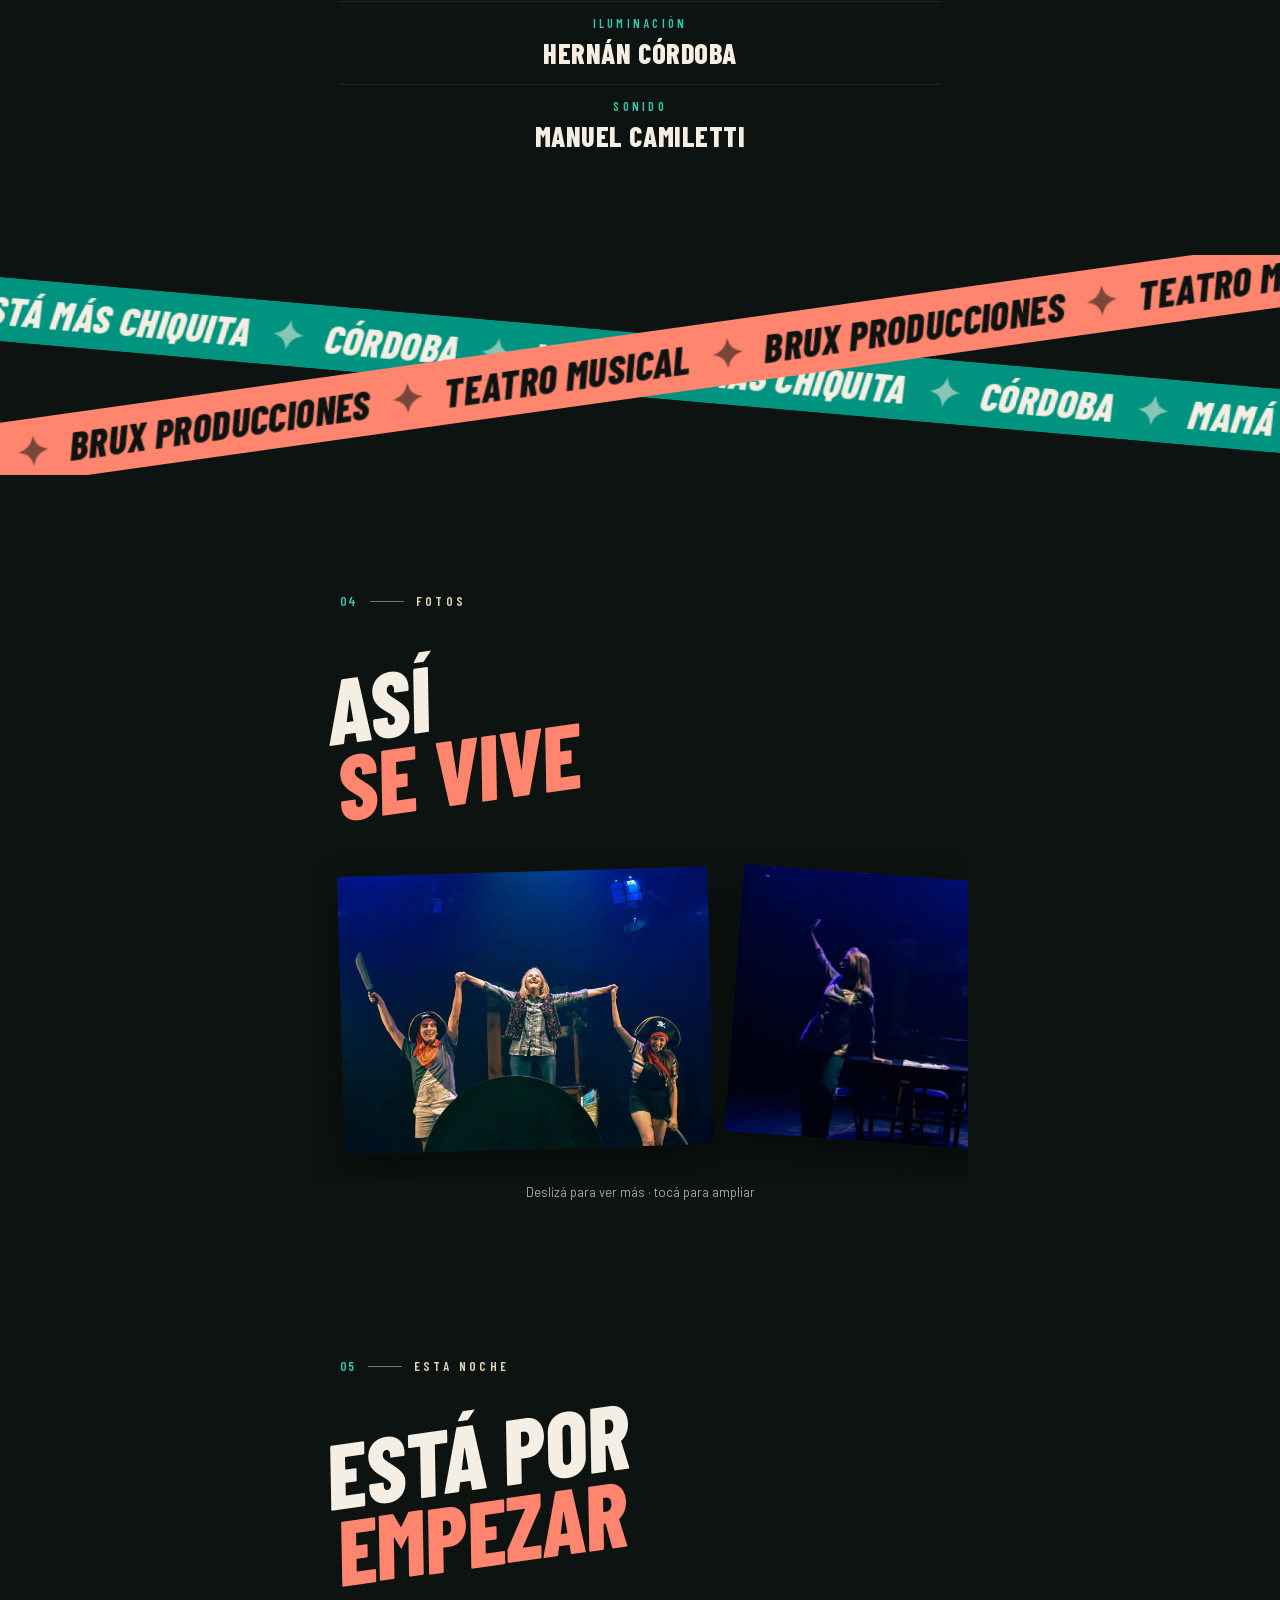
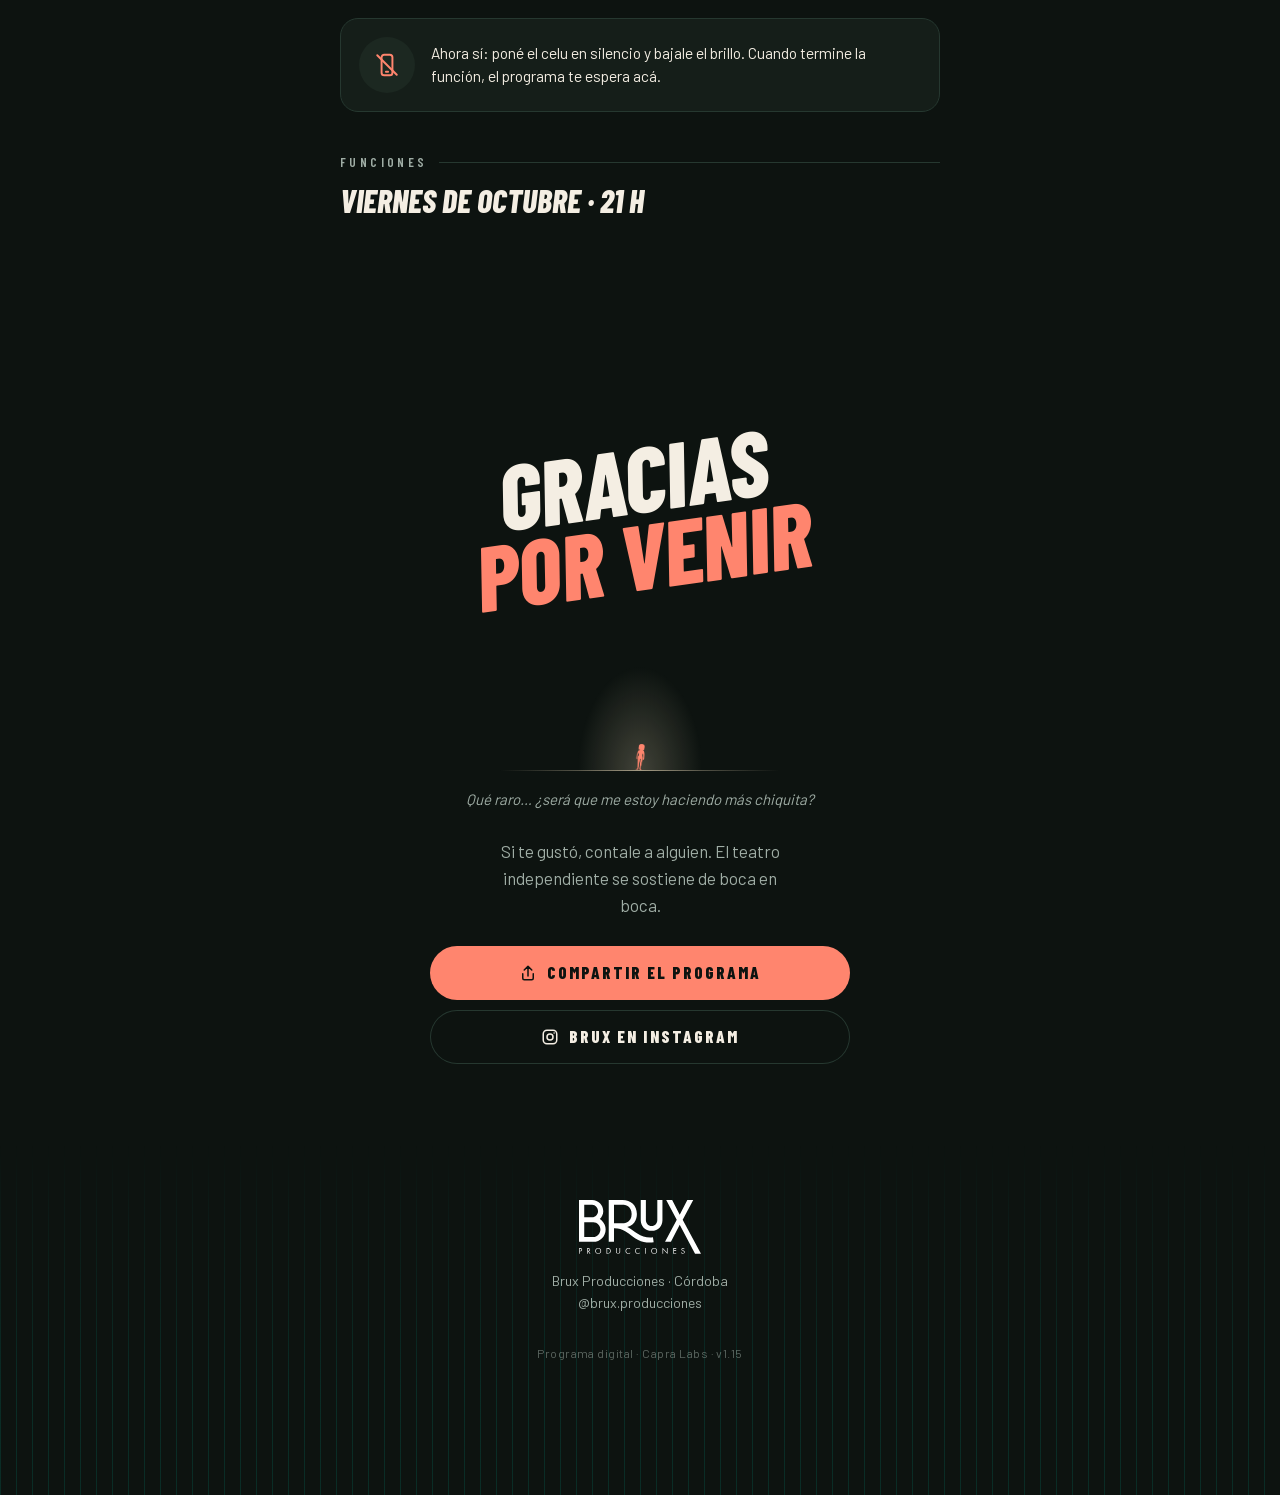
==== commit 157d6f45: "v1.15" ====
--- a/index.html
+++ b/index.html
@@ -20,8 +20,8 @@
 <link rel="apple-touch-icon" href="img/favicon.png">
 <link rel="preload" href="fuentes/barlowcondensed-800i-latin.woff2" as="font" type="font/woff2" crossorigin>
 <link rel="preload" href="fuentes/barlow-400-latin.woff2" as="font" type="font/woff2" crossorigin>
-<link rel="stylesheet" href="fuentes/fuentes.css?v=1.14">
-<link rel="stylesheet" href="estilos.css?v=1.14">
+<link rel="stylesheet" href="fuentes/fuentes.css?v=1.15">
+<link rel="stylesheet" href="estilos.css?v=1.15">
 <script>document.documentElement.classList.add("js");</script>
 </head>
 <body>
@@ -83,7 +83,7 @@
   </div>
 </dialog>
 
-<script src="contenido.js?v=1.14"></script>
-<script src="programa.js?v=1.14"></script>
+<script src="contenido.js?v=1.15"></script>
+<script src="programa.js?v=1.15"></script>
 </body>
 </html>
--- a/estilos.css
+++ b/estilos.css
@@ -295,9 +295,10 @@
 .premio p { margin: 0; font-size: 15px; color: var(--tenue); line-height: 1.5; }
 .duracion { margin-top: 18px; font-size: 15px; color: var(--tenue); }
 
-/* ---------- Elenco y banda: el afiche ----------
-   Todo pasa en una pantalla, sin bajar: el color de fondo, el nombre gigante detrás y la persona adelante (recortada
-   sin fondo, img/elenco/ e img/banda/). Arranca con todos en fila. Solo se animan transform y opacity. */
+/* ---------- Elenco y banda: el foco ----------
+   Todo pasa en una pantalla, sin bajar: el foco de vidrio con las siluetas y, a cada toque, una persona que sale de su
+   silueta, grande, sobre el color del foco, con su nombre gigante detrás (lleno atrás, contorno adelante). Los
+   retratos (img/elenco/, img/banda/) traen el halo de luz de contra. Solo se animan transform y opacity. */
 .e-seg { display: flex; gap: 6px; margin-bottom: 12px; }
 .e-seg button {
   flex: 1; min-height: 44px; padding: 0 10px; border-radius: 999px; border: 1px solid var(--linea); background: transparent; cursor: pointer;
@@ -305,41 +306,48 @@
   transition: background-color .25s ease, color .25s ease, border-color .25s ease;
 }
 .e-seg button[aria-pressed="true"] { background: var(--coral); border-color: var(--coral); color: var(--fondo); }
+/* el fondo es el del foco: verde agua oscuro */
 .e-cuadro {
+  --foco-borde: #021d19; --foco-medio: #0b2e26; --foco-brillo: #1a6a58;
   position: relative; margin: 0 calc(var(--gutter) * -1); height: min(76vh, 700px); height: min(76svh, 700px); overflow: hidden;
-  background: var(--fondo); isolation: isolate; container-type: size;
+  background: var(--foco-borde); isolation: isolate; container-type: size; cursor: pointer;
   touch-action: pan-y; -webkit-user-select: none; user-select: none; -webkit-touch-callout: none;
 }
 @media (min-width: 560px) { .e-cuadro { margin: 0; border-radius: 22px; } }
-/* fondo de color de cada persona: capas planas que se cruzan por opacidad */
-.e-fondo { position: absolute; inset: 0; opacity: 0; transition: opacity .7s ease; }
-.e-fondo[data-k="todos"] { background: radial-gradient(80% 60% at 50% 35%, #1f3a2f, var(--fondo) 75%); }
-.e-fondo.on { opacity: 1; }
-.e-fondo:not(.on) { visibility: hidden; transition: opacity .7s ease, visibility 0s linear .7s; }
+/* adentro del foco: más claro arriba, donde pega la luz */
+.e-fondo {
+  position: absolute; inset: 0; opacity: 0; transition: opacity .8s ease;
+  background: radial-gradient(75% 55% at 50% 30%, var(--foco-brillo), var(--foco-medio) 55%, var(--foco-borde));
+}
+.solo .e-fondo { opacity: 1; }
 /* el nombre gigante: atrás lleno y adelante solo el contorno, así se lee aunque la persona lo tape */
 .e-palabra {
   position: absolute; left: -4%; right: -4%; top: 4%; z-index: 1; margin: 0; text-align: center; white-space: nowrap; pointer-events: none;
-  font: italic 800 27vw/.82 var(--display); font-size: min(27cqw, 30cqh); text-transform: uppercase; letter-spacing: -.01em; color: var(--fondo);
+  font: italic 800 27vw/.82 var(--display); font-size: min(27cqw, 30cqh); text-transform: uppercase; letter-spacing: -.01em; color: #0d3a30;
   opacity: 0; transform: scale(1.14); transition: opacity .45s ease, transform .9s var(--curva);
 }
-.e-palabra[data-k="todos"] { color: var(--coral); top: 6%; }
-.e-palabra.on { opacity: 1; transform: none; transition: opacity .6s ease .12s, transform 1s var(--curva) .08s; }
+.e-palabra.on { opacity: 1; transform: none; transition: opacity .6s ease .15s, transform 1s var(--curva) .1s; }
 .e-palabra:not(.on) { visibility: hidden; transition: opacity .45s ease, transform .9s var(--curva), visibility 0s linear .9s; }
-.e-borde { z-index: 4; color: transparent; -webkit-text-stroke: 1.5px rgba(13, 19, 16, .85); }
-/* la persona: parada abajo y al centro; en fila, cada una se corre con transform (lo calcula programa.js) */
+.e-borde { z-index: 4; color: transparent; -webkit-text-stroke: 1.5px rgba(160, 245, 220, .45); }
+/* la persona: parada abajo y al centro; entra desde su silueta en el foco (el transform lo calcula programa.js) */
 .e-figura {
-  position: absolute; left: 50%; bottom: 0; z-index: 2; height: 86%; padding: 0; border: 0; background: none; cursor: pointer;
-  translate: -50% 0; transform-origin: 50% 100%; opacity: 0; touch-action: pan-y;
-  transition: transform .95s var(--curva), opacity .45s ease;
-}
-.e-figura:nth-of-type(even) { z-index: 3; }
+  position: absolute; left: 50%; bottom: 0; z-index: 2; height: 86%; translate: -50% 0; transform-origin: 50% 10%; opacity: 0; pointer-events: none;
+  transition: transform .6s cubic-bezier(.5, 0, .75, 0), opacity .35s ease;
+}
 .e-figura img { height: 100%; width: auto; max-width: none; }
-.e-figura.on { opacity: 1; }
-.e-figura.activa { z-index: 3; transition: transform 1s var(--curva), opacity .6s ease .1s; }
-.e-figura:not(.on) { visibility: hidden; transition: transform .95s var(--curva), opacity .45s ease, visibility 0s linear .95s; }
-.solo .e-figura:not(.activa) { pointer-events: none; }
-.e-velo { position: absolute; left: 0; right: 0; bottom: 0; height: 50%; z-index: 5; pointer-events: none; background: linear-gradient(rgba(13, 19, 16, 0), rgba(13, 19, 16, .8) 48%, rgba(13, 19, 16, .96)); }
-.e-texto { position: absolute; left: var(--gutter); right: var(--gutter); bottom: 16px; z-index: 6; }
+.e-figura.on { opacity: 1; transition: transform 1.05s var(--curva), opacity .5s ease .12s; }
+.e-figura:not(.on) { visibility: hidden; transition: transform .6s cubic-bezier(.5, 0, .75, 0), opacity .35s ease, visibility 0s linear .6s; }
+/* el foco: tal cual la imagen; al entrar a una persona se agranda hacia su silueta y se desvanece */
+.e-foco {
+  position: absolute; left: 50%; top: 0; z-index: 4; width: min(100%, 72vh); aspect-ratio: 1; padding: 0; border: 0; background: none; cursor: pointer;
+  translate: -50% 0; opacity: 0; transform: scale(2.6); visibility: hidden; touch-action: pan-y;
+  transition: opacity .55s ease, transform 1s cubic-bezier(.55, 0, .7, .3), visibility 0s linear 1s;
+}
+@supports (width: 1cqh) { .e-foco { width: min(100cqw, 66cqh); } }
+.e-foco img { width: 100%; height: 100%; }
+.en-foco .e-foco { opacity: 1; transform: none; visibility: visible; transition: opacity .8s ease .1s, transform 1.1s var(--curva); }
+.e-velo { position: absolute; left: 0; right: 0; bottom: 0; height: 50%; z-index: 5; pointer-events: none; background: linear-gradient(rgba(2, 27, 23, 0), rgba(2, 27, 23, .82) 48%, rgba(2, 27, 23, .97)); }
+.e-texto { position: absolute; left: var(--gutter); right: var(--gutter); bottom: 16px; z-index: 6; cursor: auto; }
 .e-papel { margin: 0 0 8px; font: 700 14px/1 var(--display); letter-spacing: .2em; text-transform: uppercase; color: var(--arena); }
 .e-pill {
   display: inline-block; margin: 0; padding: 9px 16px 7px; border-radius: 999px; background: var(--tono, var(--coral)); color: #14211b;
@@ -358,7 +366,7 @@
 .e-texto.sale { opacity: 0; transition: opacity .2s ease; }
 .e-caras { display: flex; justify-content: center; gap: 8px; margin-top: 14px; }
 .e-cara {
-  position: relative; width: 50px; height: 50px; padding: 0; border: 0; border-radius: 50%; cursor: pointer; background: var(--tono, var(--superficie-2));
+  position: relative; width: 50px; height: 50px; padding: 0; border: 0; border-radius: 50%; cursor: pointer; background: #0b2e26;
   touch-action: manipulation; transition: transform .35s var(--curva);
 }
 .e-cara img { width: 100%; height: 100%; border-radius: 50%; object-fit: cover; }
@@ -366,21 +374,8 @@
 .e-cara.activa { transform: translateY(-4px); }
 .e-cara.activa::after { opacity: 0; }
 .e-cara .aro { position: absolute; inset: -4px; z-index: 1; width: calc(100% + 8px); height: calc(100% + 8px); rotate: -90deg; pointer-events: none; }
-.e-cara .aro circle { fill: none; stroke: var(--texto); stroke-width: 2.4; stroke-dasharray: 100; stroke-dashoffset: 100; stroke-linecap: round; }
+.e-cara .aro circle { fill: none; stroke: #7ef0cf; stroke-width: 2.4; stroke-dasharray: 100; stroke-dashoffset: 100; stroke-linecap: round; transition: stroke-dashoffset .6s var(--curva); }
 .e-cara.activa .aro circle { stroke-dashoffset: 0; }
-.e-cara.activa.corre .aro circle { animation: e-aro var(--t, 5.2s) linear both; }
-@keyframes e-aro { from { stroke-dashoffset: 100; } to { stroke-dashoffset: 0; } }
-/* al principio, las imágenes del foco que armaron (tal cual, solo se funden una en otra) */
-.e-foco {
-  position: absolute; left: 50%; top: 0; z-index: 4; width: min(100%, 72vh); aspect-ratio: 1; padding: 0; border: 0; background: none; cursor: pointer;
-  translate: -50% 0; opacity: 0; visibility: hidden; touch-action: pan-y; transition: opacity .8s ease, visibility 0s linear .8s;
-}
-@supports (width: 1cqh) { .e-foco { width: min(100cqw, 66cqh); } }
-.en-foco .e-foco { opacity: 1; visibility: visible; transition: opacity .6s ease; }
-.e-foco img { position: absolute; inset: 0; width: 100%; height: 100%; opacity: 0; transition: opacity .9s ease; }
-.e-foco img.on { opacity: 1; }
-/* al aparecer todos juntos, de a uno */
-.e-cuadro:not(.solo) .e-figura.on { transition: transform .95s var(--curva), opacity .6s ease calc(.2s + var(--k) * 90ms); }
 
 /* ---------- Canciones ---------- */
 .canciones { list-style: none; margin: 0; padding: 0; counter-reset: c; }
@@ -561,10 +556,10 @@
   .titulo-obra { margin: calc(var(--tw) * .07) 0 calc(var(--tw) * .08); }
   .deslizar { display: none; }
   .seccion { padding-top: 64px; }
-  /* afiche apaisado: la persona a la izquierda, el texto a la derecha */
+  /* apaisado: la persona a la izquierda, el texto a la derecha */
   .e-cuadro { height: 78vh; height: 78svh; }
   .solo .e-figura { left: 28%; height: 92%; }
-  .e-velo { left: auto; top: 0; width: 58%; height: auto; background: linear-gradient(90deg, transparent, rgba(6, 11, 9, .85) 35%, rgba(6, 11, 9, .95)); }
+  .e-velo { left: auto; top: 0; width: 58%; height: auto; background: linear-gradient(90deg, rgba(2, 27, 23, 0), rgba(2, 27, 23, .85) 35%, rgba(2, 27, 23, .96)); }
   .e-texto { left: 50%; }
   .e-texto.abierto .e-bio { max-height: 44svh; }
 }
@@ -607,6 +602,6 @@
   .menu-lista a { transform: none; }
   .visor[open] .visor-pista { animation: none; }
   .dock-nombre.cambia { animation: none; }
-  .e-figura, .e-figura.activa, .e-figura:not(.on), .e-cuadro:not(.solo) .e-figura.on, .e-palabra, .e-palabra.on, .e-foco, .en-foco .e-foco { transition-property: opacity, visibility; }
+  .e-figura, .e-figura.on, .e-figura:not(.on), .e-palabra, .e-palabra.on, .e-foco, .en-foco .e-foco { transition-property: opacity, visibility; }
   .e-cara.activa { transform: none; }
 }
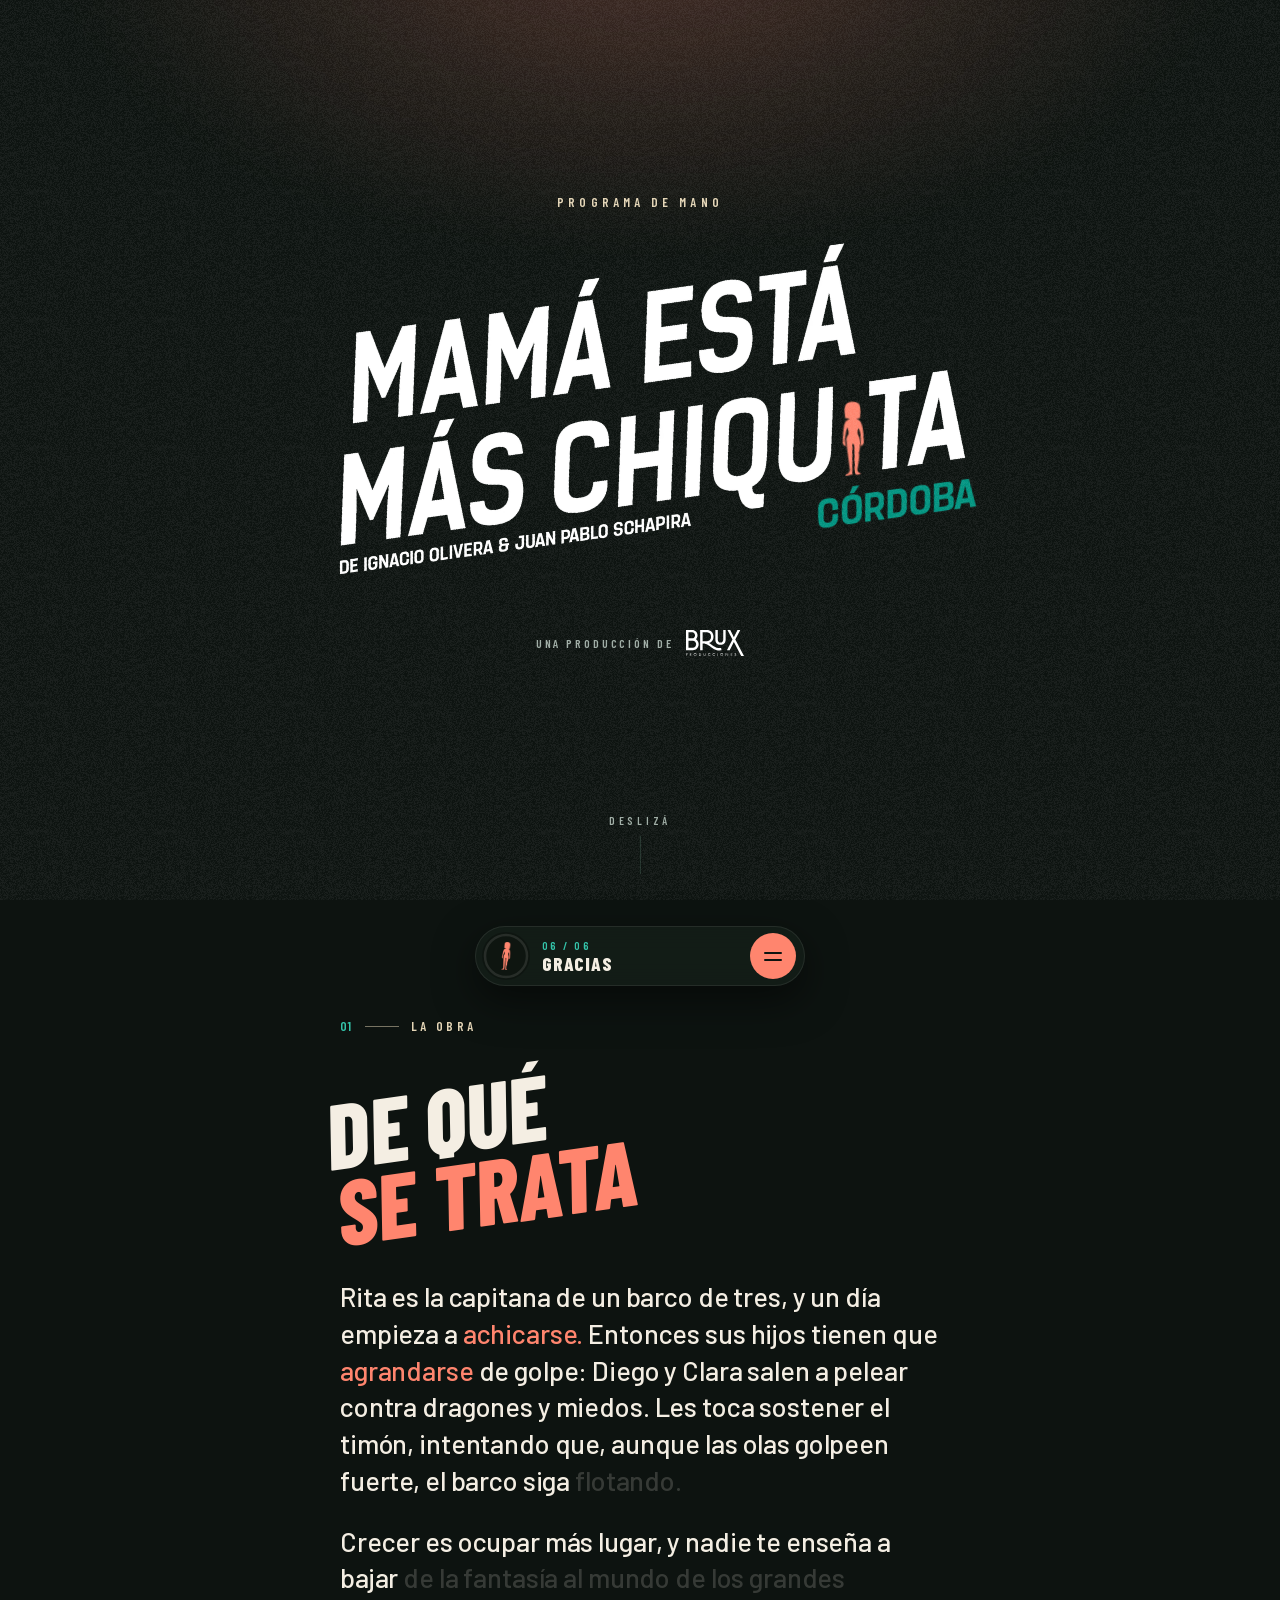
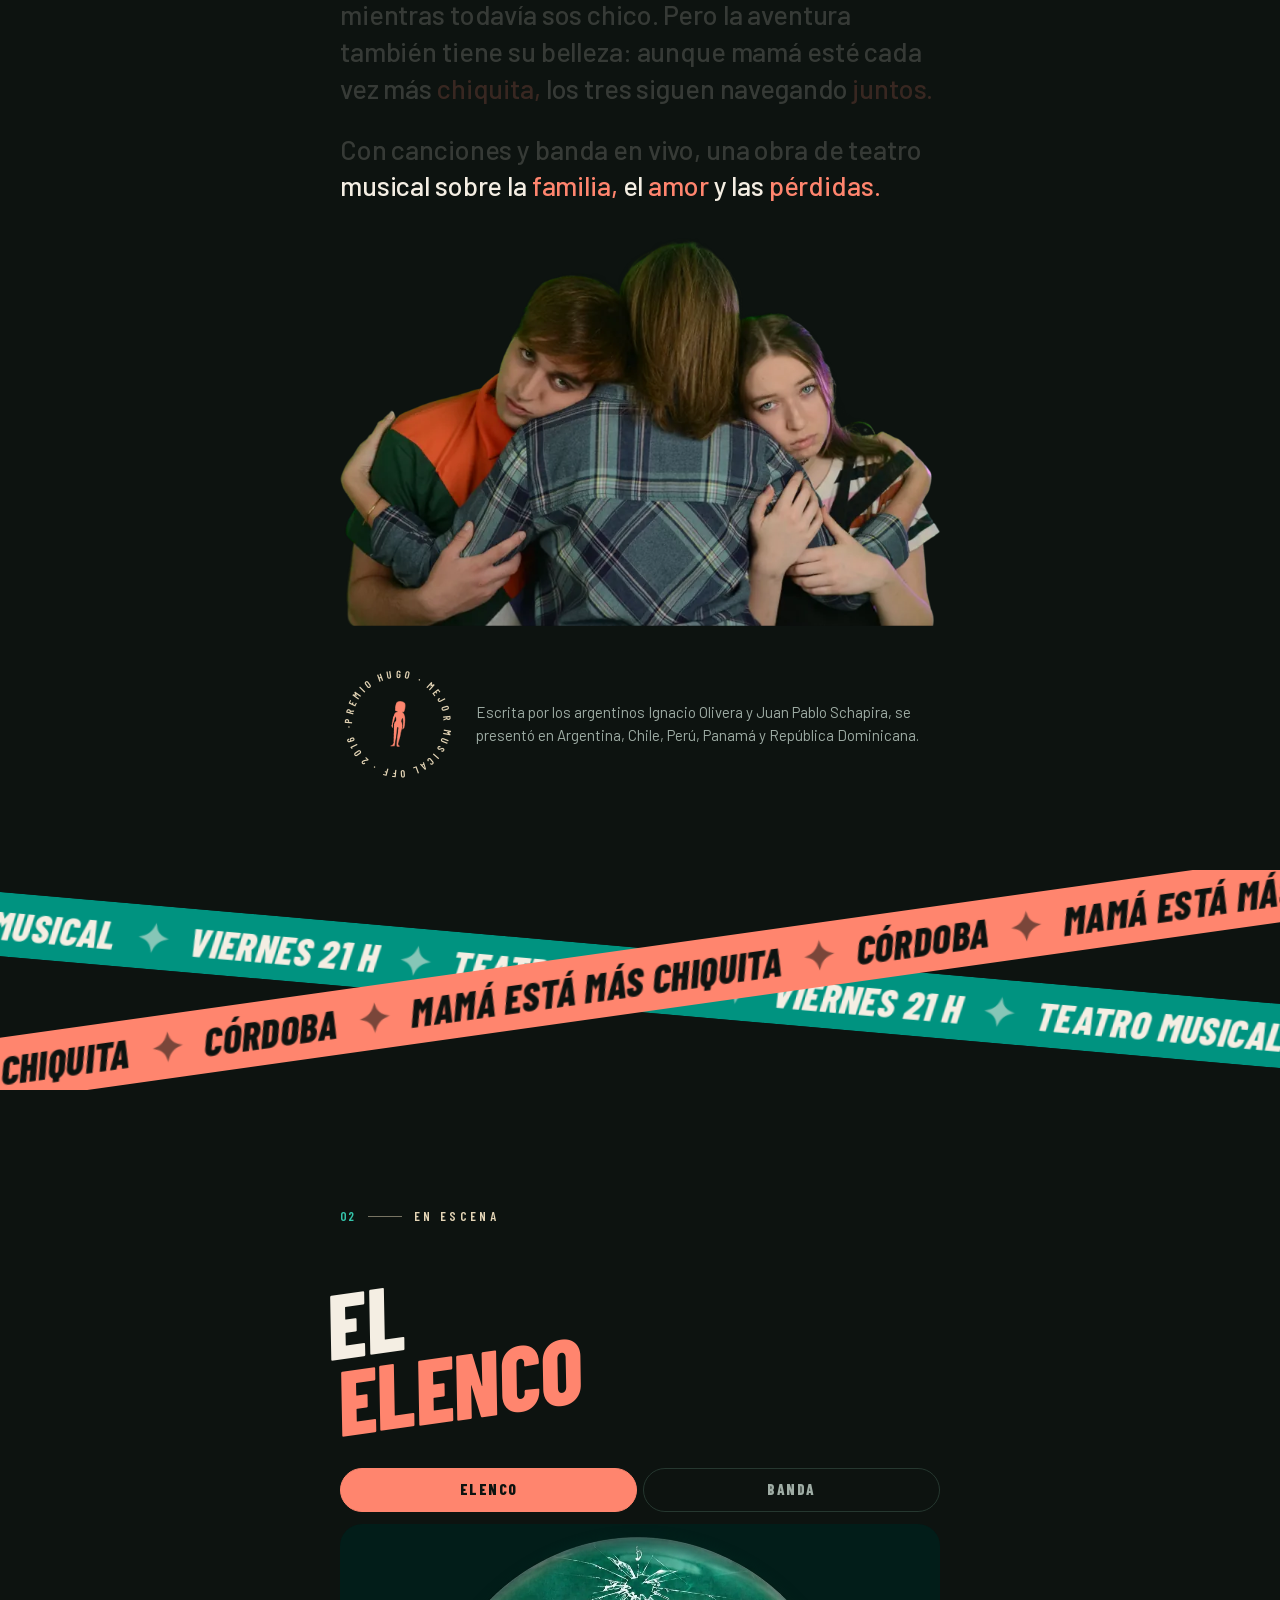
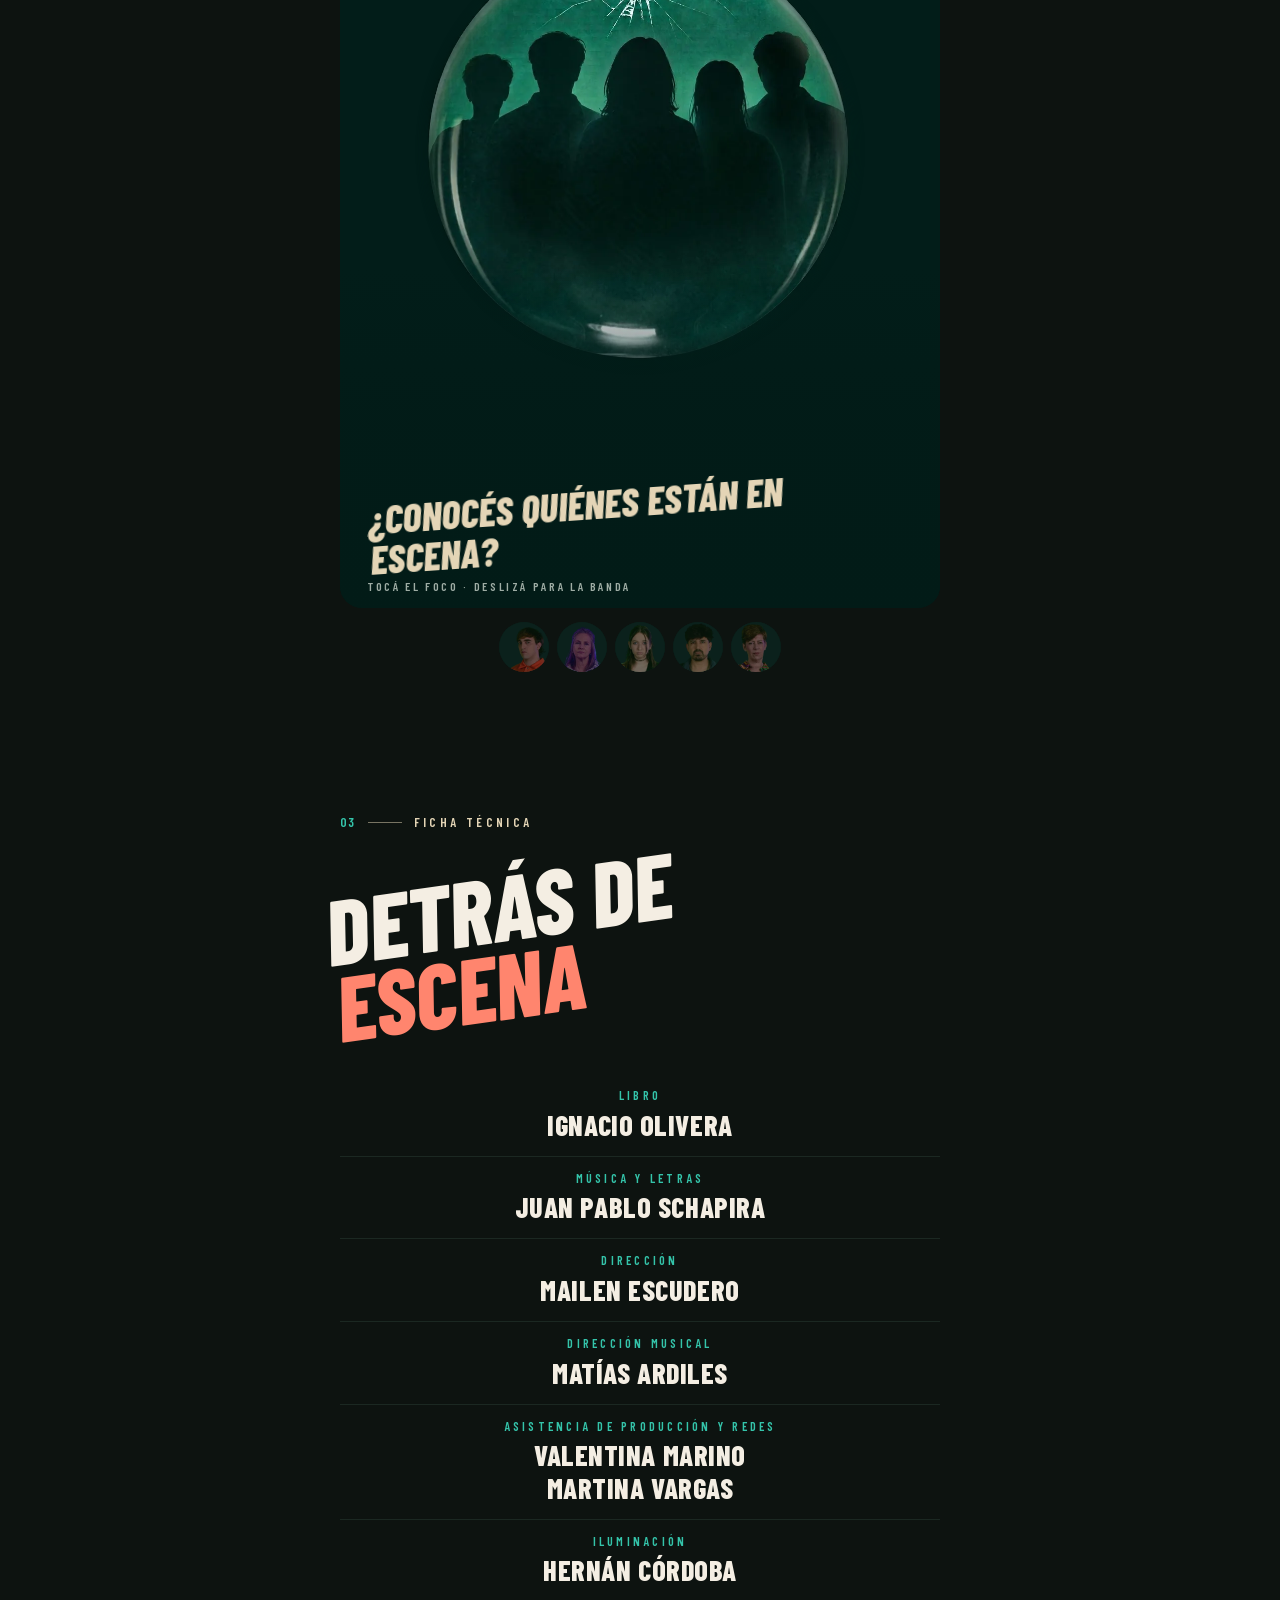
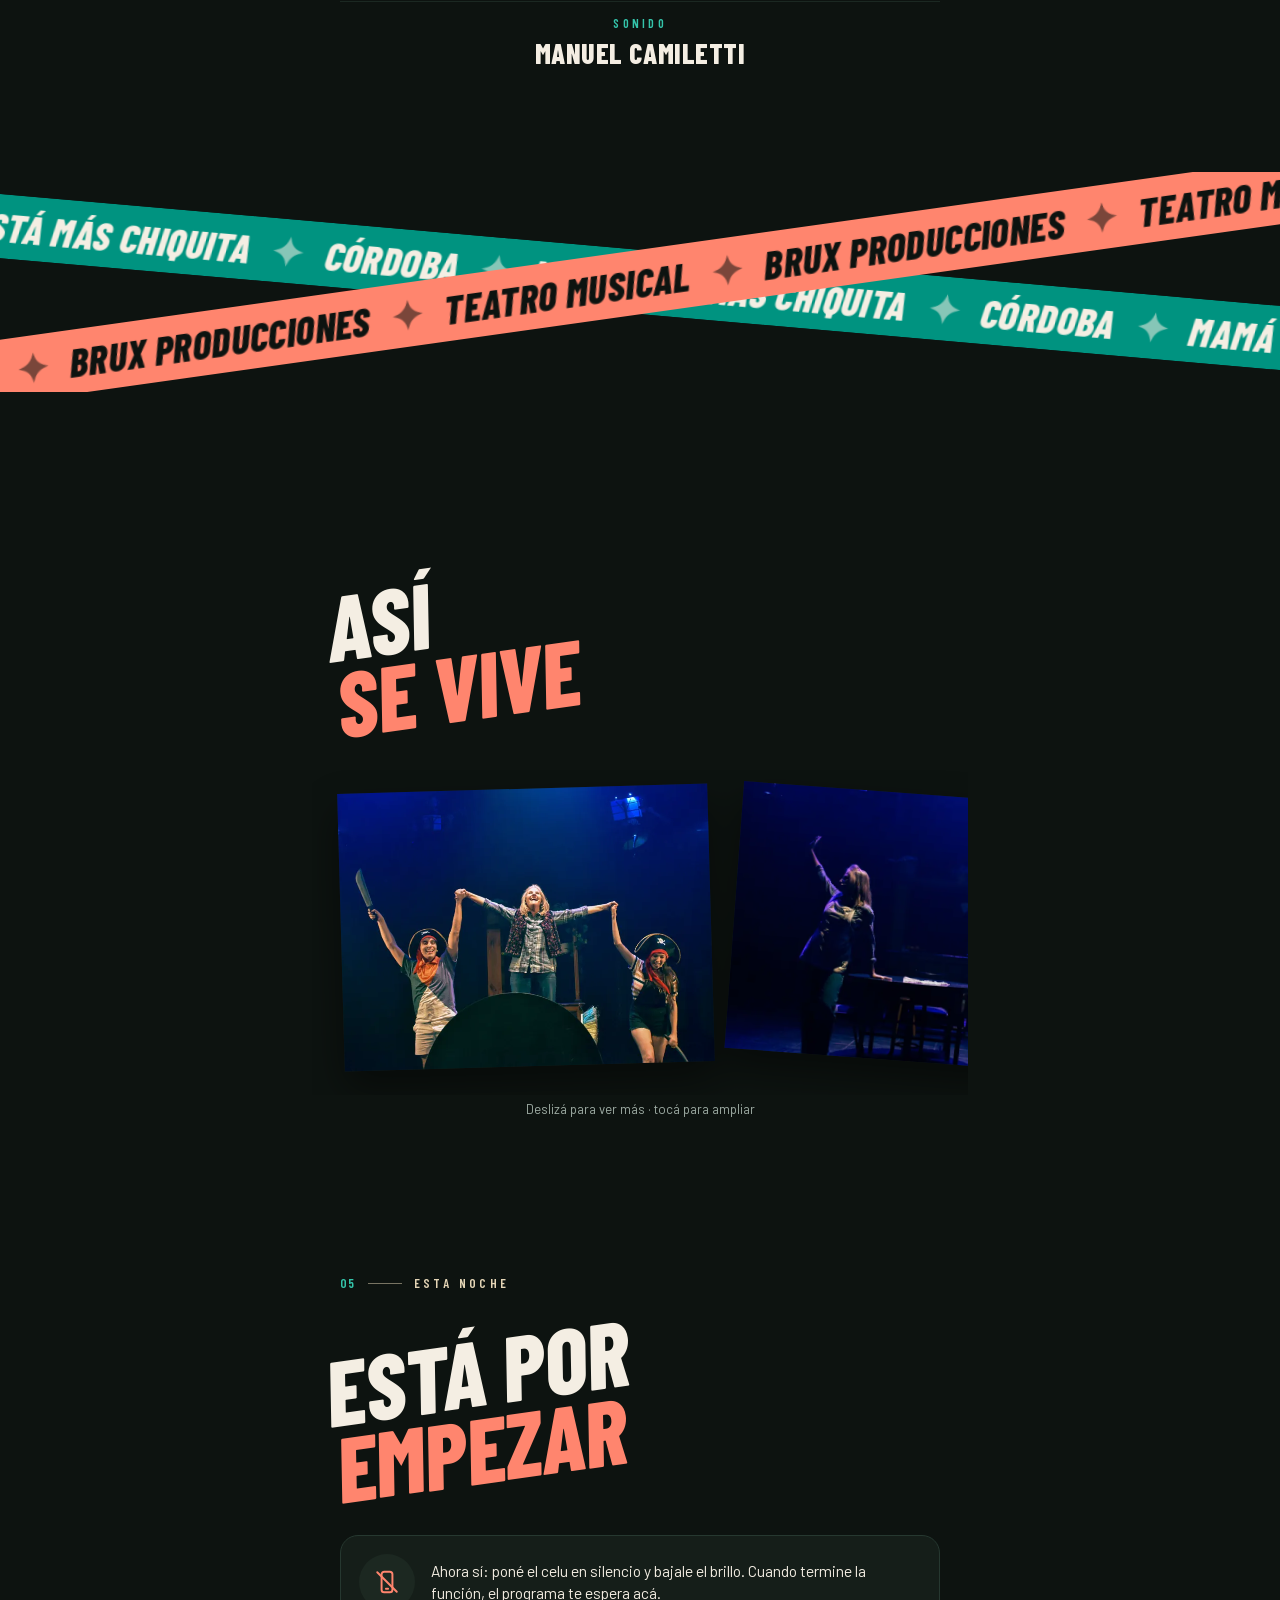
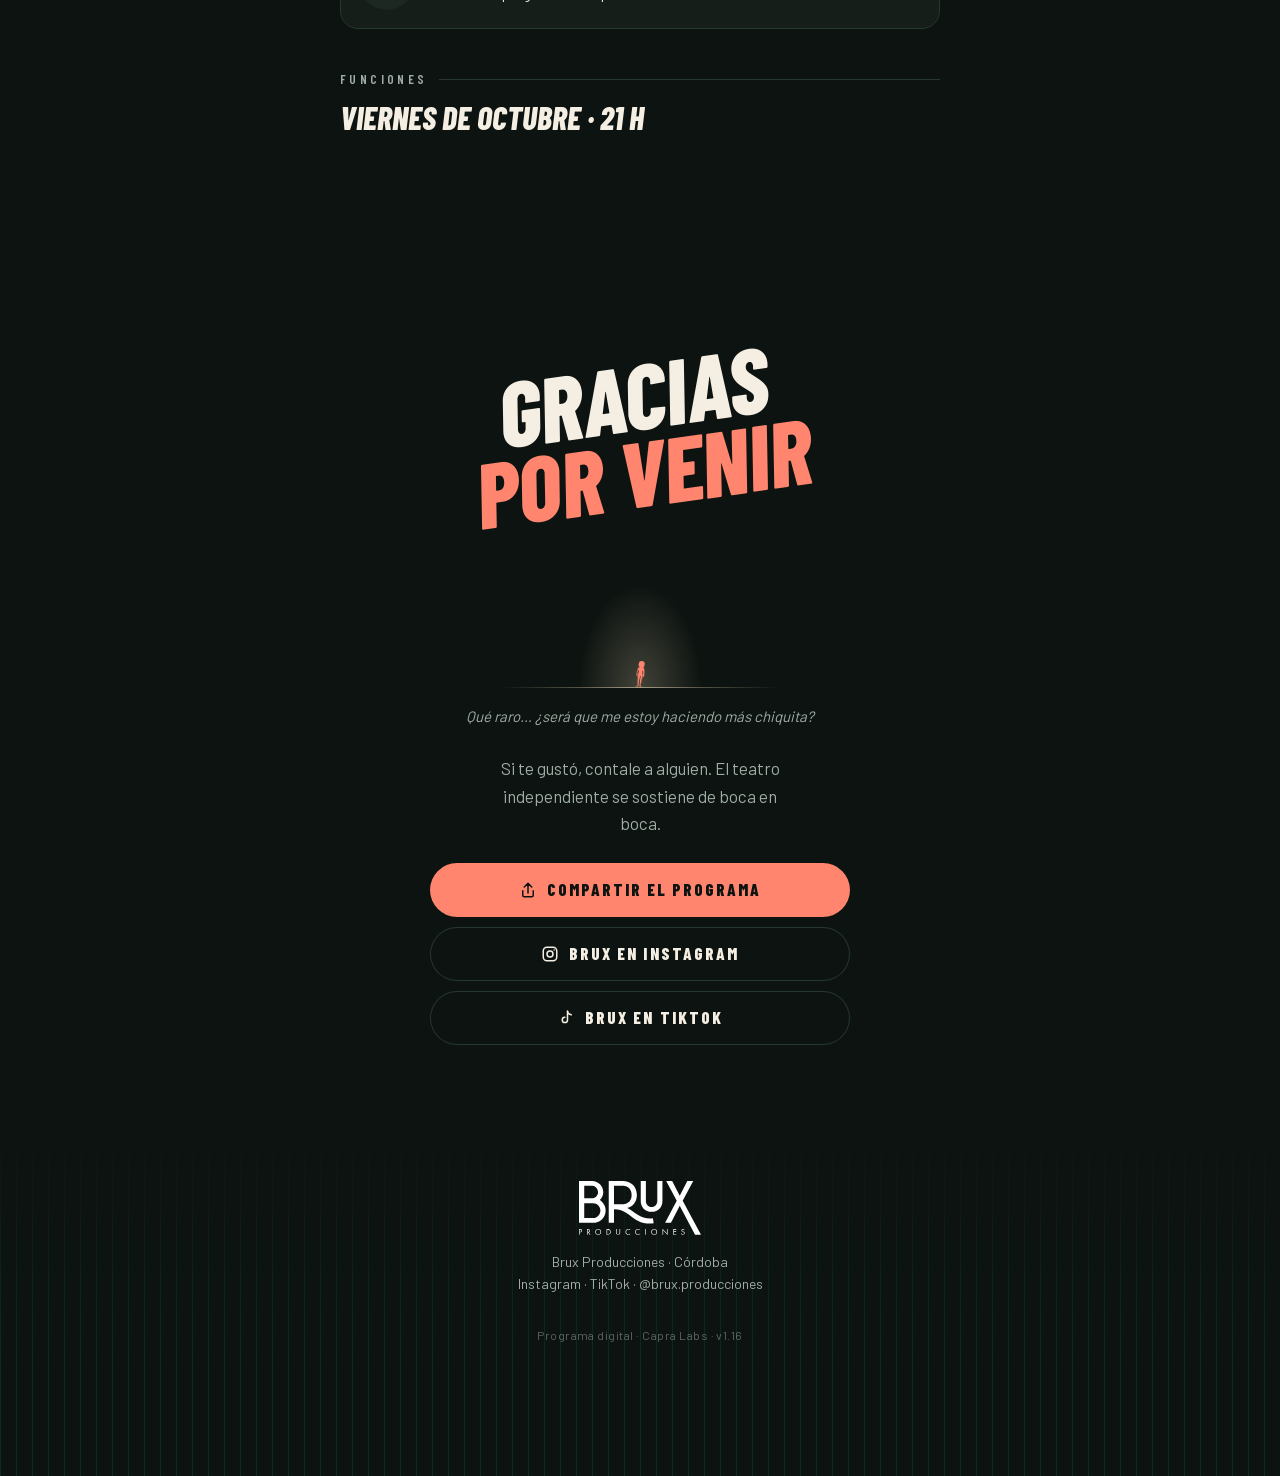
==== commit 9c5b7aca: "v1.16" ====
--- a/index.html
+++ b/index.html
@@ -20,8 +20,8 @@
 <link rel="apple-touch-icon" href="img/favicon.png">
 <link rel="preload" href="fuentes/barlowcondensed-800i-latin.woff2" as="font" type="font/woff2" crossorigin>
 <link rel="preload" href="fuentes/barlow-400-latin.woff2" as="font" type="font/woff2" crossorigin>
-<link rel="stylesheet" href="fuentes/fuentes.css?v=1.15">
-<link rel="stylesheet" href="estilos.css?v=1.15">
+<link rel="stylesheet" href="fuentes/fuentes.css?v=1.16">
+<link rel="stylesheet" href="estilos.css?v=1.16">
 <script>document.documentElement.classList.add("js");</script>
 </head>
 <body>
@@ -83,7 +83,7 @@
   </div>
 </dialog>
 
-<script src="contenido.js?v=1.15"></script>
-<script src="programa.js?v=1.15"></script>
+<script src="contenido.js?v=1.16"></script>
+<script src="programa.js?v=1.16"></script>
 </body>
 </html>
--- a/estilos.css
+++ b/estilos.css
@@ -314,6 +314,10 @@
   touch-action: pan-y; -webkit-user-select: none; user-select: none; -webkit-touch-callout: none;
 }
 @media (min-width: 560px) { .e-cuadro { margin: 0; border-radius: 22px; } }
+/* al pasar de elenco a banda (o al revés) el cuadro entra desde el costado */
+.e-cuadro.entra-der { animation: e-desliza .55s var(--curva) both; --dx: 18%; }
+.e-cuadro.entra-izq { animation: e-desliza .55s var(--curva) both; --dx: -18%; }
+@keyframes e-desliza { from { opacity: 0; transform: translateX(var(--dx)); } }
 /* adentro del foco: más claro arriba, donde pega la luz */
 .e-fondo {
   position: absolute; inset: 0; opacity: 0; transition: opacity .8s ease;
@@ -603,5 +607,7 @@
   .visor[open] .visor-pista { animation: none; }
   .dock-nombre.cambia { animation: none; }
   .e-figura, .e-figura.on, .e-figura:not(.on), .e-palabra, .e-palabra.on, .e-foco, .en-foco .e-foco { transition-property: opacity, visibility; }
+  .e-cuadro.entra-der, .e-cuadro.entra-izq { animation-name: e-aparece; }
+  @keyframes e-aparece { from { opacity: 0; } }
   .e-cara.activa { transform: none; }
 }
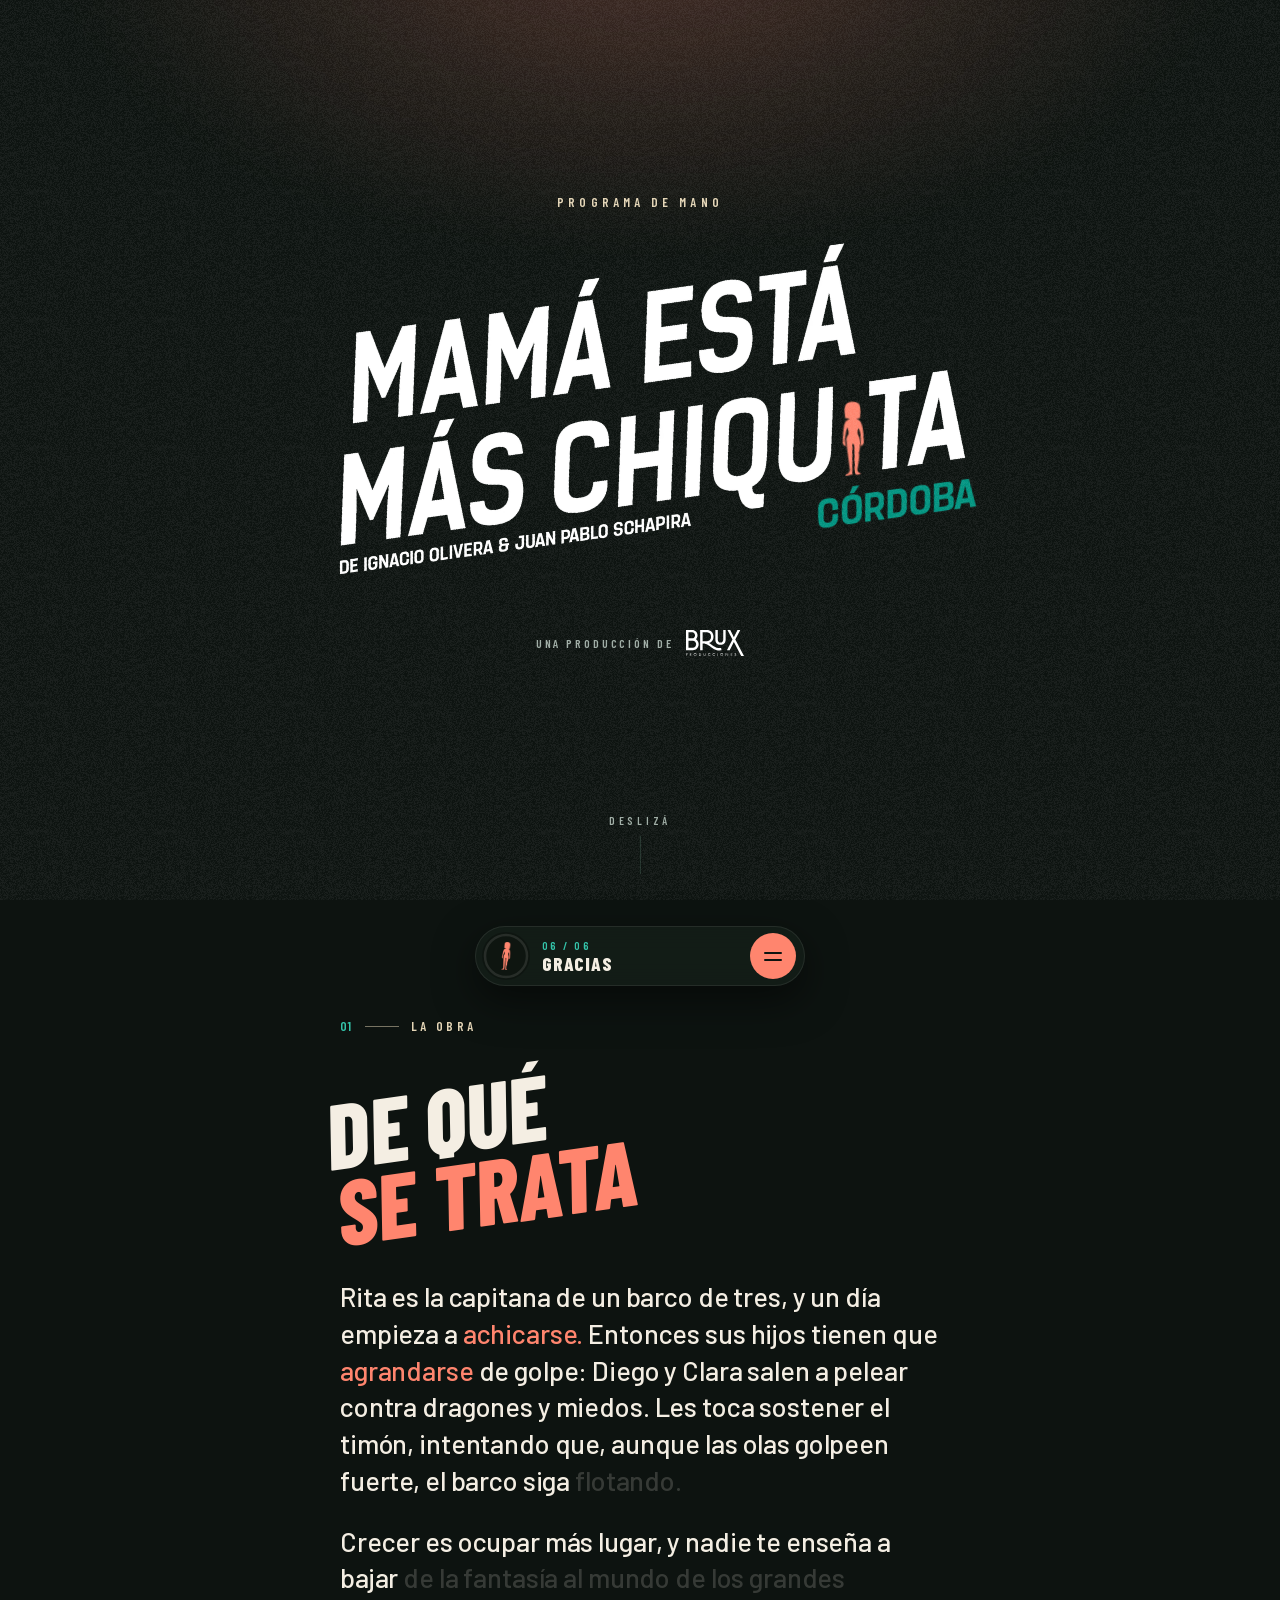
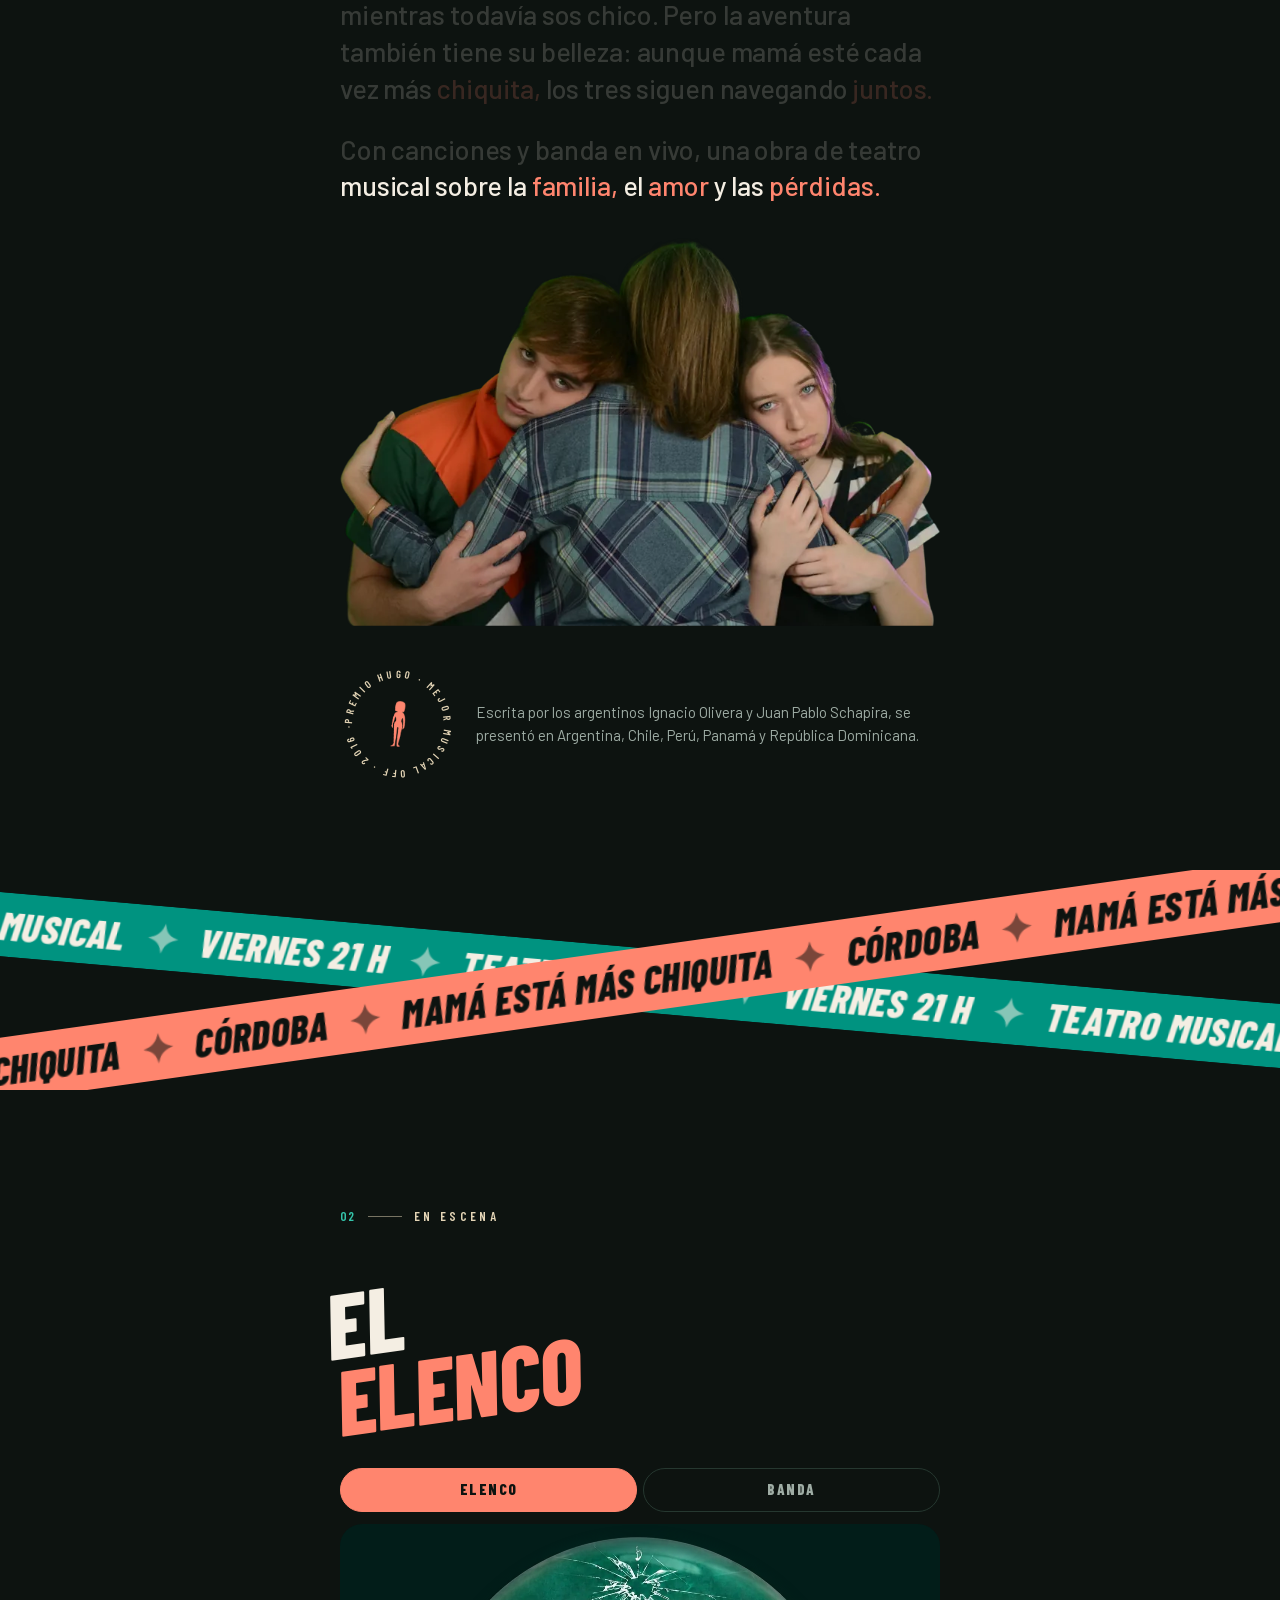
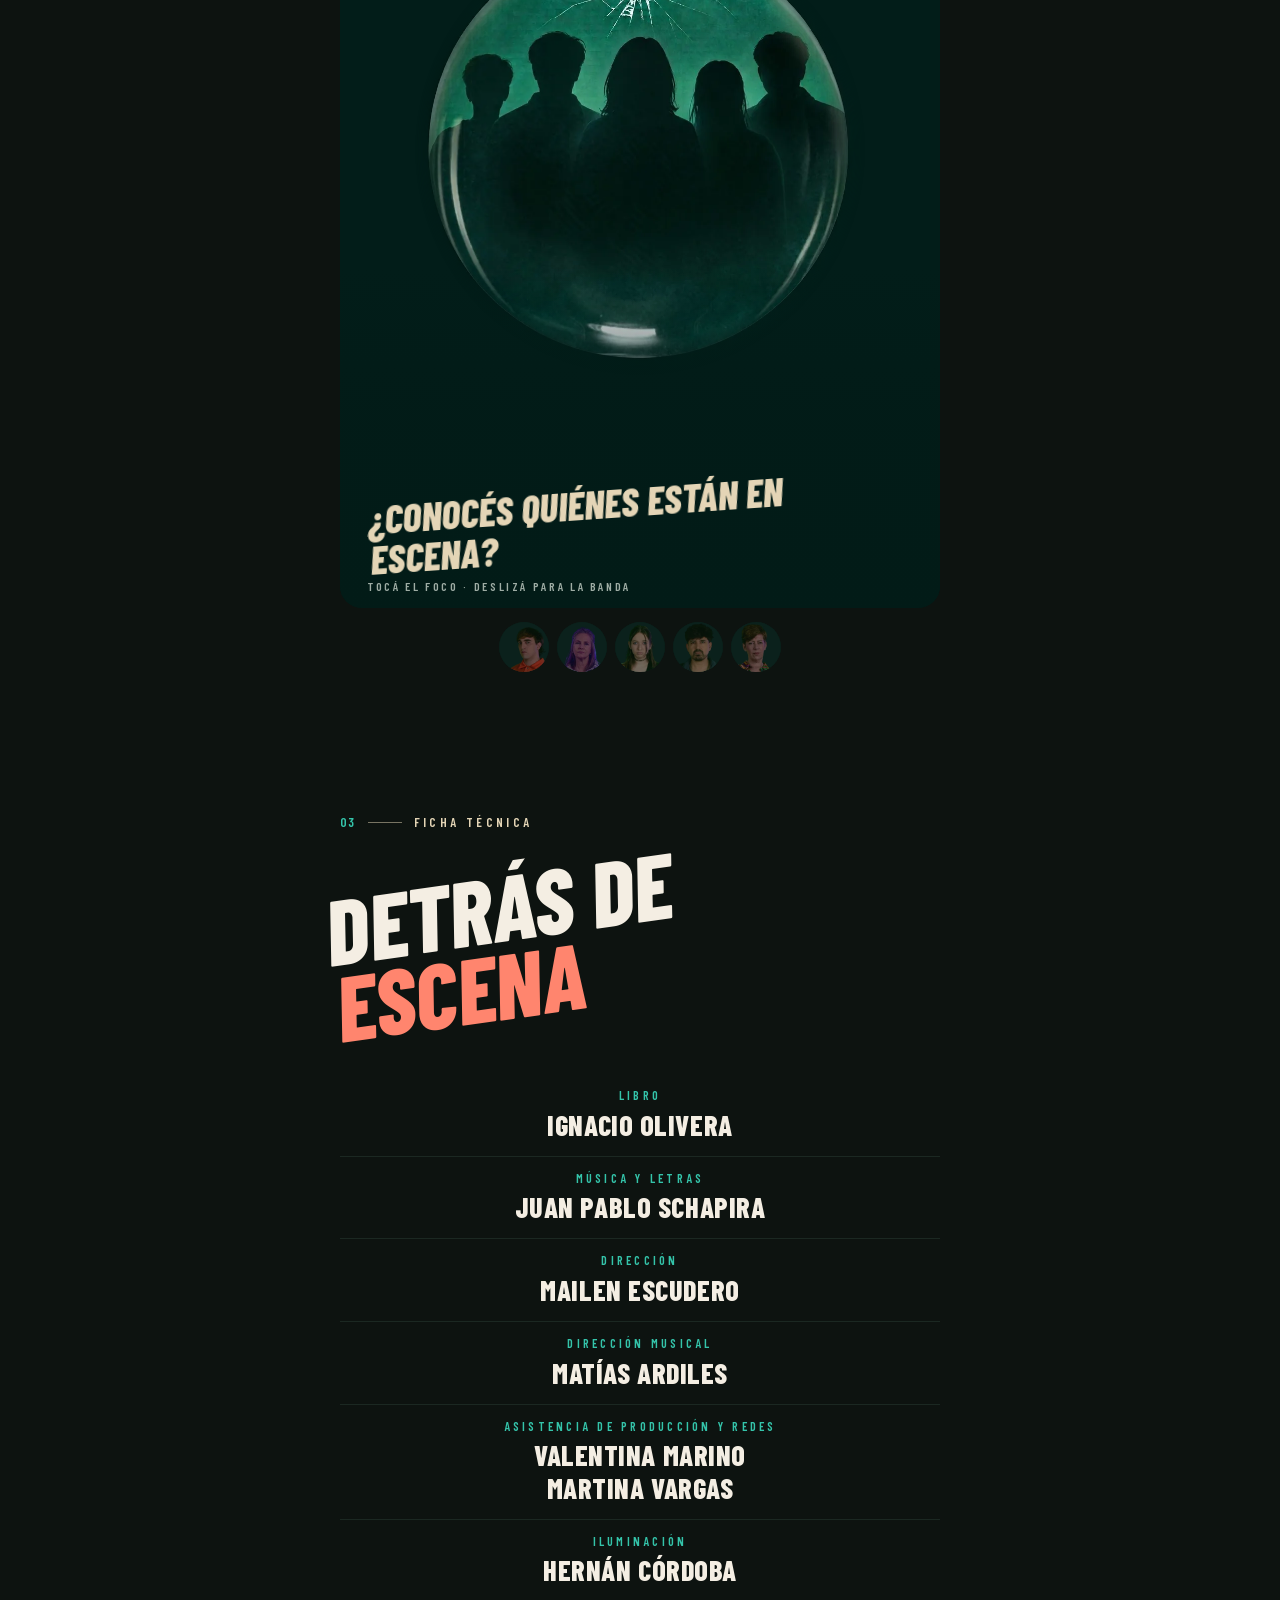
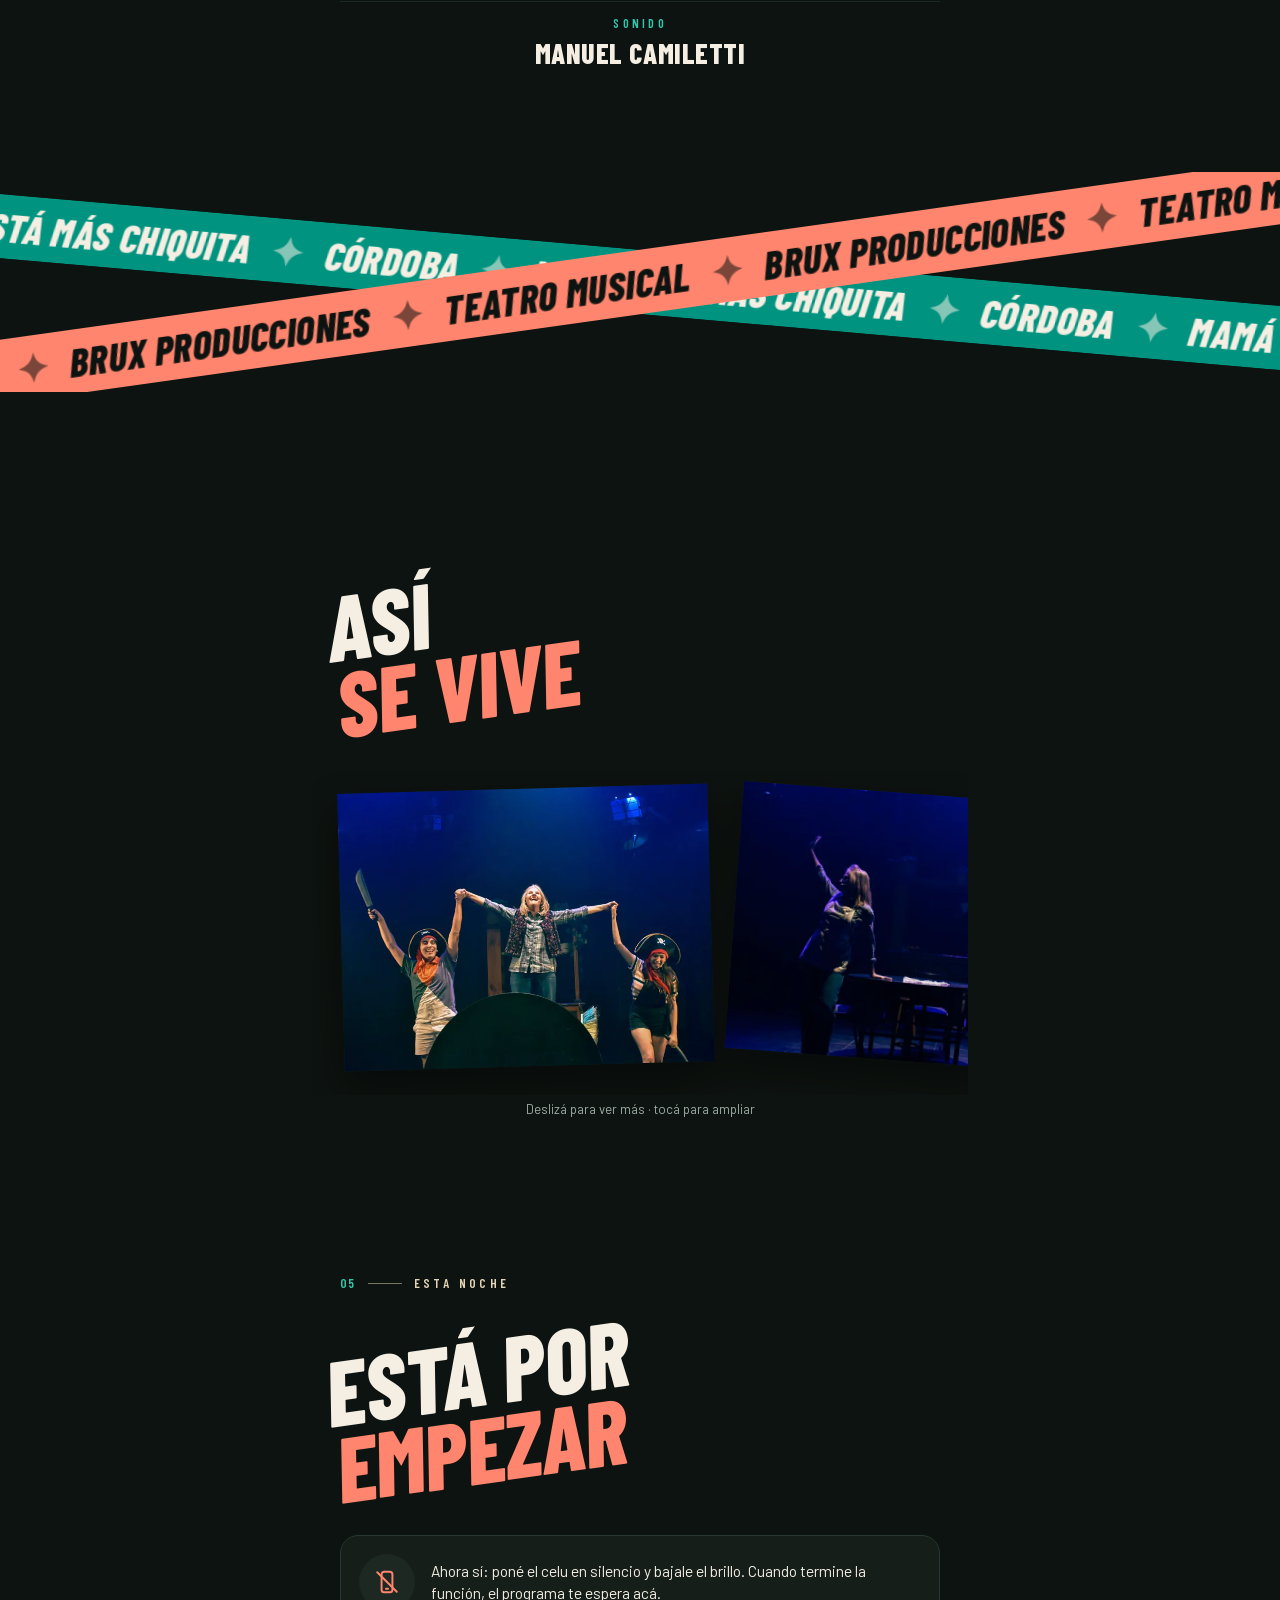
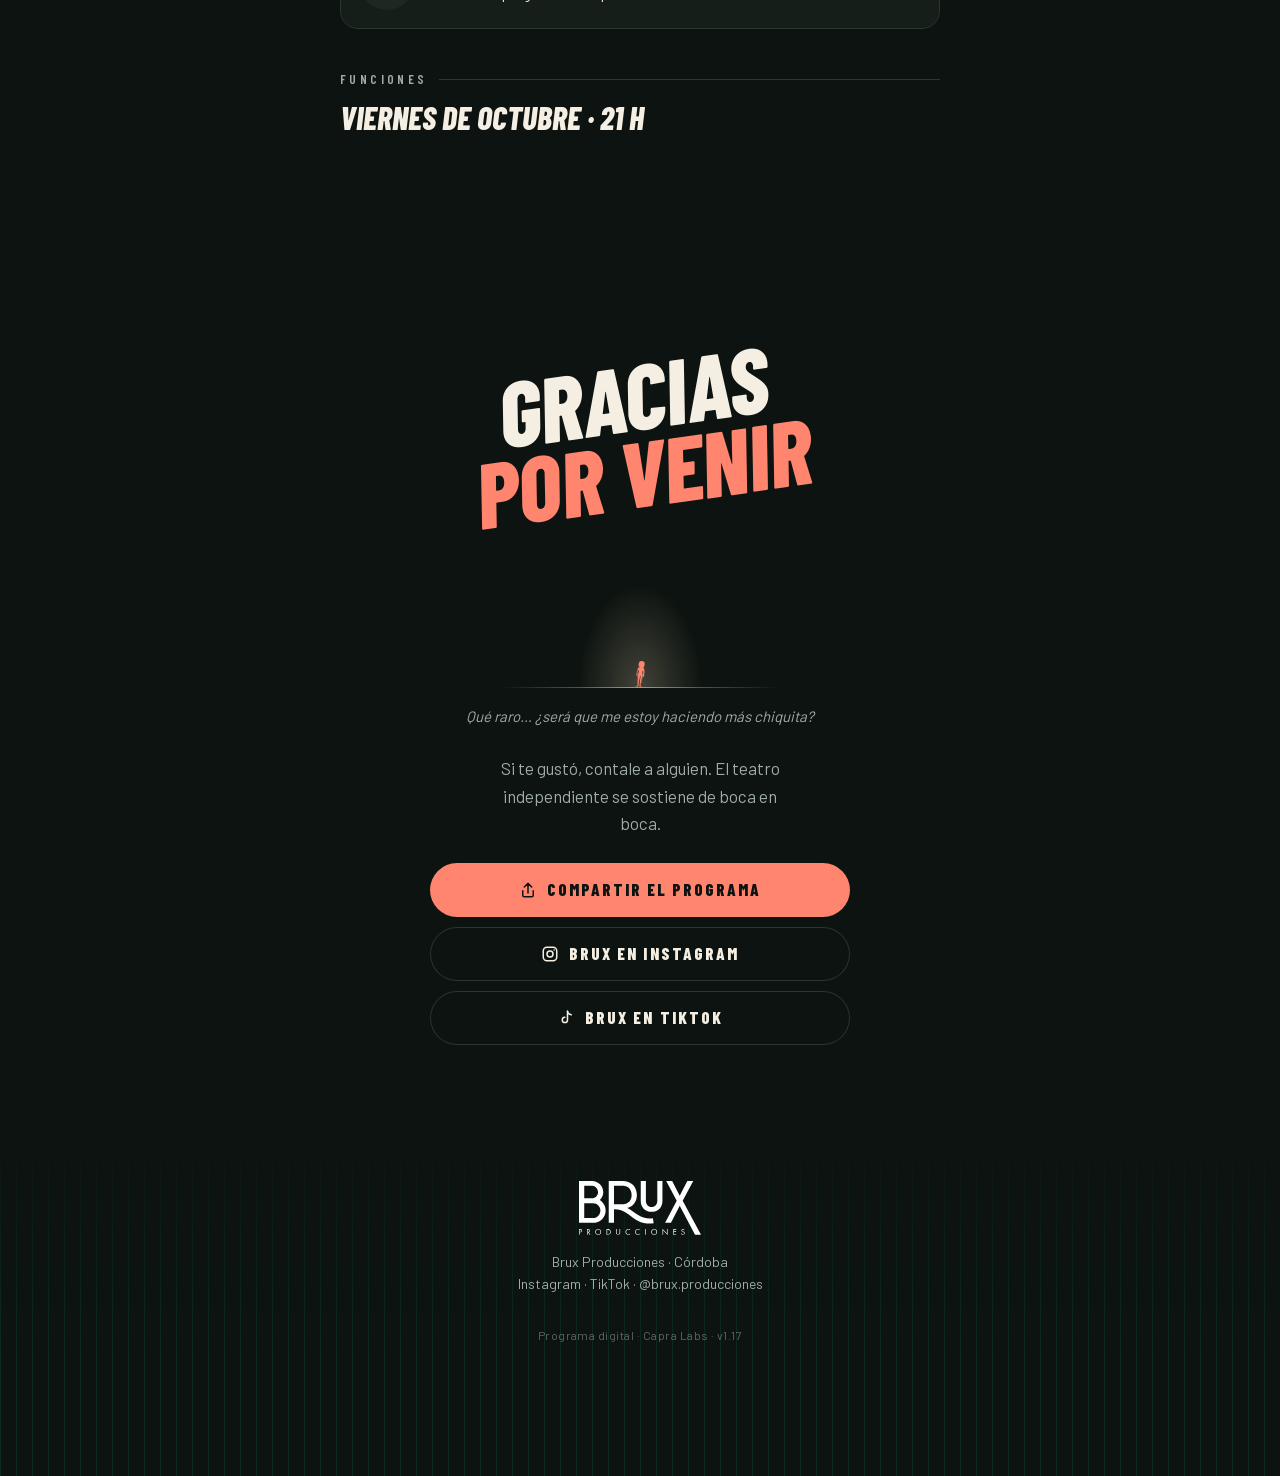
==== commit 627b936e: "v1.17" ====
--- a/index.html
+++ b/index.html
@@ -20,8 +20,8 @@
 <link rel="apple-touch-icon" href="img/favicon.png">
 <link rel="preload" href="fuentes/barlowcondensed-800i-latin.woff2" as="font" type="font/woff2" crossorigin>
 <link rel="preload" href="fuentes/barlow-400-latin.woff2" as="font" type="font/woff2" crossorigin>
-<link rel="stylesheet" href="fuentes/fuentes.css?v=1.16">
-<link rel="stylesheet" href="estilos.css?v=1.16">
+<link rel="stylesheet" href="fuentes/fuentes.css?v=1.17">
+<link rel="stylesheet" href="estilos.css?v=1.17">
 <script>document.documentElement.classList.add("js");</script>
 </head>
 <body>
@@ -83,7 +83,7 @@
   </div>
 </dialog>
 
-<script src="contenido.js?v=1.16"></script>
-<script src="programa.js?v=1.16"></script>
+<script src="contenido.js?v=1.17"></script>
+<script src="programa.js?v=1.17"></script>
 </body>
 </html>
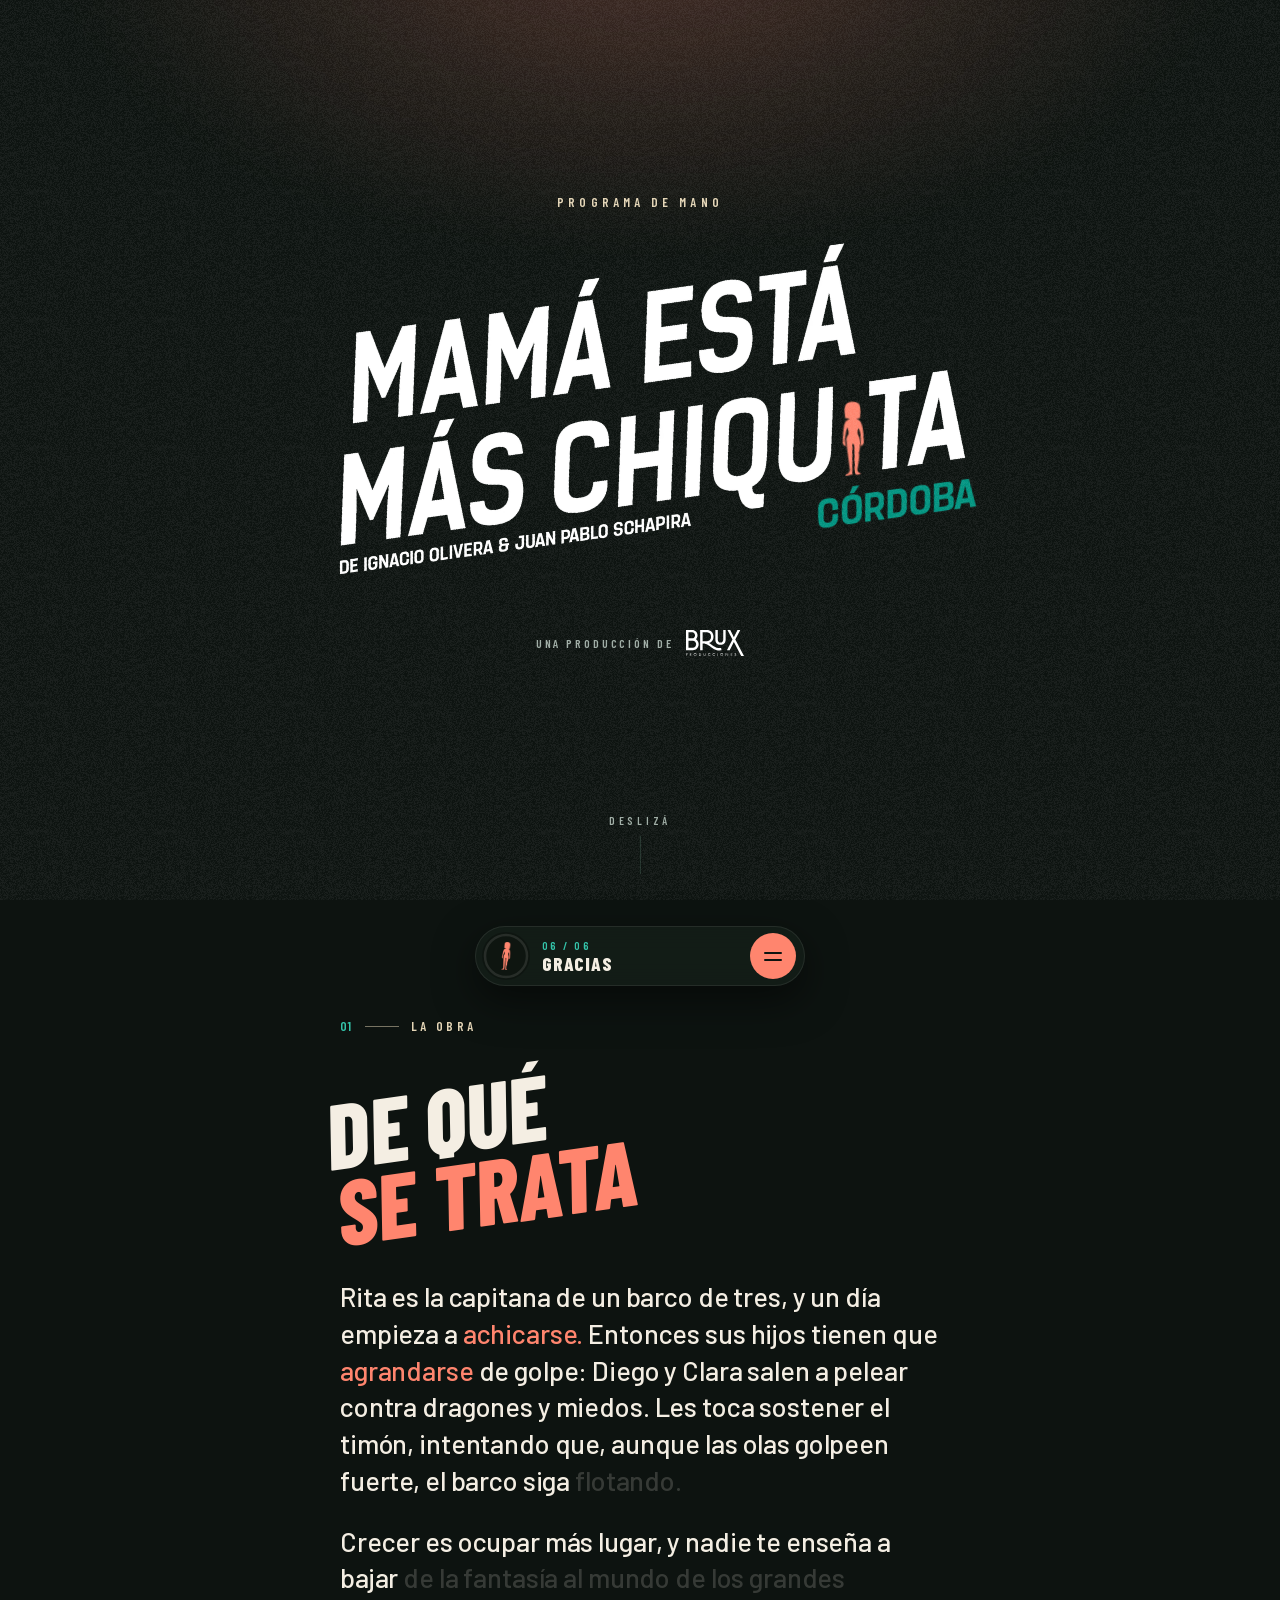
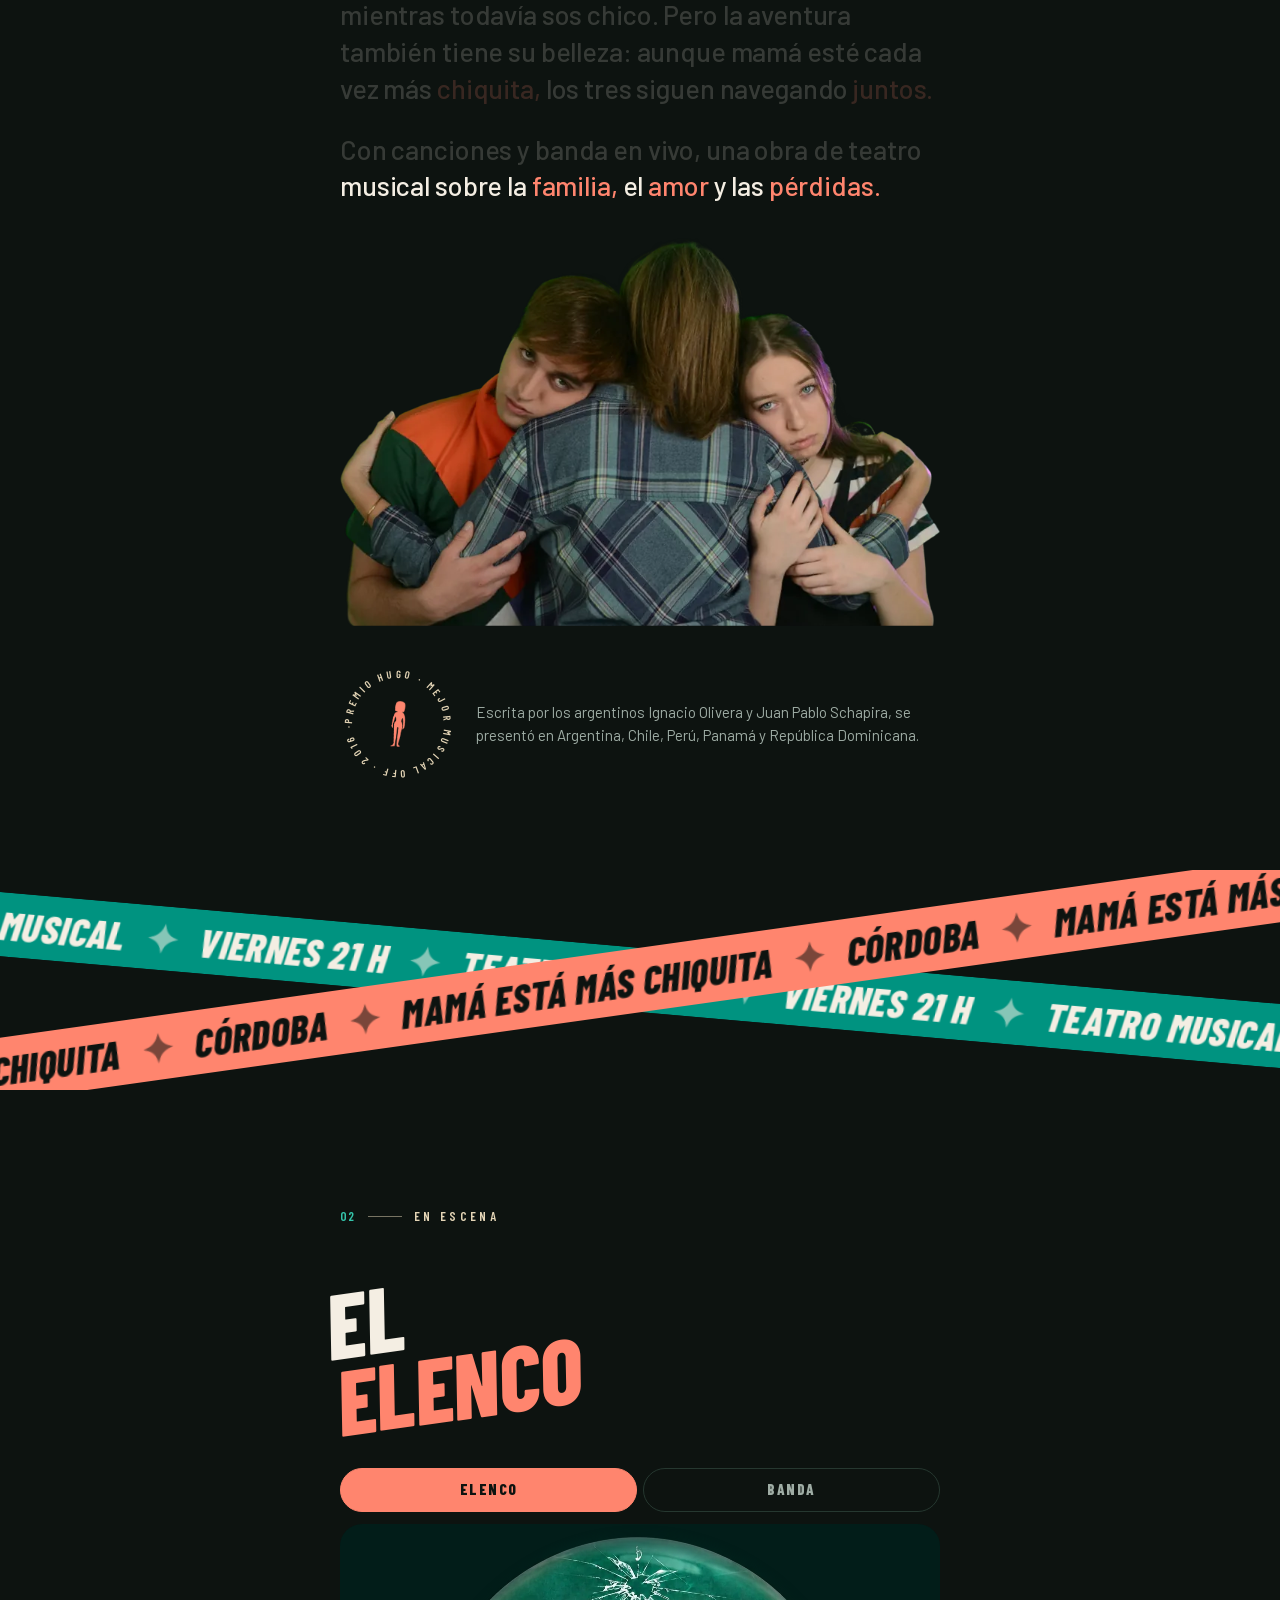
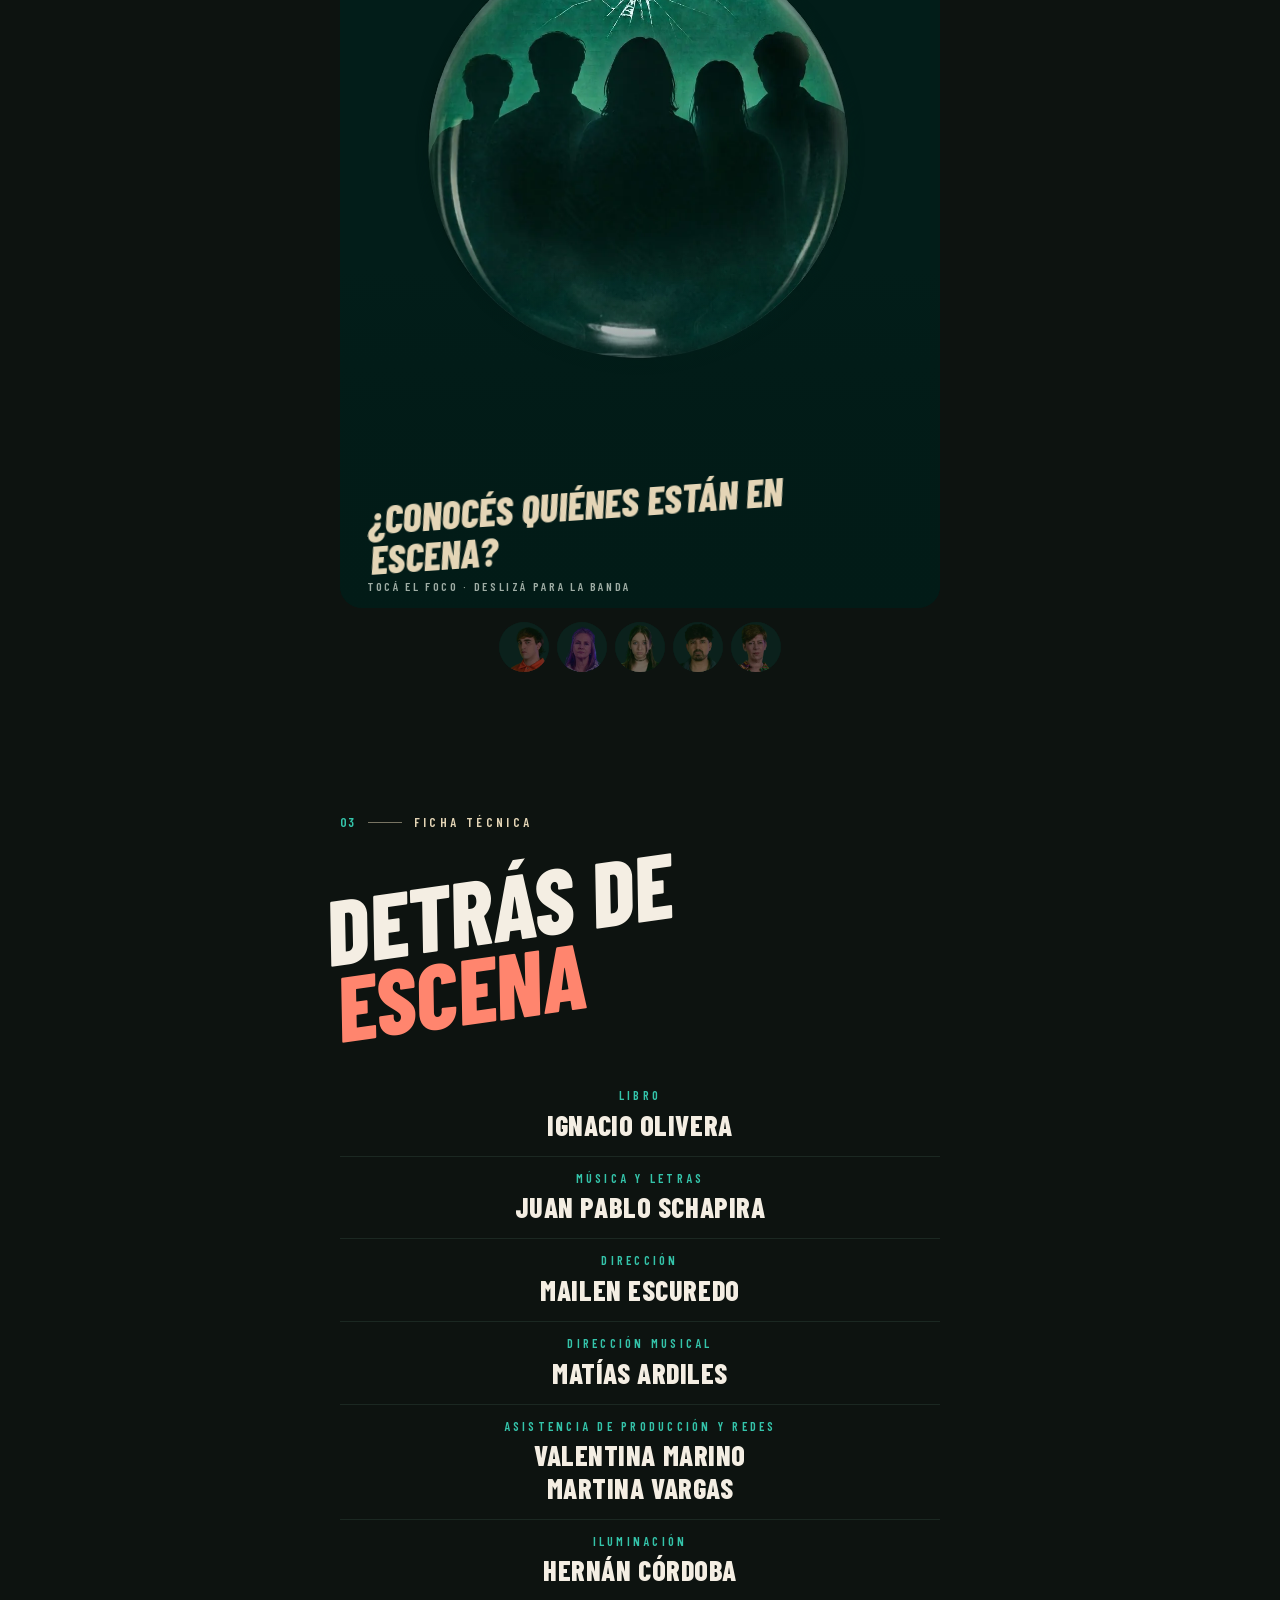
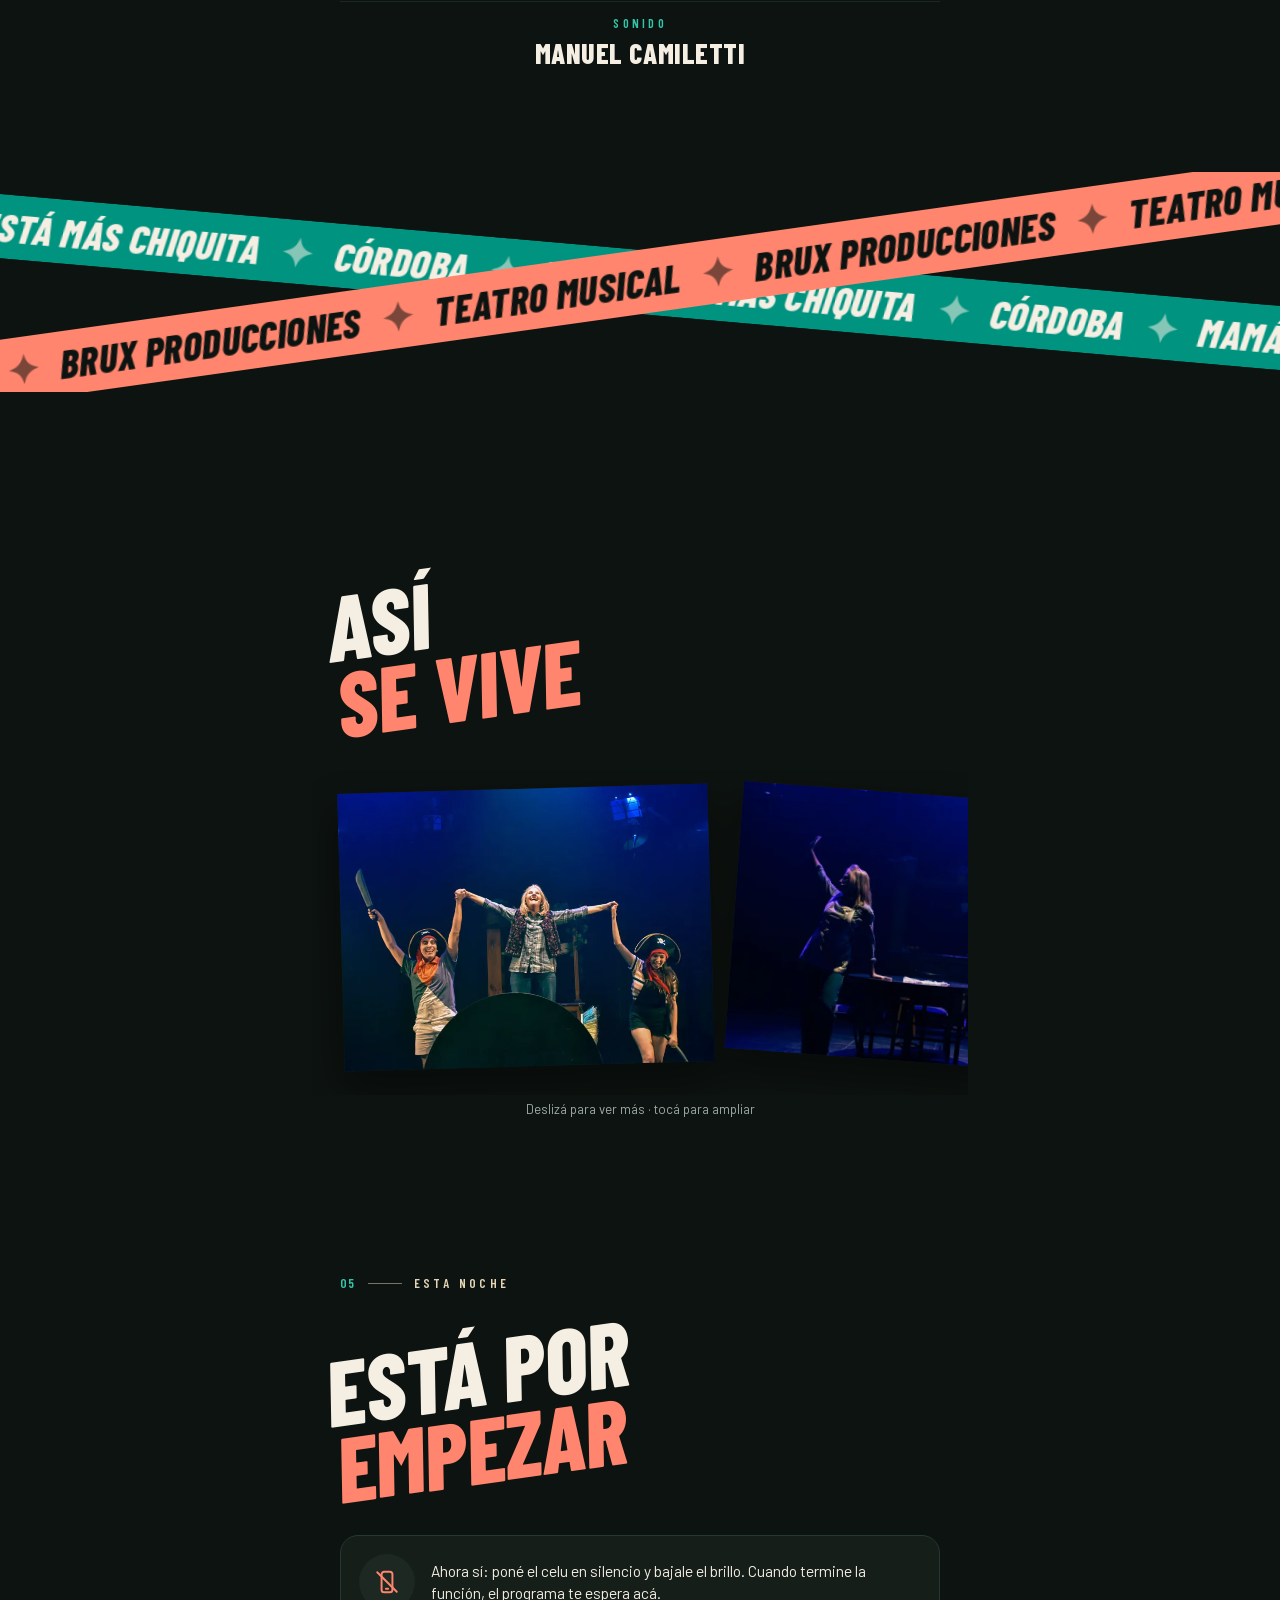
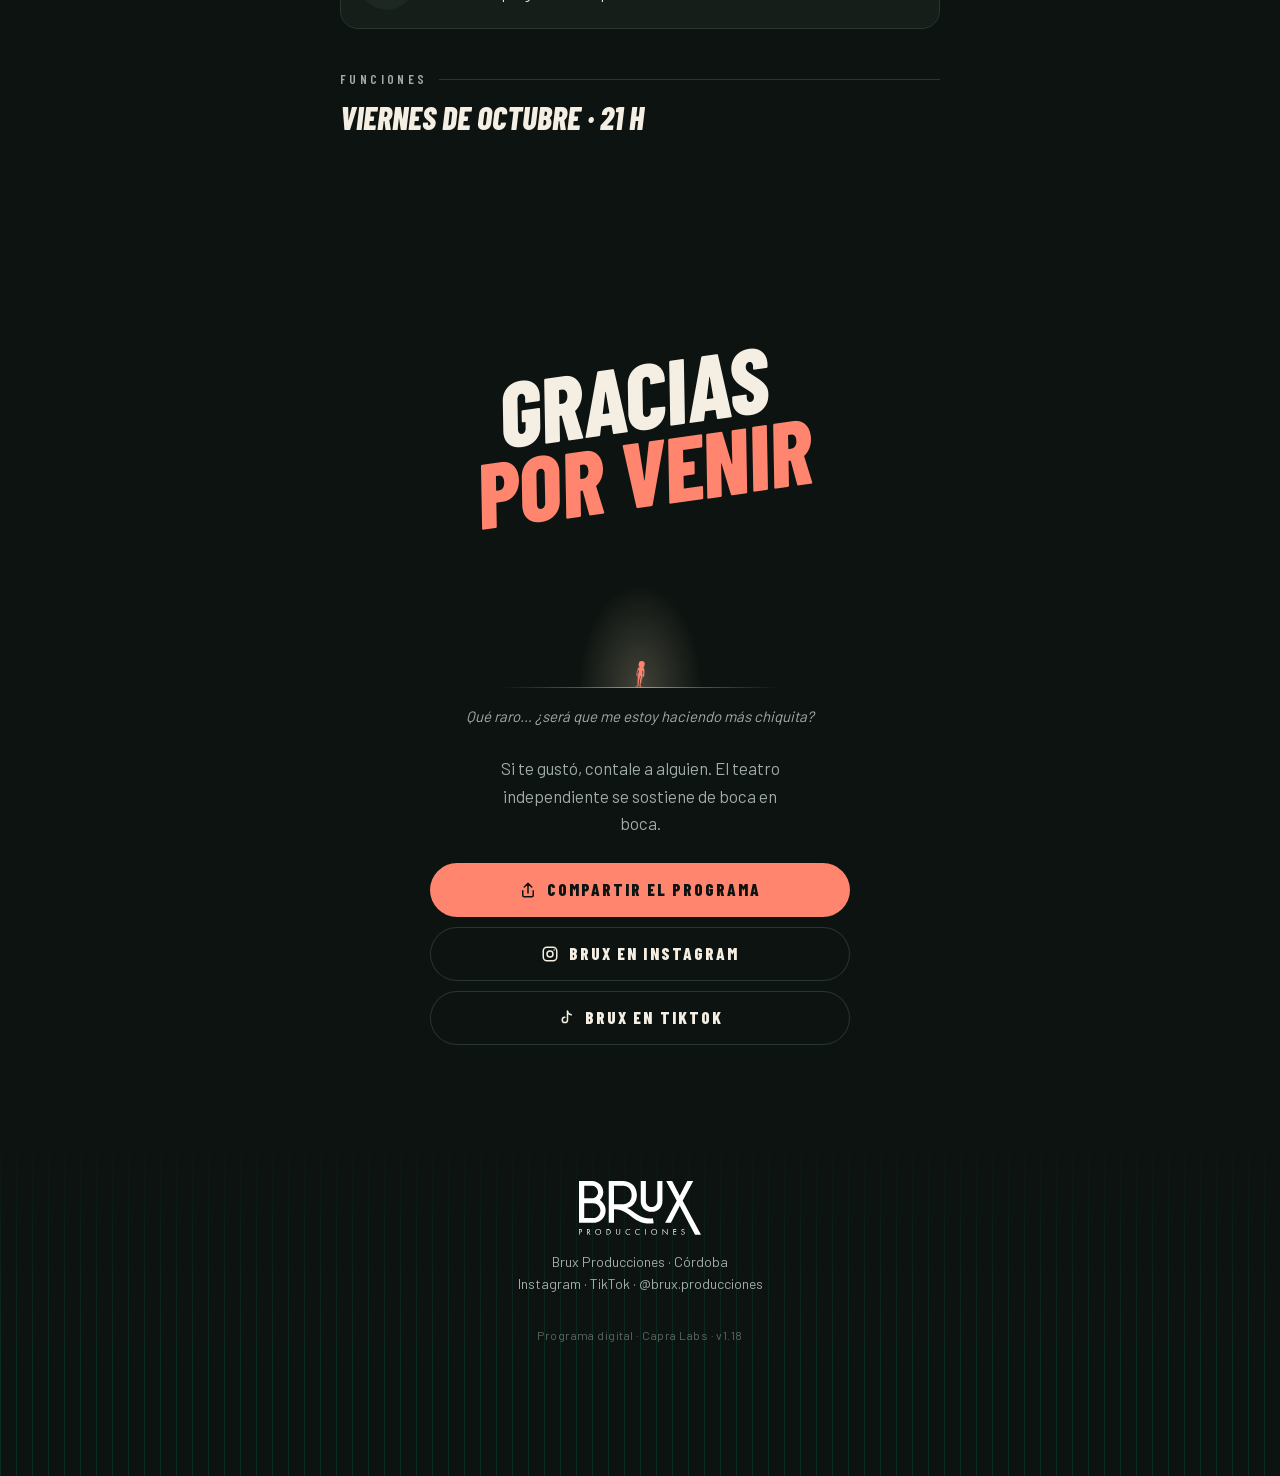
==== commit b653808e: "v1.18" ====
--- a/index.html
+++ b/index.html
@@ -20,8 +20,8 @@
 <link rel="apple-touch-icon" href="img/favicon.png">
 <link rel="preload" href="fuentes/barlowcondensed-800i-latin.woff2" as="font" type="font/woff2" crossorigin>
 <link rel="preload" href="fuentes/barlow-400-latin.woff2" as="font" type="font/woff2" crossorigin>
-<link rel="stylesheet" href="fuentes/fuentes.css?v=1.17">
-<link rel="stylesheet" href="estilos.css?v=1.17">
+<link rel="stylesheet" href="fuentes/fuentes.css?v=1.18">
+<link rel="stylesheet" href="estilos.css?v=1.18">
 <script>document.documentElement.classList.add("js");</script>
 </head>
 <body>
@@ -83,7 +83,7 @@
   </div>
 </dialog>
 
-<script src="contenido.js?v=1.17"></script>
-<script src="programa.js?v=1.17"></script>
+<script src="contenido.js?v=1.18"></script>
+<script src="programa.js?v=1.18"></script>
 </body>
 </html>
